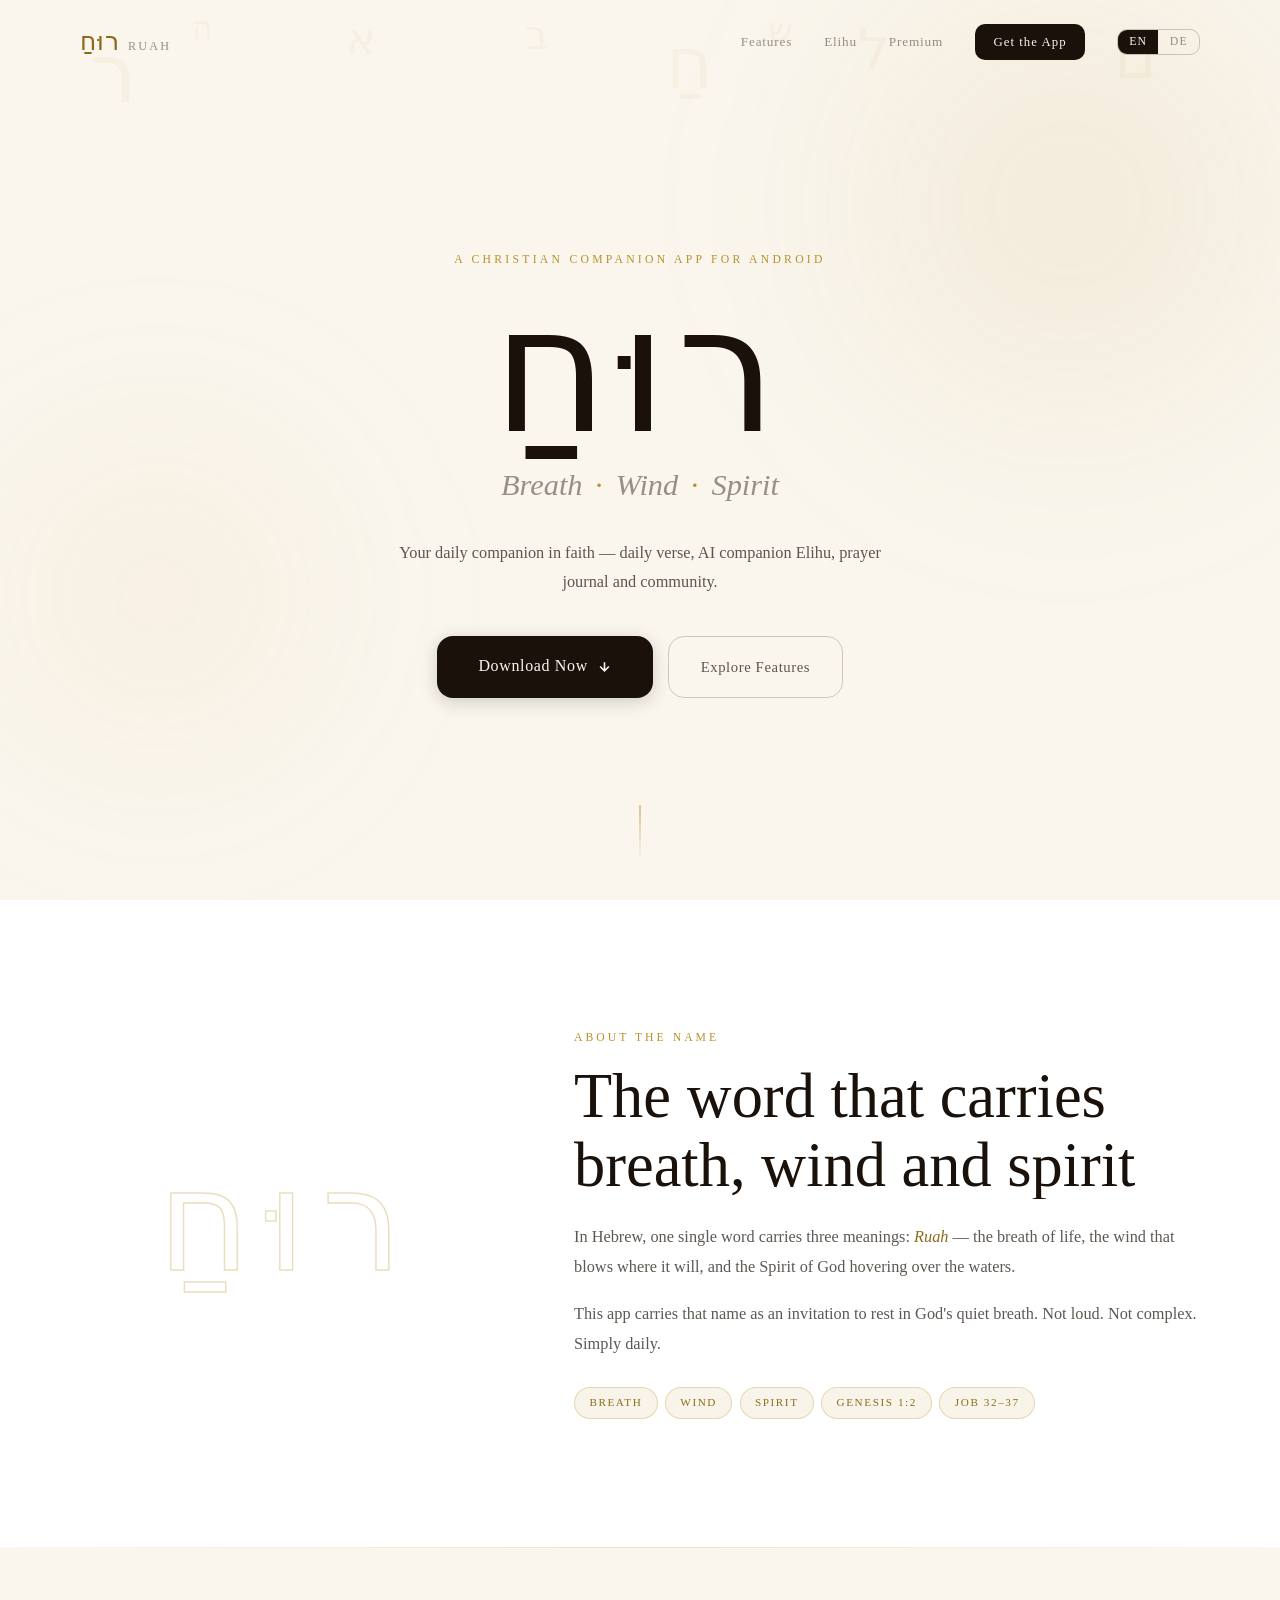
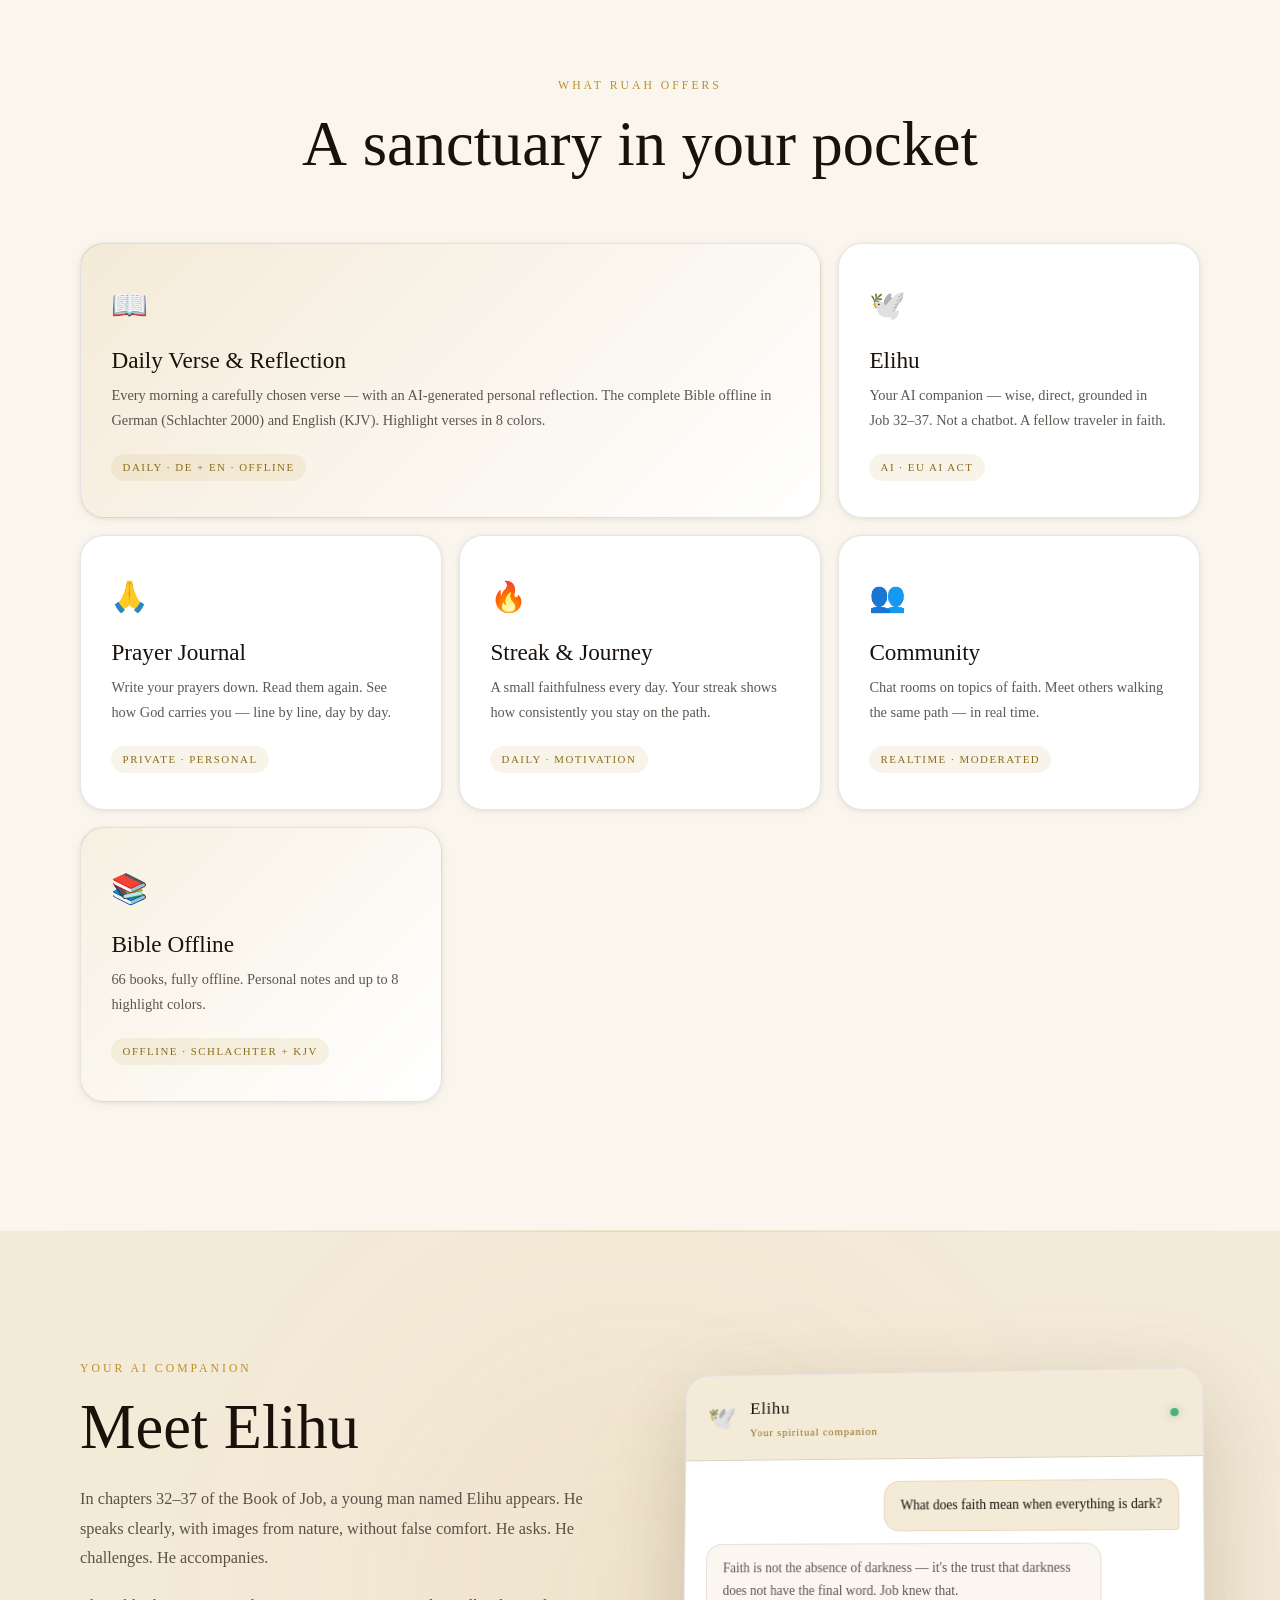
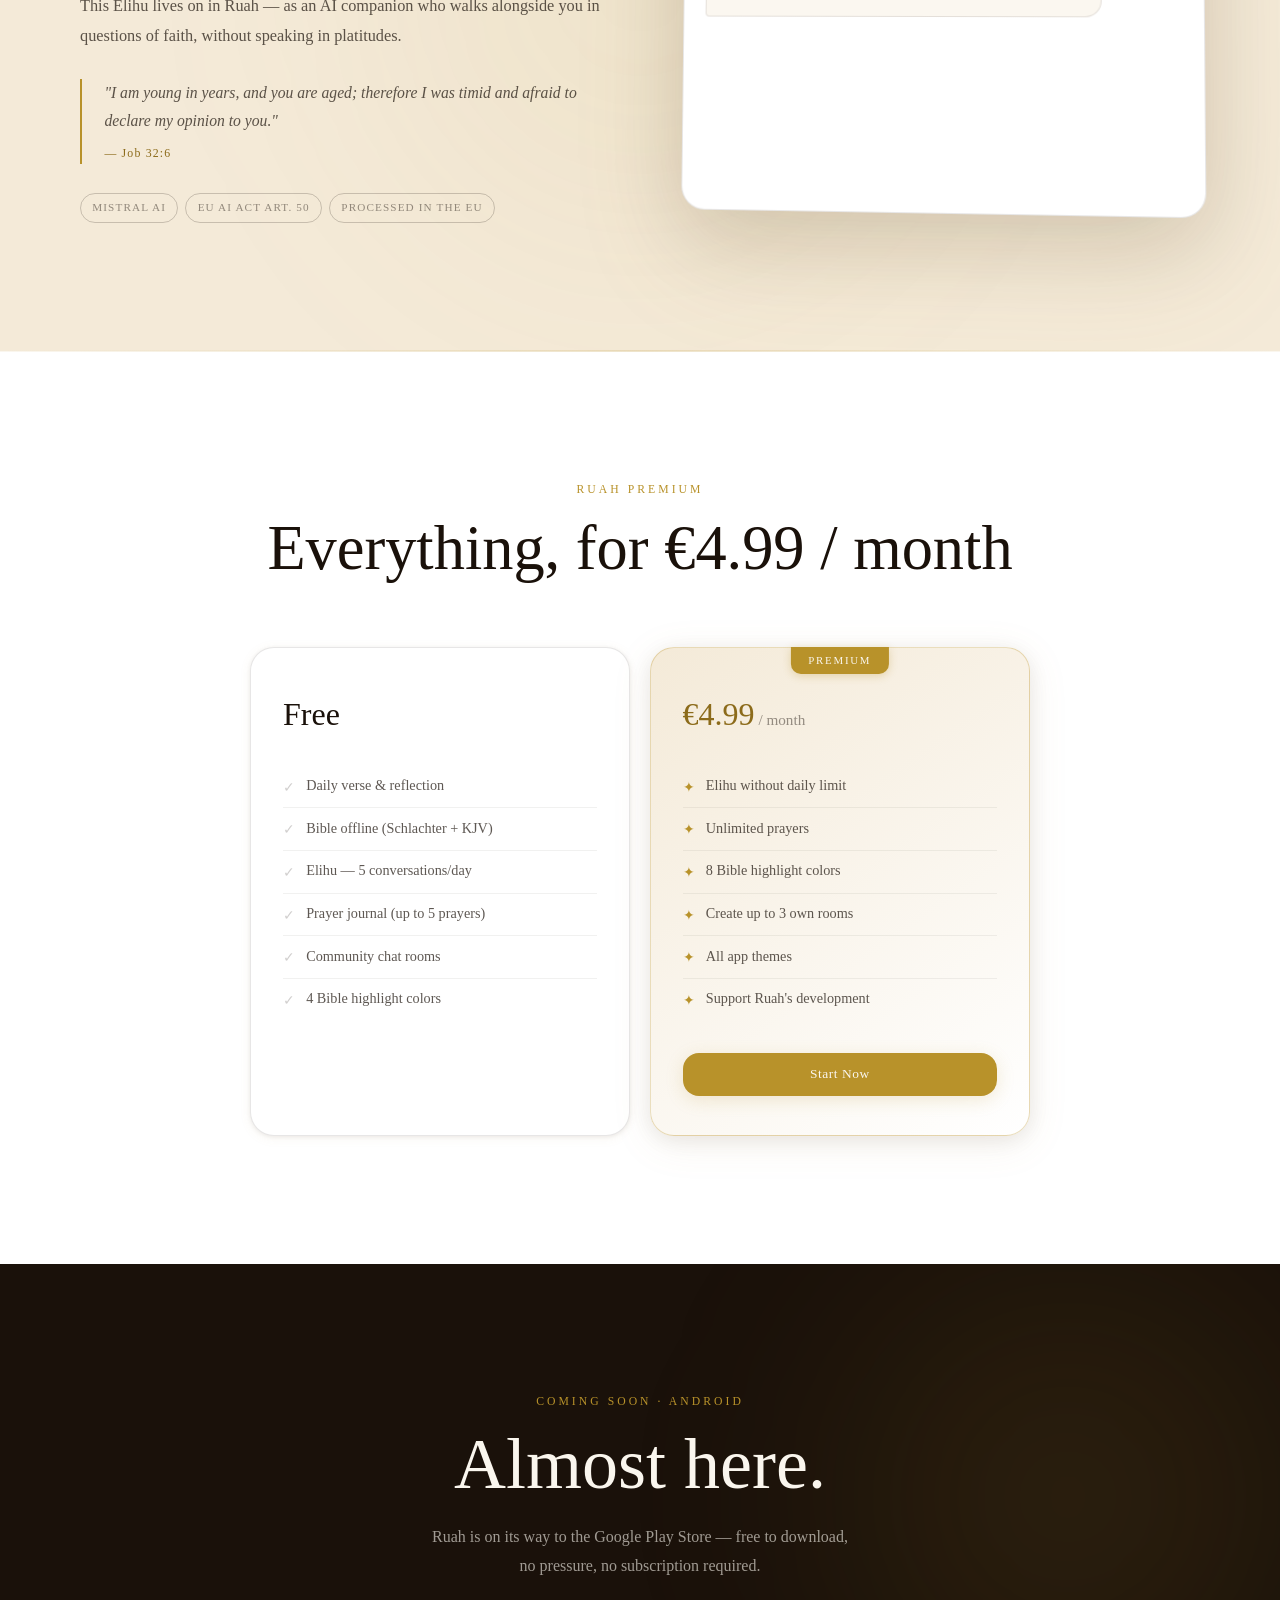
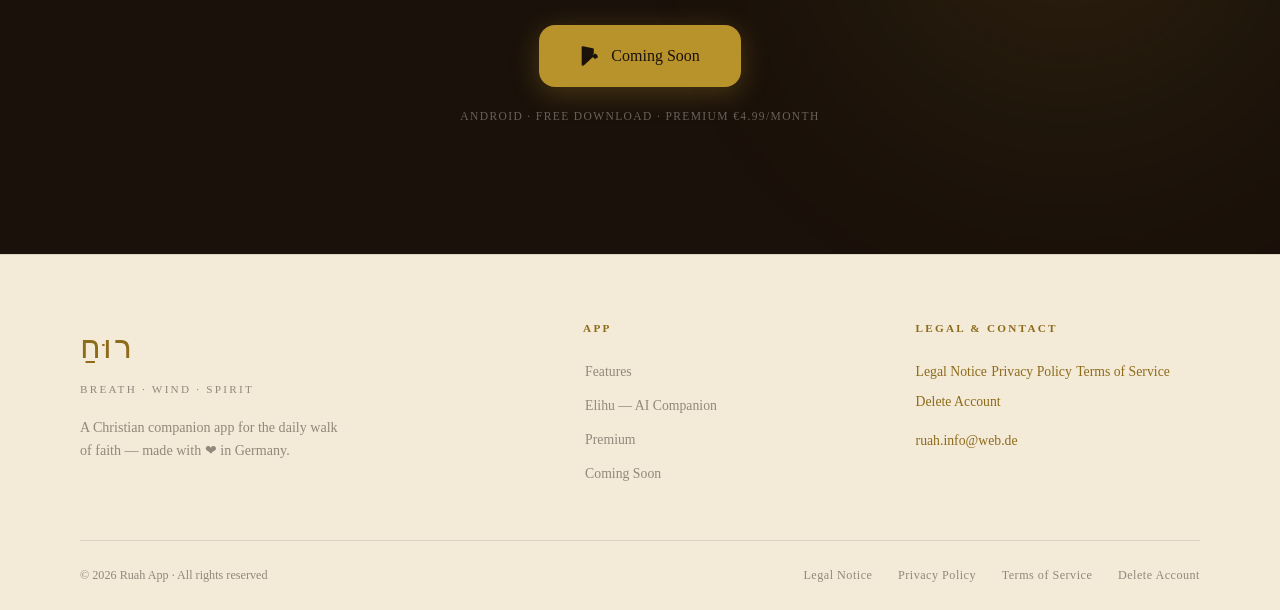
==== index.html @ 3427511c "Add files via upload" ====
<!DOCTYPE html>
<html lang="en">
<head>
  <meta charset="UTF-8">
  <meta name="viewport" content="width=device-width, initial-scale=1.0">
  <link rel="icon" type="image/png" href="favicon.png">
  <link rel="canonical" href="https://ruah.vercel.app/">
  <meta name="description" content="Ruah — A Christian spiritual companion app. Daily verse, AI companion Elihu, prayer journal, offline Bible and community. Free for Android.">
  <meta name="theme-color" content="#FAF6EE">
  <meta property="og:title" content="Ruah — Breath · Wind · Spirit">
  <meta property="og:description" content="Your daily companion in faith. AI companion Elihu, daily verse, prayer journal and community.">
  <meta property="og:type" content="website">
  <meta property="og:url" content="https://ruah.vercel.app/">
  <meta property="og:image" content="https://ruah.vercel.app/og-image.png">
  <meta property="og:image:width" content="1200">
  <meta property="og:image:height" content="630">
  <meta name="twitter:card" content="summary_large_image">
  <meta name="twitter:title" content="Ruah — Breath · Wind · Spirit">
  <meta name="twitter:description" content="Your daily companion in faith. AI companion Elihu, daily verse, prayer journal and community.">
  <meta name="twitter:image" content="https://ruah.vercel.app/og-image.png">
  <title>Ruah — Breath · Wind · Spirit</title>
  <link rel="preload" href="fonts/cormorant-garamond-latin-500-normal.woff2" as="font" type="font/woff2" crossorigin>
  <link rel="preload" href="fonts/lora-latin-400-normal.woff2" as="font" type="font/woff2" crossorigin>
  <link rel="stylesheet" href="fonts.css">
  <link rel="stylesheet" href="style.css">
  <script type="application/ld+json">
  {
    "@context": "https://schema.org",
    "@type": "MobileApplication",
    "name": "Ruah",
    "alternateName": "רוּחַ",
    "description": "A Christian spiritual companion app with daily Bible verses, an AI companion named Elihu, a prayer journal, and community chat rooms.",
    "operatingSystem": "Android",
    "applicationCategory": "LifestyleApplication",
    "url": "https://ruah.vercel.app/",
    "image": "https://ruah.vercel.app/og-image.png",
    "inLanguage": ["en", "de"],
    "offers": {
      "@type": "Offer",
      "price": "0",
      "priceCurrency": "EUR"
    }
  }
  </script>
</head>
<body>

<div id="progress-bar" role="progressbar" aria-hidden="true"></div>

<!-- NAV -->
<nav id="nav" aria-label="Main navigation">
  <div class="nav-inner">
    <a href="index.html" class="nav-logo" aria-label="Ruah Home">
      <span class="nav-logo-heb">רוּחַ</span>
      <span class="nav-logo-lat">Ruah</span>
    </a>
    <div class="nav-links">
      <a href="#features" data-i18n="nav.features">Features</a>
      <a href="#elihu">Elihu</a>
      <a href="#premium">Premium</a>
      <a href="#download" class="nav-cta" data-i18n="nav.cta">Get the App</a>
      <!-- Language Toggle -->
      <div class="lang-toggle" role="group" aria-label="Language">
        <button class="lang-btn active" data-lang="en" aria-pressed="true">EN</button>
        <button class="lang-btn" data-lang="de" aria-pressed="false">DE</button>
      </div>
    </div>
  </div>
</nav>

<!-- HERO -->
<section id="hero" aria-label="Hero">
  <div class="hero-orb hero-orb-1" aria-hidden="true"></div>
  <div class="hero-orb hero-orb-2" aria-hidden="true"></div>
  <div class="hero-chars" aria-hidden="true">
    <span class="hc" style="--x:7%;--sz:5.2rem;--dur:18s;--del:0s">ר</span>
    <span class="hc" style="--x:79%;--sz:3rem;--dur:23s;--del:3.5s">וּ</span>
    <span class="hc" style="--x:52%;--sz:4.5rem;--dur:15s;--del:7s">חַ</span>
    <span class="hc" style="--x:27%;--sz:2.8rem;--dur:20s;--del:11s">א</span>
    <span class="hc" style="--x:67%;--sz:3.5rem;--dur:17s;--del:4.5s">ל</span>
    <span class="hc" style="--x:15%;--sz:2rem;--dur:19s;--del:14s">ה</span>
    <span class="hc" style="--x:87%;--sz:4rem;--dur:25s;--del:2s">ם</span>
    <span class="hc" style="--x:41%;--sz:2.5rem;--dur:16s;--del:9s">ב</span>
    <span class="hc" style="--x:60%;--sz:2.2rem;--dur:21s;--del:6s">ש</span>
  </div>
  <div class="hero-content">
    <p class="hero-eyebrow" data-i18n="hero.eyebrow">A Christian Companion App for Android</p>
    <h1><span class="hero-heb">רוּחַ</span></h1>
    <p class="hero-tagline">
      <span data-i18n="hero.t1">Breath</span><span class="dot">·</span>
      <span data-i18n="hero.t2">Wind</span><span class="dot">·</span>
      <span data-i18n="hero.t3">Spirit</span>
    </p>
    <p class="hero-sub" data-i18n="hero.sub">Your daily companion in faith — with daily verse, AI companion Elihu, prayer journal and community.</p>
    <div class="hero-ctas">
      <a href="#download" class="btn btn--primary btn--lg">
        <span data-i18n="hero.cta1">Download Now</span>
        <svg width="15" height="15" viewBox="0 0 24 24" fill="none" stroke="currentColor" stroke-width="2.5" aria-hidden="true"><path d="M12 5v14M5 12l7 7 7-7"/></svg>
      </a>
      <a href="#features" class="btn btn--ghost" data-i18n="hero.cta2">Explore Features</a>
    </div>
  </div>
  <div class="scroll-cue" aria-hidden="true"><div class="scroll-line"></div></div>
</section>

<!-- MEANING -->
<section id="meaning" aria-label="About the name Ruah">
  <div class="container">
    <div class="meaning-grid">
      <div class="meaning-glyph" data-a="right">
        <div class="glyph-wrap">
          <div class="glyph-text" aria-label="Ruah in Hebrew">רוּחַ</div>
        </div>
      </div>
      <div data-a="left">
        <span class="label line-reveal"><span class="line-reveal-inner" data-i18n="meaning.label">About the Name</span></span>
        <h2 class="display" data-a="up" data-i18n="meaning.title">The word that carries<br>breath, wind and spirit</h2>
        <p class="body-text" data-a="up" data-d="1" data-i18n="meaning.body1">In Hebrew, one single word carries three meanings: <em>Ruah</em> — the breath of life, the wind that blows where it will, and the Spirit of God hovering over the waters.</p>
        <p class="body-text" data-a="up" data-d="2" data-i18n="meaning.body2">This app carries that name as an invitation to rest in God's quiet breath. Not loud. Not complex. Simply daily.</p>
        <div class="pills" data-a="up" data-d="3">
          <span class="pill" data-i18n="pill.breath">Breath</span>
          <span class="pill" data-i18n="pill.wind">Wind</span>
          <span class="pill" data-i18n="pill.spirit">Spirit</span>
          <span class="pill">Genesis 1:2</span>
          <span class="pill">Job 32–37</span>
        </div>
      </div>
    </div>
  </div>
</section>

<hr class="divider">

<!-- FEATURES -->
<section id="features" aria-label="App Features">
  <div class="container">
    <div class="section-head">
      <span class="label label--center line-reveal"><span class="line-reveal-inner" data-i18n="features.label">What Ruah Offers</span></span>
      <h2 class="display display--center" data-a="up" data-i18n="features.title">A sanctuary in your pocket</h2>
    </div>
    <div class="features-grid">
      <div class="fc fc--wide" data-a="up" data-d="0">
        <span class="fc-icon">📖</span>
        <h3 class="fc-title" data-i18n="fc1.title">Daily Verse &amp; Reflection</h3>
        <p class="fc-body" data-i18n="fc1.body">Every morning a carefully chosen verse — with an AI-generated personal reflection. The complete Bible offline in German (Schlachter 2000) and English (KJV). Highlight verses in 8 colors.</p>
        <span class="fc-tag" data-i18n="fc1.tag">Daily · DE + EN · Offline</span>
      </div>
      <div class="fc" data-a="up" data-d="1">
        <span class="fc-icon">🕊️</span>
        <h3 class="fc-title">Elihu</h3>
        <p class="fc-body" data-i18n="fc2.body">Your AI companion — wise, direct, grounded in Job 32–37. Not a chatbot. A fellow traveler in faith.</p>
        <span class="fc-tag" data-i18n="fc2.tag">AI · EU AI Act</span>
      </div>
      <div class="fc" data-a="up" data-d="2">
        <span class="fc-icon">🙏</span>
        <h3 class="fc-title" data-i18n="fc3.title">Prayer Journal</h3>
        <p class="fc-body" data-i18n="fc3.body">Write your prayers down. Read them again. See how God carries you — line by line, day by day.</p>
        <span class="fc-tag" data-i18n="fc3.tag">Private · Personal</span>
      </div>
      <div class="fc" data-a="up" data-d="3">
        <span class="fc-icon">🔥</span>
        <h3 class="fc-title" data-i18n="fc4.title">Streak &amp; Journey</h3>
        <p class="fc-body" data-i18n="fc4.body">A small faithfulness every day. Your streak shows you how consistently you stay on the path.</p>
        <span class="fc-tag" data-i18n="fc4.tag">Daily · Motivation</span>
      </div>
      <div class="fc" data-a="up" data-d="4">
        <span class="fc-icon">👥</span>
        <h3 class="fc-title" data-i18n="fc5.title">Community</h3>
        <p class="fc-body" data-i18n="fc5.body">Chat rooms on topics of faith. Meet others walking the same path — in real time.</p>
        <span class="fc-tag" data-i18n="fc5.tag">Realtime · Moderated</span>
      </div>
      <div class="fc fc--warm" data-a="up" data-d="5">
        <span class="fc-icon">📚</span>
        <h3 class="fc-title" data-i18n="fc6.title">Bible Offline</h3>
        <p class="fc-body" data-i18n="fc6.body">66 books, fully offline. Personal notes and up to 8 highlight colors for your study.</p>
        <span class="fc-tag" data-i18n="fc6.tag">Offline · Schlachter + KJV</span>
      </div>
    </div>
  </div>
</section>

<hr class="divider">

<!-- ELIHU -->
<section id="elihu" aria-label="AI Companion Elihu">
  <div class="elihu-orb-light" aria-hidden="true"></div>
  <div class="container">
    <div class="elihu-grid">
      <div data-a="right">
        <span class="label line-reveal"><span class="line-reveal-inner" data-i18n="elihu.label">Your AI Companion</span></span>
        <h2 class="display" data-a="up" data-i18n="elihu.title">Meet Elihu</h2>
        <p class="body-text" data-a="up" data-d="1" data-i18n="elihu.body1">In chapters 32–37 of the Book of Job, a young man named Elihu appears. He speaks clearly, with images from nature, without false comfort. He asks. He challenges. He accompanies.</p>
        <p class="body-text" data-a="up" data-d="2" data-i18n="elihu.body2">This Elihu lives on in Ruah — as an AI companion who walks alongside you in questions of faith, without speaking in platitudes.</p>
        <blockquote class="elihu-quote" data-a="up" data-d="3">
          <p data-i18n="elihu.quote">"I am young in years, and you are aged; therefore I was timid and afraid to declare my opinion to you."</p>
          <cite>— Job 32:6</cite>
        </blockquote>
        <div class="badges" data-a="up" data-d="4">
          <span class="badge">Mistral AI</span>
          <span class="badge">EU AI Act Art. 50</span>
          <span class="badge" data-i18n="elihu.badge">Processed in the EU</span>
        </div>
      </div>
      <div data-a="left">
        <div class="chat-mockup" role="img" aria-label="Example conversation with Elihu">
          <div class="chat-head">
            <div class="chat-ava" aria-hidden="true">🕊️</div>
            <div>
              <div class="chat-name">Elihu</div>
              <div class="chat-status" data-i18n="chat.status">Your spiritual companion</div>
            </div>
            <div class="chat-dot" aria-hidden="true"></div>
          </div>
          <div class="chat-msgs" id="chatMsgs" aria-live="polite">
            <div class="cb user" data-i18n="chat.u1">What does faith mean when everything is dark?</div>
            <div class="cb bot" data-i18n="chat.b1">Faith is not the absence of darkness — it's the trust that darkness does not have the final word. Job knew that.</div>
            <div class="cb user" data-i18n="chat.u2">But how do you endure it?</div>
            <div class="cb bot" data-i18n="chat.b2">By taking one day at a time. And sometimes one breath at a time.<br><br><em>Ruah — Breath.</em></div>
          </div>
        </div>
      </div>
    </div>
  </div>
</section>

<hr class="divider">

<!-- PREMIUM -->
<section id="premium" aria-label="Premium subscription">
  <div class="container">
    <div class="section-head">
      <span class="label label--center line-reveal"><span class="line-reveal-inner">Ruah Premium</span></span>
      <h2 class="display display--center" data-a="up" data-i18n="premium.title">Everything, for €4.99 / month</h2>
    </div>
    <div class="premium-wrap" data-a="scale" data-d="1">
      <div class="pc pc--free">
        <h3 data-i18n="premium.free">Free</h3>
        <ul>
          <li><span class="ck">✓</span> <span data-i18n="pf1">Daily verse &amp; reflection</span></li>
          <li><span class="ck">✓</span> <span data-i18n="pf2">Bible offline (Schlachter + KJV)</span></li>
          <li><span class="ck">✓</span> <span data-i18n="pf3">Elihu — 5 conversations/day</span></li>
          <li><span class="ck">✓</span> <span data-i18n="pf4">Prayer journal (up to 5 prayers)</span></li>
          <li><span class="ck">✓</span> <span data-i18n="pf5">Community chat rooms</span></li>
          <li><span class="ck">✓</span> <span data-i18n="pf6">4 Bible highlight colors</span></li>
        </ul>
      </div>
      <div class="pc pc--paid">
        <div class="pc-badge">Premium</div>
        <h3>€4.99<span class="price-mo" data-i18n="premium.mo"> / month</span></h3>
        <ul>
          <li><span class="ck ck--gold">✦</span> <span data-i18n="pp1">Elihu without daily limit</span></li>
          <li><span class="ck ck--gold">✦</span> <span data-i18n="pp2">Unlimited prayers</span></li>
          <li><span class="ck ck--gold">✦</span> <span data-i18n="pp3">8 Bible highlight colors</span></li>
          <li><span class="ck ck--gold">✦</span> <span data-i18n="pp4">Create up to 3 own rooms</span></li>
          <li><span class="ck ck--gold">✦</span> <span data-i18n="pp5">All app themes</span></li>
          <li><span class="ck ck--gold">✦</span> <span data-i18n="pp6">Support Ruah's development</span></li>
        </ul>
        <a href="#download" class="btn btn--gold btn--sm" data-i18n="premium.cta">Start Now</a>
      </div>
    </div>
  </div>
</section>

<!-- DOWNLOAD -->
<section id="download" aria-label="Download the app">
  <div class="dl-orb" aria-hidden="true"></div>
  <div class="container">
    <div class="dl-content" data-a="up">
      <span class="dl-label" data-i18n="dl.label">Coming Soon · Android</span>
      <h2 class="dl-title" data-i18n="dl.title">Almost here.</h2>
      <p class="dl-sub" data-i18n="dl.sub">Ruah is on its way to the Google Play Store — free to download, no pressure, no subscription required.</p>
      <div style="display:flex;justify-content:center">
        <a href="#download"
           class="play-btn" aria-disabled="true"
           aria-label="Ruah — coming soon on Google Play">
          <svg width="20" height="20" viewBox="0 0 24 24" fill="currentColor" aria-hidden="true">
            <path d="M3.18 23.5c.28.16.6.23.93.2l12.75-11.7-3.88-3.83L3.18 23.5zM20.82 10.7l-2.83-1.62L14 12l3.97 3.6 2.85-1.63c.81-.47.81-1.8 0-2.27zM2.5.3A1 1 0 002 1.17v21.66a1 1 0 00.5.87L13.5 12 2.5.3zM16.5 3.13L3.75.3a1 1 0 00-.93.2L13.5 12l3-2.72V3.13z"/>
          </svg>
          <span data-i18n="dl.btn">Coming Soon</span>
        </a>
      </div>
      <p class="dl-note" data-i18n="dl.note">Android · Free download · Premium €4.99/month</p>
    </div>
  </div>
</section>

<!-- FOOTER -->
<footer id="footer" aria-label="Site footer">
  <div class="container">
    <div class="footer-grid">
      <div class="footer-brand">
        <span class="f-heb">רוּחַ</span>
        <p class="f-sub" data-i18n="footer.sub">Breath · Wind · Spirit</p>
        <p class="f-desc" data-i18n="footer.desc">A Christian companion app for the daily walk of faith — made with ❤ in Germany.</p>
      </div>
      <div class="footer-col">
        <h4 data-i18n="footer.app">App</h4>
        <a href="#features" data-i18n="nav.features">Features</a>
        <a href="#elihu" data-i18n="footer.elihu">Elihu — AI Companion</a>
        <a href="#premium">Premium</a>
        <a href="#download">Coming Soon</a>
      </div>
      <div class="footer-col footer-contact">
        <h4 data-i18n="footer.legal">Legal &amp; Contact</h4>
        <a href="imprint.html" data-i18n="footer.imprint">Legal Notice</a>
        <a href="privacy.html" data-i18n="footer.privacy">Privacy Policy</a>
        <a href="terms.html" data-i18n="footer.terms">Terms of Service</a>
        <a href="account-deletion.html" data-i18n="footer.deleteAccount">Delete Account</a>
        <p style="margin-top:.8rem"><a href="mailto:ruah.info@web.de">ruah.info@web.de</a></p>
      </div>
    </div>
    <div class="footer-bottom">
      <p class="footer-copy">© 2026 Ruah App · <span data-i18n="footer.rights">All rights reserved</span></p>
      <nav class="footer-legal-links" aria-label="Legal links">
        <a href="imprint.html" data-i18n="footer.imprint">Legal Notice</a>
        <a href="privacy.html" data-i18n="footer.privacy">Privacy Policy</a>
        <a href="terms.html" data-i18n="footer.terms">Terms of Service</a>
        <a href="account-deletion.html" data-i18n="footer.deleteAccount">Delete Account</a>
      </nav>
    </div>
  </div>
</footer>

<script src="script.js"></script>
</body>
</html>
---- fonts.css ----
/* Self-hosted fonts (Cormorant Garamond + Lora), replacing the Google Fonts CDN.
   Both are SIL Open Font License — free for any use, including self-hosting. */

@font-face {
  font-family: 'Cormorant Garamond';
  font-style: normal;
  font-weight: 300;
  font-display: swap;
  src: url('fonts/cormorant-garamond-latin-ext-300-normal.woff2') format('woff2');
  unicode-range: U+0100-02BA,U+02BD-02C5,U+02C7-02CC,U+02CE-02D7,U+02DD-02FF,U+0304,U+0308,U+0329,U+1D00-1DBF,U+1E00-1E9F,U+1EF2-1EFF,U+2020,U+20A0-20AB,U+20AD-20C0,U+2113,U+2C60-2C7F,U+A720-A7FF;
}

@font-face {
  font-family: 'Cormorant Garamond';
  font-style: normal;
  font-weight: 300;
  font-display: swap;
  src: url('fonts/cormorant-garamond-latin-300-normal.woff2') format('woff2');
  unicode-range: U+0000-00FF,U+0131,U+0152-0153,U+02BB-02BC,U+02C6,U+02DA,U+02DC,U+0304,U+0308,U+0329,U+2000-206F,U+20AC,U+2122,U+2191,U+2193,U+2212,U+2215,U+FEFF,U+FFFD;
}

@font-face {
  font-family: 'Cormorant Garamond';
  font-style: italic;
  font-weight: 300;
  font-display: swap;
  src: url('fonts/cormorant-garamond-latin-ext-300-italic.woff2') format('woff2');
  unicode-range: U+0100-02BA,U+02BD-02C5,U+02C7-02CC,U+02CE-02D7,U+02DD-02FF,U+0304,U+0308,U+0329,U+1D00-1DBF,U+1E00-1E9F,U+1EF2-1EFF,U+2020,U+20A0-20AB,U+20AD-20C0,U+2113,U+2C60-2C7F,U+A720-A7FF;
}

@font-face {
  font-family: 'Cormorant Garamond';
  font-style: italic;
  font-weight: 300;
  font-display: swap;
  src: url('fonts/cormorant-garamond-latin-300-italic.woff2') format('woff2');
  unicode-range: U+0000-00FF,U+0131,U+0152-0153,U+02BB-02BC,U+02C6,U+02DA,U+02DC,U+0304,U+0308,U+0329,U+2000-206F,U+20AC,U+2122,U+2191,U+2193,U+2212,U+2215,U+FEFF,U+FFFD;
}

@font-face {
  font-family: 'Cormorant Garamond';
  font-style: normal;
  font-weight: 400;
  font-display: swap;
  src: url('fonts/cormorant-garamond-latin-ext-400-normal.woff2') format('woff2');
  unicode-range: U+0100-02BA,U+02BD-02C5,U+02C7-02CC,U+02CE-02D7,U+02DD-02FF,U+0304,U+0308,U+0329,U+1D00-1DBF,U+1E00-1E9F,U+1EF2-1EFF,U+2020,U+20A0-20AB,U+20AD-20C0,U+2113,U+2C60-2C7F,U+A720-A7FF;
}

@font-face {
  font-family: 'Cormorant Garamond';
  font-style: normal;
  font-weight: 400;
  font-display: swap;
  src: url('fonts/cormorant-garamond-latin-400-normal.woff2') format('woff2');
  unicode-range: U+0000-00FF,U+0131,U+0152-0153,U+02BB-02BC,U+02C6,U+02DA,U+02DC,U+0304,U+0308,U+0329,U+2000-206F,U+20AC,U+2122,U+2191,U+2193,U+2212,U+2215,U+FEFF,U+FFFD;
}

@font-face {
  font-family: 'Cormorant Garamond';
  font-style: italic;
  font-weight: 400;
  font-display: swap;
  src: url('fonts/cormorant-garamond-latin-ext-400-italic.woff2') format('woff2');
  unicode-range: U+0100-02BA,U+02BD-02C5,U+02C7-02CC,U+02CE-02D7,U+02DD-02FF,U+0304,U+0308,U+0329,U+1D00-1DBF,U+1E00-1E9F,U+1EF2-1EFF,U+2020,U+20A0-20AB,U+20AD-20C0,U+2113,U+2C60-2C7F,U+A720-A7FF;
}

@font-face {
  font-family: 'Cormorant Garamond';
  font-style: italic;
  font-weight: 400;
  font-display: swap;
  src: url('fonts/cormorant-garamond-latin-400-italic.woff2') format('woff2');
  unicode-range: U+0000-00FF,U+0131,U+0152-0153,U+02BB-02BC,U+02C6,U+02DA,U+02DC,U+0304,U+0308,U+0329,U+2000-206F,U+20AC,U+2122,U+2191,U+2193,U+2212,U+2215,U+FEFF,U+FFFD;
}

@font-face {
  font-family: 'Cormorant Garamond';
  font-style: normal;
  font-weight: 500;
  font-display: swap;
  src: url('fonts/cormorant-garamond-latin-ext-500-normal.woff2') format('woff2');
  unicode-range: U+0100-02BA,U+02BD-02C5,U+02C7-02CC,U+02CE-02D7,U+02DD-02FF,U+0304,U+0308,U+0329,U+1D00-1DBF,U+1E00-1E9F,U+1EF2-1EFF,U+2020,U+20A0-20AB,U+20AD-20C0,U+2113,U+2C60-2C7F,U+A720-A7FF;
}

@font-face {
  font-family: 'Cormorant Garamond';
  font-style: normal;
  font-weight: 500;
  font-display: swap;
  src: url('fonts/cormorant-garamond-latin-500-normal.woff2') format('woff2');
  unicode-range: U+0000-00FF,U+0131,U+0152-0153,U+02BB-02BC,U+02C6,U+02DA,U+02DC,U+0304,U+0308,U+0329,U+2000-206F,U+20AC,U+2122,U+2191,U+2193,U+2212,U+2215,U+FEFF,U+FFFD;
}

@font-face {
  font-family: 'Cormorant Garamond';
  font-style: italic;
  font-weight: 500;
  font-display: swap;
  src: url('fonts/cormorant-garamond-latin-ext-500-italic.woff2') format('woff2');
  unicode-range: U+0100-02BA,U+02BD-02C5,U+02C7-02CC,U+02CE-02D7,U+02DD-02FF,U+0304,U+0308,U+0329,U+1D00-1DBF,U+1E00-1E9F,U+1EF2-1EFF,U+2020,U+20A0-20AB,U+20AD-20C0,U+2113,U+2C60-2C7F,U+A720-A7FF;
}

@font-face {
  font-family: 'Cormorant Garamond';
  font-style: italic;
  font-weight: 500;
  font-display: swap;
  src: url('fonts/cormorant-garamond-latin-500-italic.woff2') format('woff2');
  unicode-range: U+0000-00FF,U+0131,U+0152-0153,U+02BB-02BC,U+02C6,U+02DA,U+02DC,U+0304,U+0308,U+0329,U+2000-206F,U+20AC,U+2122,U+2191,U+2193,U+2212,U+2215,U+FEFF,U+FFFD;
}

@font-face {
  font-family: 'Cormorant Garamond';
  font-style: normal;
  font-weight: 600;
  font-display: swap;
  src: url('fonts/cormorant-garamond-latin-ext-600-normal.woff2') format('woff2');
  unicode-range: U+0100-02BA,U+02BD-02C5,U+02C7-02CC,U+02CE-02D7,U+02DD-02FF,U+0304,U+0308,U+0329,U+1D00-1DBF,U+1E00-1E9F,U+1EF2-1EFF,U+2020,U+20A0-20AB,U+20AD-20C0,U+2113,U+2C60-2C7F,U+A720-A7FF;
}

@font-face {
  font-family: 'Cormorant Garamond';
  font-style: normal;
  font-weight: 600;
  font-display: swap;
  src: url('fonts/cormorant-garamond-latin-600-normal.woff2') format('woff2');
  unicode-range: U+0000-00FF,U+0131,U+0152-0153,U+02BB-02BC,U+02C6,U+02DA,U+02DC,U+0304,U+0308,U+0329,U+2000-206F,U+20AC,U+2122,U+2191,U+2193,U+2212,U+2215,U+FEFF,U+FFFD;
}

@font-face {
  font-family: 'Cormorant Garamond';
  font-style: italic;
  font-weight: 600;
  font-display: swap;
  src: url('fonts/cormorant-garamond-latin-ext-600-italic.woff2') format('woff2');
  unicode-range: U+0100-02BA,U+02BD-02C5,U+02C7-02CC,U+02CE-02D7,U+02DD-02FF,U+0304,U+0308,U+0329,U+1D00-1DBF,U+1E00-1E9F,U+1EF2-1EFF,U+2020,U+20A0-20AB,U+20AD-20C0,U+2113,U+2C60-2C7F,U+A720-A7FF;
}

@font-face {
  font-family: 'Cormorant Garamond';
  font-style: italic;
  font-weight: 600;
  font-display: swap;
  src: url('fonts/cormorant-garamond-latin-600-italic.woff2') format('woff2');
  unicode-range: U+0000-00FF,U+0131,U+0152-0153,U+02BB-02BC,U+02C6,U+02DA,U+02DC,U+0304,U+0308,U+0329,U+2000-206F,U+20AC,U+2122,U+2191,U+2193,U+2212,U+2215,U+FEFF,U+FFFD;
}

@font-face {
  font-family: 'Lora';
  font-style: normal;
  font-weight: 400;
  font-display: swap;
  src: url('fonts/lora-latin-ext-400-normal.woff2') format('woff2');
  unicode-range: U+0100-02BA,U+02BD-02C5,U+02C7-02CC,U+02CE-02D7,U+02DD-02FF,U+0304,U+0308,U+0329,U+1D00-1DBF,U+1E00-1E9F,U+1EF2-1EFF,U+2020,U+20A0-20AB,U+20AD-20C0,U+2113,U+2C60-2C7F,U+A720-A7FF;
}

@font-face {
  font-family: 'Lora';
  font-style: normal;
  font-weight: 400;
  font-display: swap;
  src: url('fonts/lora-latin-400-normal.woff2') format('woff2');
  unicode-range: U+0000-00FF,U+0131,U+0152-0153,U+02BB-02BC,U+02C6,U+02DA,U+02DC,U+0304,U+0308,U+0329,U+2000-206F,U+20AC,U+2122,U+2191,U+2193,U+2212,U+2215,U+FEFF,U+FFFD;
}

@font-face {
  font-family: 'Lora';
  font-style: italic;
  font-weight: 400;
  font-display: swap;
  src: url('fonts/lora-latin-ext-400-italic.woff2') format('woff2');
  unicode-range: U+0100-02BA,U+02BD-02C5,U+02C7-02CC,U+02CE-02D7,U+02DD-02FF,U+0304,U+0308,U+0329,U+1D00-1DBF,U+1E00-1E9F,U+1EF2-1EFF,U+2020,U+20A0-20AB,U+20AD-20C0,U+2113,U+2C60-2C7F,U+A720-A7FF;
}

@font-face {
  font-family: 'Lora';
  font-style: italic;
  font-weight: 400;
  font-display: swap;
  src: url('fonts/lora-latin-400-italic.woff2') format('woff2');
  unicode-range: U+0000-00FF,U+0131,U+0152-0153,U+02BB-02BC,U+02C6,U+02DA,U+02DC,U+0304,U+0308,U+0329,U+2000-206F,U+20AC,U+2122,U+2191,U+2193,U+2212,U+2215,U+FEFF,U+FFFD;
}

@font-face {
  font-family: 'Lora';
  font-style: normal;
  font-weight: 500;
  font-display: swap;
  src: url('fonts/lora-latin-ext-500-normal.woff2') format('woff2');
  unicode-range: U+0100-02BA,U+02BD-02C5,U+02C7-02CC,U+02CE-02D7,U+02DD-02FF,U+0304,U+0308,U+0329,U+1D00-1DBF,U+1E00-1E9F,U+1EF2-1EFF,U+2020,U+20A0-20AB,U+20AD-20C0,U+2113,U+2C60-2C7F,U+A720-A7FF;
}

@font-face {
  font-family: 'Lora';
  font-style: normal;
  font-weight: 500;
  font-display: swap;
  src: url('fonts/lora-latin-500-normal.woff2') format('woff2');
  unicode-range: U+0000-00FF,U+0131,U+0152-0153,U+02BB-02BC,U+02C6,U+02DA,U+02DC,U+0304,U+0308,U+0329,U+2000-206F,U+20AC,U+2122,U+2191,U+2193,U+2212,U+2215,U+FEFF,U+FFFD;
}

@font-face {
  font-family: 'Lora';
  font-style: italic;
  font-weight: 500;
  font-display: swap;
  src: url('fonts/lora-latin-ext-500-italic.woff2') format('woff2');
  unicode-range: U+0100-02BA,U+02BD-02C5,U+02C7-02CC,U+02CE-02D7,U+02DD-02FF,U+0304,U+0308,U+0329,U+1D00-1DBF,U+1E00-1E9F,U+1EF2-1EFF,U+2020,U+20A0-20AB,U+20AD-20C0,U+2113,U+2C60-2C7F,U+A720-A7FF;
}

@font-face {
  font-family: 'Lora';
  font-style: italic;
  font-weight: 500;
  font-display: swap;
  src: url('fonts/lora-latin-500-italic.woff2') format('woff2');
  unicode-range: U+0000-00FF,U+0131,U+0152-0153,U+02BB-02BC,U+02C6,U+02DA,U+02DC,U+0304,U+0308,U+0329,U+2000-206F,U+20AC,U+2122,U+2191,U+2193,U+2212,U+2215,U+FEFF,U+FFFD;
}
---- style.css ----
/* ═══════════════════════════════════════════════════════════
   RUAH — Premium Light Design System  v3.0
   Warm Cream · Ink · Gold
   Cormorant Garamond (Display) · Lora (Body)
   ═══════════════════════════════════════════════════════════ */

/* ── TOKENS ─────────────────────────────── */
:root {
  /* Surfaces */
  --bg:         #FAF6EE;
  --bg-warm:    #F4EAD8;
  --bg-section: #FFFFFF;
  --surface:    #FFFFFF;
  --surface-2:  #FBF7F0;

  /* Ink */
  --ink:        #1A110A;
  --ink-70:     rgba(26,17,10,.70);
  --ink-45:     rgba(26,17,10,.45);
  --ink-20:     rgba(26,17,10,.20);
  --ink-10:     rgba(26,17,10,.10);
  --ink-06:     rgba(26,17,10,.06);

  /* Gold */
  --gold:       #B8922A;
  --gold-lt:    #D4A84B;
  --gold-dk:    #8C6B1A;
  --gold-10:    rgba(184,146,42,.10);
  --gold-18:    rgba(184,146,42,.18);
  --gold-30:    rgba(184,146,42,.30);

  /* Shadows */
  --shadow-sm:  0 1px 4px rgba(26,17,10,.07), 0 2px 12px rgba(180,140,80,.08);
  --shadow-md:  0 4px 20px rgba(26,17,10,.08), 0 8px 40px rgba(180,140,80,.10);
  --shadow-lg:  0 12px 50px rgba(26,17,10,.10), 0 24px 80px rgba(180,140,80,.12);
  --shadow-xl:  0 24px 80px rgba(26,17,10,.12), 0 40px 120px rgba(180,140,80,.14);

  --br:    16px;
  --br-sm: 10px;
  --br-lg: 24px;
  --br-xl: 36px;

  --ease: cubic-bezier(0.16, 1, 0.3, 1);
  --ease-in: cubic-bezier(0.45, 0, 0.55, 1);
}

/* ── RESET ──────────────────────────────── */
*, *::before, *::after { box-sizing: border-box; margin: 0; padding: 0; }
html { scroll-behavior: smooth; -webkit-text-size-adjust: 100%; }
body {
  background: var(--bg);
  color: var(--ink);
  font-family: 'Lora', Georgia, serif;
  font-size: clamp(1rem, 1.5vw, 1.075rem);
  line-height: 1.78;
  overflow-x: hidden;
}
img, svg { display: block; max-width: 100%; }
a { color: inherit; text-decoration: none; }
ul { list-style: none; }

/* Selection */
::selection { background: var(--gold-10); color: var(--ink); }

/* Focus */
:focus-visible {
  outline: 2px solid var(--gold);
  outline-offset: 3px;
  border-radius: 4px;
}

/* ── SCROLL PROGRESS ────────────────────── */
#progress-bar {
  position: fixed;
  top: 0; left: 0;
  height: 2px;
  width: 0%;
  background: linear-gradient(90deg, var(--gold-dk), var(--gold), var(--gold-lt));
  z-index: 9999;
  transition: width .08s linear;
}

/* ── UTILITY ────────────────────────────── */
.container {
  width: min(1120px, 100% - 2 * clamp(1.25rem, 5vw, 3.5rem));
  margin: 0 auto;
}
.container--narrow {
  width: min(780px, 100% - 2 * clamp(1.25rem, 5vw, 3.5rem));
  margin: 0 auto;
}

/* ── TYPOGRAPHY ─────────────────────────── */
.label {
  font-family: 'Lora', serif;
  font-size: .73rem;
  font-weight: 400;
  letter-spacing: .26em;
  text-transform: uppercase;
  color: var(--gold);
  display: block;
  margin-bottom: .85rem;
}
.label--center { text-align: center; }
.label--ink    { color: var(--ink-45); }

.display {
  font-family: 'Cormorant Garamond', serif;
  font-size: clamp(2.4rem, 5vw, 3.9rem);
  font-weight: 300;
  line-height: 1.1;
  color: var(--ink);
  margin-bottom: 1.4rem;
}
.display--center { text-align: center; }
.display--sm { font-size: clamp(1.9rem, 3.5vw, 2.8rem); }

.body-text {
  color: var(--ink-70);
  line-height: 1.82;
  font-size: clamp(.93rem, 1.35vw, 1.02rem);
  margin-bottom: 1.1rem;
}
.body-text em   { color: var(--gold-dk); font-style: italic; }
.body-text strong { color: var(--ink); font-weight: 500; }

/* ── DIVIDER ────────────────────────────── */
.divider {
  height: 1px;
  background: linear-gradient(90deg, transparent, var(--gold-18), transparent);
  border: none;
  margin: 0;
}

/* ── BUTTONS ────────────────────────────── */
.btn {
  display: inline-flex;
  align-items: center;
  gap: .55rem;
  font-family: 'Lora', serif;
  font-size: .92rem;
  font-weight: 500;
  letter-spacing: .04em;
  padding: .88rem 2rem;
  border-radius: var(--br);
  cursor: pointer;
  transition: transform .28s var(--ease), box-shadow .28s, background .2s, border-color .2s;
}
.btn:active { transform: translateY(0) !important; }

.btn--primary {
  background: var(--ink);
  color: var(--bg);
  box-shadow: 0 4px 18px rgba(26,17,10,.18);
}
.btn--primary:hover {
  background: #2e1e13;
  transform: translateY(-2px);
  box-shadow: 0 10px 36px rgba(26,17,10,.22);
}
.btn--gold {
  background: var(--gold);
  color: var(--bg);
  box-shadow: 0 4px 18px var(--gold-18);
}
.btn--gold:hover {
  background: var(--gold-lt);
  transform: translateY(-2px);
  box-shadow: 0 10px 36px var(--gold-30);
}
.btn--ghost {
  background: transparent;
  color: var(--ink-70);
  border: 1.5px solid var(--ink-20);
}
.btn--ghost:hover {
  color: var(--ink);
  border-color: var(--ink-45);
  transform: translateY(-2px);
}
.btn--lg { padding: 1.05rem 2.6rem; font-size: 1rem; }
.btn--sm { padding: .62rem 1.45rem; font-size: .84rem; }

/* ══════════════════════════════════════════
   NAV
══════════════════════════════════════════ */
#nav {
  position: fixed;
  top: 0; left: 0; right: 0;
  z-index: 500;
  transition: background .35s, box-shadow .35s, backdrop-filter .35s;
}
#nav.scrolled {
  background: rgba(250,246,238,.92);
  backdrop-filter: blur(20px);
  -webkit-backdrop-filter: blur(20px);
  box-shadow: 0 1px 0 var(--ink-10), 0 4px 24px rgba(26,17,10,.06);
}
.nav-inner {
  display: flex;
  align-items: center;
  justify-content: space-between;
  width: min(1120px, 100% - 2.5rem);
  margin: 0 auto;
  padding: 1.25rem 0;
}
.nav-logo {
  display: flex;
  align-items: baseline;
  gap: .5rem;
}
.nav-logo-heb {
  font-family: 'Cormorant Garamond', serif;
  font-size: 1.55rem;
  font-weight: 500;
  color: var(--gold-dk);
  letter-spacing: .04em;
}
.nav-logo-lat {
  font-family: 'Lora', serif;
  font-size: .76rem;
  letter-spacing: .18em;
  color: var(--ink-45);
  text-transform: uppercase;
}
.nav-links {
  display: flex;
  align-items: center;
  gap: 2rem;
}
.nav-links a {
  font-size: .83rem;
  letter-spacing: .06em;
  color: var(--ink-45);
  transition: color .2s;
  position: relative;
}
.nav-links a::after {
  content: '';
  position: absolute;
  bottom: -3px;
  left: 0; right: 0;
  height: 1px;
  background: var(--gold);
  transform: scaleX(0);
  transform-origin: left;
  transition: transform .25s var(--ease);
}
.nav-links a:hover { color: var(--ink); }
.nav-links a:hover::after { transform: scaleX(1); }
.nav-links a.nav-cta {
  background: var(--ink);
  color: var(--bg) !important;
  padding: .42rem 1.15rem;
  border-radius: var(--br-sm);
  font-size: .8rem !important;
  letter-spacing: .08em !important;
  transition: background .2s, transform .2s var(--ease);
}
.nav-links a.nav-cta::after { display: none; }
.nav-links a.nav-cta:hover {
  background: var(--gold-dk);
  transform: translateY(-1px);
}

/* Language toggle */
.lang-toggle {
  display: flex;
  border: 1px solid var(--ink-20);
  border-radius: var(--br-sm);
  overflow: hidden;
  flex-shrink: 0;
}
.lang-btn {
  background: transparent;
  border: none;
  color: var(--ink-45);
  font-family: 'Lora', serif;
  font-size: .74rem;
  letter-spacing: .1em;
  padding: .36rem .7rem;
  cursor: pointer;
  transition: background .18s, color .18s;
  line-height: 1;
}
.lang-btn:hover { background: var(--ink-06); color: var(--ink); }
.lang-btn.active {
  background: var(--ink);
  color: var(--bg);
  font-weight: 500;
}
/* on scrolled nav — slightly adjusted */
#nav.scrolled .lang-toggle { border-color: var(--ink-20); }

/* ══════════════════════════════════════════
   HERO
══════════════════════════════════════════ */
#hero {
  position: relative;
  min-height: 100svh;
  display: flex;
  align-items: center;
  justify-content: center;
  overflow: hidden;
  padding: 8rem 1.5rem 5rem;
  background: var(--bg);
}
.hero-orb {
  position: absolute;
  border-radius: 50%;
  filter: blur(80px);
  pointer-events: none;
}
.hero-orb-1 {
  width: 55vw; height: 55vw;
  max-width: 680px; max-height: 680px;
  background: radial-gradient(circle, rgba(184,146,42,.12) 0%, transparent 68%);
  top: -15%; right: -10%;
  animation: oFloat1 16s ease-in-out infinite;
}
.hero-orb-2 {
  width: 42vw; height: 42vw;
  max-width: 520px; max-height: 520px;
  background: radial-gradient(circle, rgba(212,168,75,.09) 0%, transparent 68%);
  bottom: 5%; left: -8%;
  animation: oFloat2 20s ease-in-out infinite;
}
@keyframes oFloat1 { 0%,100%{transform:translate(0,0) scale(1)} 50%{transform:translate(-30px,24px) scale(1.06)} }
@keyframes oFloat2 { 0%,100%{transform:translate(0,0) scale(1)} 50%{transform:translate(24px,-30px) scale(1.05)} }

/* floating chars — very subtle on light */
.hero-chars {
  position: absolute; inset: 0;
  pointer-events: none; z-index: 0;
  overflow: hidden;
}
.hc {
  position: absolute;
  left: var(--x);
  font-family: 'Cormorant Garamond', serif;
  font-size: var(--sz);
  color: rgba(184,146,42,.055);
  user-select: none;
  animation: hcFloat var(--dur) var(--del) ease-in-out infinite;
}
@keyframes hcFloat {
  0%   { transform: translateY(108vh) rotate(-9deg); opacity: 0; }
  8%   { opacity: 1; }
  92%  { opacity: 1; }
  100% { transform: translateY(-14vh) rotate(9deg); opacity: 0; }
}

.hero-content {
  position: relative;
  z-index: 2;
  text-align: center;
  max-width: 760px;
}
.hero-eyebrow {
  font-family: 'Lora', serif;
  font-size: .73rem;
  letter-spacing: .28em;
  text-transform: uppercase;
  color: var(--gold);
  margin-bottom: 1.5rem;
  animation: aUp .9s .1s var(--ease) both;
}
.hero-heb {
  display: block;
  font-family: 'Cormorant Garamond', serif;
  font-size: clamp(5.5rem, 16vw, 11rem);
  font-weight: 300;
  line-height: .88;
  letter-spacing: .06em;
  color: var(--ink);
  animation: aUp 1.1s .25s var(--ease) both;
  /* subtle outline as premium touch */
  -webkit-text-stroke: 0px transparent;
}
.hero-tagline {
  display: flex;
  align-items: center;
  justify-content: center;
  gap: .8rem;
  font-family: 'Cormorant Garamond', serif;
  font-style: italic;
  font-size: clamp(1.3rem, 3vw, 1.9rem);
  font-weight: 300;
  color: var(--ink-45);
  margin: .5rem 0 1.6rem;
  animation: aUp 1s .4s var(--ease) both;
}
.hero-tagline .dot { color: var(--gold); font-style: normal; }
.hero-sub {
  color: var(--ink-70);
  max-width: 490px;
  margin: 0 auto 2.5rem;
  font-size: clamp(.93rem, 1.45vw, 1.02rem);
  animation: aUp 1s .55s var(--ease) both;
}
.hero-ctas {
  display: flex;
  flex-wrap: wrap;
  gap: .9rem;
  justify-content: center;
  animation: aUp 1s .7s var(--ease) both;
}
.scroll-cue {
  position: absolute;
  bottom: 2.5rem; left: 50%;
  transform: translateX(-50%);
  z-index: 2;
}
.scroll-line {
  width: 1px; height: 55px;
  background: linear-gradient(to bottom, var(--gold), transparent);
  margin: 0 auto;
  animation: sPulse 2.2s ease-in-out infinite;
}
@keyframes sPulse {
  0%,100% { opacity: .35; transform: scaleY(1); }
  50%      { opacity: .9;  transform: scaleY(1.08); }
}

/* ══════════════════════════════════════════
   MEANING
══════════════════════════════════════════ */
#meaning {
  padding: clamp(5rem, 10vw, 9rem) 0;
  background: var(--bg-section);
  position: relative;
}
.meaning-grid {
  display: grid;
  grid-template-columns: 1fr 1.5fr;
  gap: clamp(3rem, 6vw, 6rem);
  align-items: center;
}
.meaning-glyph {
  display: flex;
  align-items: center;
  justify-content: center;
}
.glyph-wrap {
  position: relative;
}
.glyph-text {
  font-family: 'Cormorant Garamond', serif;
  font-size: clamp(6rem, 11vw, 9.5rem);
  font-weight: 300;
  color: transparent;
  -webkit-text-stroke: 1.5px var(--gold-30);
  letter-spacing: .12em;
  line-height: 1;
  transition: -webkit-text-stroke .4s, color .4s;
  cursor: default;
  user-select: none;
}
.meaning-glyph:hover .glyph-text {
  -webkit-text-stroke: 1.5px var(--gold);
  color: var(--gold-10);
}
.pills {
  display: flex;
  flex-wrap: wrap;
  gap: .45rem;
  margin-top: 1.8rem;
}
.pill {
  font-size: .7rem;
  letter-spacing: .14em;
  text-transform: uppercase;
  padding: .3rem .9rem;
  border: 1px solid var(--gold-30);
  border-radius: 100px;
  color: var(--gold-dk);
  background: var(--gold-10);
  transition: background .2s, border-color .2s;
}
.pill:hover { background: var(--gold-18); border-color: var(--gold); }

/* ══════════════════════════════════════════
   FEATURES
══════════════════════════════════════════ */
#features {
  padding: clamp(5rem, 10vw, 9rem) 0;
  background: var(--bg);
}
.section-head { margin-bottom: clamp(2.5rem, 5vw, 4rem); }

.features-grid {
  display: grid;
  grid-template-columns: repeat(3, 1fr);
  gap: 1.1rem;
}
.fc {
  background: var(--surface);
  border: 1px solid var(--ink-10);
  border-radius: var(--br-lg);
  padding: 2.2rem 1.9rem;
  box-shadow: var(--shadow-sm);
  transition: border-color .3s, transform .4s var(--ease), box-shadow .4s;
  position: relative;
  overflow: hidden;
}
.fc::after {
  content: '';
  position: absolute;
  bottom: 0; left: 0; right: 0;
  height: 3px;
  background: linear-gradient(90deg, var(--gold-dk), var(--gold-lt));
  transform: scaleX(0);
  transform-origin: left;
  transition: transform .4s var(--ease);
  border-radius: 0 0 var(--br-lg) var(--br-lg);
}
.fc:hover {
  border-color: var(--gold-30);
  transform: translateY(-5px);
  box-shadow: var(--shadow-md);
}
.fc:hover::after { transform: scaleX(1); }
.fc--wide {
  grid-column: span 2;
  background: linear-gradient(135deg, var(--bg-warm) 0%, var(--surface) 100%);
}
.fc--warm {
  background: linear-gradient(135deg, rgba(212,168,75,.07) 0%, var(--surface) 100%);
}
.fc-icon { font-size: 1.85rem; margin-bottom: .95rem; display: block; }
.fc-title {
  font-family: 'Cormorant Garamond', serif;
  font-size: 1.45rem;
  font-weight: 500;
  color: var(--ink);
  margin-bottom: .5rem;
  line-height: 1.2;
}
.fc-body {
  font-size: .9rem;
  color: var(--ink-70);
  line-height: 1.75;
  margin-bottom: 1.1rem;
}
.fc-tag {
  font-family: 'Lora', serif;
  font-size: .68rem;
  letter-spacing: .14em;
  text-transform: uppercase;
  color: var(--gold-dk);
  background: var(--gold-10);
  padding: .22rem .7rem;
  border-radius: 100px;
  display: inline-block;
}

/* ══════════════════════════════════════════
   ELIHU
══════════════════════════════════════════ */
#elihu {
  padding: clamp(5rem, 10vw, 9rem) 0;
  background: var(--bg-warm);
  position: relative;
  overflow: hidden;
}
#elihu::before {
  content: '';
  position: absolute;
  top: 0; left: 0; right: 0;
  height: 1px;
  background: linear-gradient(90deg, transparent, var(--gold-18), transparent);
}
#elihu::after {
  content: '';
  position: absolute;
  bottom: 0; left: 0; right: 0;
  height: 1px;
  background: linear-gradient(90deg, transparent, var(--gold-18), transparent);
}
.elihu-orb-light {
  position: absolute;
  width: 65vw; height: 65vw;
  max-width: 800px; max-height: 800px;
  background: radial-gradient(circle, rgba(184,146,42,.09) 0%, transparent 68%);
  top: 50%; left: 50%;
  transform: translate(-50%,-50%);
  filter: blur(100px);
  pointer-events: none;
}
.elihu-grid {
  position: relative; z-index: 2;
  display: grid;
  grid-template-columns: 1fr 1fr;
  gap: clamp(3rem, 6vw, 5rem);
  align-items: center;
}
.elihu-quote {
  border-left: 2px solid var(--gold);
  padding-left: 1.4rem;
  margin: 1.8rem 0;
  font-style: italic;
  font-size: .98rem;
  color: var(--ink-70);
}
.elihu-quote cite {
  display: block;
  margin-top: .5rem;
  font-size: .74rem;
  letter-spacing: .1em;
  color: var(--gold-dk);
  font-style: normal;
}
.badges { display: flex; flex-wrap: wrap; gap: .45rem; margin-top: 1.4rem; }
.badge {
  font-size: .7rem;
  letter-spacing: .1em;
  text-transform: uppercase;
  color: var(--ink-45);
  border: 1px solid var(--ink-20);
  padding: .25rem .7rem;
  border-radius: 100px;
}

/* chat mockup — light */
.chat-mockup {
  background: var(--surface);
  border: 1px solid var(--ink-10);
  border-radius: var(--br-lg);
  overflow: hidden;
  box-shadow: var(--shadow-xl);
  transform: perspective(900px) rotateY(-4deg) rotateX(2deg);
  transition: transform .65s var(--ease), box-shadow .65s;
}
.chat-mockup:hover {
  transform: perspective(900px) rotateY(0) rotateX(0);
  box-shadow: 0 30px 80px rgba(26,17,10,.12), 0 60px 120px rgba(184,146,42,.08);
}
.chat-head {
  display: flex;
  align-items: center;
  gap: .85rem;
  padding: 1.1rem 1.4rem;
  border-bottom: 1px solid var(--ink-10);
  background: var(--bg-warm);
}
.chat-ava { font-size: 1.5rem; line-height: 1; }
.chat-name {
  font-family: 'Cormorant Garamond', serif;
  font-size: 1.1rem;
  font-weight: 500;
  color: var(--ink);
  letter-spacing: .04em;
}
.chat-status { font-size: .68rem; color: var(--gold-dk); letter-spacing: .08em; }
.chat-dot {
  width: 8px; height: 8px; border-radius: 50%;
  background: #4caf7d; margin-left: auto;
  box-shadow: 0 0 8px rgba(76,175,125,.5);
  animation: dPulse 2.5s ease-in-out infinite;
}
@keyframes dPulse { 0%,100%{opacity:1} 50%{opacity:.45} }
.chat-msgs { padding: 1.4rem; display: flex; flex-direction: column; gap: .8rem; }
.cb {
  max-width: 84%;
  padding: .8rem 1rem;
  border-radius: 16px;
  font-size: .85rem;
  line-height: 1.68;
  font-family: 'Lora', serif;
  visibility: hidden;
  opacity: 0;
  transition: opacity .3s ease;
}
.cb.user {
  align-self: flex-end;
  background: var(--bg-warm);
  border: 1px solid var(--gold-18);
  color: var(--ink);
  border-bottom-right-radius: 4px;
}
.cb.bot {
  align-self: flex-start;
  background: var(--surface-2);
  border: 1px solid var(--ink-10);
  color: var(--ink-70);
  border-bottom-left-radius: 4px;
}
.cb em { color: var(--gold-dk); font-style: italic; }

/* ══════════════════════════════════════════
   PREMIUM
══════════════════════════════════════════ */
#premium {
  padding: clamp(5rem, 10vw, 9rem) 0;
  background: var(--bg-section);
}
.premium-wrap {
  display: grid;
  grid-template-columns: 1fr 1fr;
  gap: 1.2rem;
  max-width: 780px;
  margin: 0 auto;
}
.pc {
  border-radius: var(--br-lg);
  padding: 2.4rem 2rem;
  border: 1px solid var(--ink-10);
  background: var(--surface);
  box-shadow: var(--shadow-sm);
}
.pc h3 {
  font-family: 'Cormorant Garamond', serif;
  font-size: 2rem;
  font-weight: 300;
  color: var(--ink);
  margin-bottom: 1.4rem;
}
.price-mo { font-size: .95rem; color: var(--ink-45); }
.pc ul { margin-bottom: .5rem; }
.pc li {
  display: flex;
  align-items: flex-start;
  gap: .7rem;
  padding: .46rem 0;
  border-bottom: 1px solid var(--ink-06);
  font-size: .89rem;
  color: var(--ink-70);
}
.pc li:last-child { border-bottom: none; }
.ck { color: var(--ink-20); flex-shrink: 0; margin-top: .1rem; }
.ck--gold { color: var(--gold); flex-shrink: 0; margin-top: .1rem; }
.pc--paid {
  background: linear-gradient(145deg, var(--bg-warm) 0%, var(--surface) 100%);
  border-color: var(--gold-30);
  position: relative;
  box-shadow: var(--shadow-md);
}
.pc-badge {
  position: absolute;
  top: -1px; left: 50%;
  transform: translateX(-50%);
  background: var(--gold);
  color: var(--bg);
  font-size: .68rem;
  letter-spacing: .16em;
  text-transform: uppercase;
  font-family: 'Lora', serif;
  font-weight: 500;
  padding: .24rem 1.1rem;
  border-radius: 0 0 var(--br-sm) var(--br-sm);
  box-shadow: 0 2px 8px var(--gold-30);
}
.pc--paid h3 { color: var(--gold-dk); }
.pc--paid .btn { width: 100%; justify-content: center; margin-top: 1.5rem; }

/* ══════════════════════════════════════════
   DOWNLOAD / CTA
══════════════════════════════════════════ */
#download {
  padding: clamp(5rem, 10vw, 9rem) 0;
  background: var(--ink);
  position: relative;
  overflow: hidden;
}
.dl-orb {
  position: absolute;
  width: 55vw; height: 55vw;
  max-width: 680px;
  background: radial-gradient(circle, rgba(184,146,42,.14) 0%, transparent 68%);
  top: -20%; right: -10%;
  filter: blur(90px);
  pointer-events: none;
  animation: oFloat1 18s ease-in-out infinite;
}
.dl-content { position: relative; z-index: 2; text-align: center; }
.dl-label {
  font-family: 'Lora', serif;
  font-size: .73rem;
  letter-spacing: .26em;
  text-transform: uppercase;
  color: var(--gold);
  display: block;
  margin-bottom: .85rem;
}
.dl-title {
  font-family: 'Cormorant Garamond', serif;
  font-size: clamp(2.8rem, 6vw, 4.5rem);
  font-weight: 300;
  color: #FAF6EE;
  margin-bottom: 1.2rem;
  line-height: 1.08;
}
.dl-sub {
  color: rgba(250,246,238,.6);
  max-width: 420px;
  margin: 0 auto 2.8rem;
  font-size: clamp(.9rem, 1.4vw, 1rem);
}
.play-btn {
  display: inline-flex;
  align-items: center;
  gap: .7rem;
  background: var(--gold);
  color: var(--ink);
  font-family: 'Lora', serif;
  font-size: 1rem;
  font-weight: 500;
  padding: 1.05rem 2.6rem;
  border-radius: var(--br);
  box-shadow: 0 6px 28px var(--gold-30);
  transition: background .2s, transform .3s var(--ease), box-shadow .3s;
}
.play-btn:hover {
  background: var(--gold-lt);
  transform: translateY(-3px);
  box-shadow: 0 14px 44px rgba(184,146,42,.42);
}
.dl-note {
  margin-top: 1.2rem;
  font-size: .72rem;
  letter-spacing: .12em;
  text-transform: uppercase;
  color: rgba(250,246,238,.35);
}

/* ══════════════════════════════════════════
   FOOTER  ← premium 3-column
══════════════════════════════════════════ */
#footer {
  background: var(--bg-warm);
  border-top: 1px solid var(--ink-10);
  padding: 4rem 0 0;
}
.footer-grid {
  display: grid;
  grid-template-columns: 1.6fr 1fr 1fr;
  gap: 3rem;
  padding-bottom: 3rem;
}
.footer-brand .f-heb {
  font-family: 'Cormorant Garamond', serif;
  font-size: 2rem;
  font-weight: 300;
  color: var(--gold-dk);
  display: block;
  letter-spacing: .06em;
}
.footer-brand .f-sub {
  font-size: .7rem;
  letter-spacing: .2em;
  text-transform: uppercase;
  color: var(--ink-45);
  margin-top: .2rem;
  margin-bottom: 1rem;
}
.footer-brand .f-desc {
  font-size: .88rem;
  color: var(--ink-45);
  line-height: 1.7;
  max-width: 260px;
}
.footer-col h4 {
  font-family: 'Lora', serif;
  font-size: .7rem;
  letter-spacing: .2em;
  text-transform: uppercase;
  color: var(--gold-dk);
  margin-bottom: 1rem;
}
.footer-col a {
  display: block;
  font-size: .86rem;
  color: var(--ink-45);
  padding: .3rem 0;
  transition: color .2s, padding-left .2s;
  border-left: 2px solid transparent;
  padding-left: 0;
}
.footer-col a:hover {
  color: var(--ink);
  padding-left: .5rem;
  border-left-color: var(--gold);
}
.footer-contact p {
  font-size: .86rem;
  color: var(--ink-45);
  line-height: 1.6;
  margin-bottom: .5rem;
}
.footer-contact a {
  color: var(--gold-dk) !important;
  border-left: none !important;
  padding-left: 0 !important;
  display: inline !important;
  font-size: .86rem;
  transition: color .2s;
}
.footer-contact a:hover { color: var(--gold) !important; }
.footer-bottom {
  border-top: 1px solid var(--ink-10);
  padding: 1.5rem 0;
  display: flex;
  align-items: center;
  justify-content: space-between;
  flex-wrap: wrap;
  gap: 1rem;
}
.footer-copy {
  font-size: .76rem;
  color: var(--ink-45);
}
.footer-legal-links {
  display: flex;
  gap: 1.6rem;
}
.footer-legal-links a {
  font-size: .76rem;
  color: var(--ink-45);
  letter-spacing: .04em;
  transition: color .2s;
}
.footer-legal-links a:hover { color: var(--ink); }

/* ══════════════════════════════════════════
   LEGAL PAGES
══════════════════════════════════════════ */
.legal-hero {
  padding: 8.5rem 0 4.5rem;
  background: var(--bg-section);
  position: relative;
  overflow: hidden;
  border-bottom: 1px solid var(--ink-10);
}
.legal-hero-orb {
  position: absolute;
  width: 50vw; height: 50vw;
  max-width: 580px;
  background: radial-gradient(circle, rgba(184,146,42,.1) 0%, transparent 68%);
  top: -20%; right: -8%;
  filter: blur(80px);
  pointer-events: none;
}
.legal-icon {
  font-size: 2.4rem;
  display: block;
  margin-bottom: 1.1rem;
  animation: aUp .8s .1s var(--ease) both;
}
.legal-title {
  font-family: 'Cormorant Garamond', serif;
  font-size: clamp(2.6rem, 5.5vw, 4rem);
  font-weight: 300;
  line-height: 1.08;
  color: var(--ink);
  margin-bottom: .7rem;
  animation: aUp 1s .2s var(--ease) both;
}
.legal-sub {
  font-size: .76rem;
  letter-spacing: .18em;
  text-transform: uppercase;
  color: var(--ink-45);
  margin-bottom: 1.8rem;
  animation: aUp .9s .3s var(--ease) both;
}
.lang-switch {
  display: inline-flex;
  border: 1px solid var(--ink-20);
  border-radius: var(--br-sm);
  overflow: hidden;
  animation: aUp .9s .4s var(--ease) both;
}
.lang-switch a {
  padding: .44rem 1.1rem;
  font-size: .78rem;
  letter-spacing: .08em;
  color: var(--ink-45);
  transition: background .2s, color .2s;
}
.lang-switch a:hover { background: var(--ink-06); color: var(--ink); }
.lang-switch a.active {
  background: var(--ink);
  color: var(--bg);
  font-weight: 500;
}

/* legal layout */
.legal-body { padding: 4rem 0 6rem; background: var(--bg); }
.legal-layout {
  display: grid;
  grid-template-columns: 210px 1fr;
  gap: 4rem;
  align-items: start;
}
.legal-toc {
  position: sticky;
  top: 6rem;
  border-left: 2px solid var(--ink-10);
  padding-left: 1.4rem;
}
.legal-toc .toc-label {
  font-size: .68rem;
  letter-spacing: .2em;
  text-transform: uppercase;
  color: var(--gold-dk);
  margin-bottom: .85rem;
  display: block;
}
.legal-toc a {
  display: block;
  font-size: .8rem;
  color: var(--ink-45);
  padding: .28rem 0;
  transition: color .2s, padding-left .2s, border-left-color .2s;
  border-left: 2px solid transparent;
  margin-left: -1.4rem;
  padding-left: 1.3rem;
}
.legal-toc a:hover { color: var(--ink); padding-left: 1.55rem; border-left-color: var(--gold); }
.legal-toc a.toc-active { color: var(--ink); border-left-color: var(--gold); padding-left: 1.55rem; }
.toc-section {
  margin-top: 1.5rem;
  padding-top: 1.2rem;
  border-top: 1px solid var(--ink-10);
}

/* legal content */
.legal-content h2 {
  font-family: 'Cormorant Garamond', serif;
  font-size: clamp(1.5rem, 2.5vw, 2rem);
  font-weight: 400;
  color: var(--ink);
  margin: 3.5rem 0 1rem;
  padding-top: 1rem;
  border-top: 1px solid var(--ink-10);
  scroll-margin-top: 7rem;
}
.legal-content h2:first-of-type { margin-top: 0; border-top: none; padding-top: 0; }
.legal-content h3 {
  font-family: 'Cormorant Garamond', serif;
  font-size: 1.2rem;
  font-weight: 500;
  color: var(--gold-dk);
  margin: 1.8rem 0 .6rem;
}
.legal-content p {
  color: var(--ink-70);
  line-height: 1.82;
  font-size: clamp(.91rem, 1.3vw, .98rem);
  margin-bottom: .95rem;
}
.legal-content a { color: var(--gold-dk); transition: color .2s; }
.legal-content a:hover { color: var(--gold); }
.legal-content ul {
  padding-left: 1.1rem;
  margin-bottom: 1rem;
  border-left: 2px solid var(--gold-18);
}
.legal-content ul li {
  color: var(--ink-70);
  font-size: clamp(.91rem, 1.3vw, .98rem);
  line-height: 1.8;
  padding: .18rem 0;
  display: flex;
  align-items: flex-start;
  gap: .55rem;
}
.legal-content ul li::before {
  content: '—';
  color: var(--gold);
  flex-shrink: 0;
  margin-top: .02em;
}
.legal-content strong { color: var(--ink); font-weight: 500; }

/* info / warn boxes */
.info-box {
  background: var(--gold-10);
  border: 1px solid var(--gold-30);
  border-radius: var(--br);
  padding: 1.2rem 1.5rem;
  margin: 1.4rem 0;
}
.info-box p { color: var(--ink-70); margin: 0; font-size: .91rem; }
.info-box strong { color: var(--gold-dk); }

.warn-box {
  background: rgba(180,60,40,.06);
  border: 1px solid rgba(180,60,40,.22);
  border-radius: var(--br);
  padding: 1.2rem 1.5rem;
  margin: 1.4rem 0;
}
.warn-box p { color: var(--ink-70); margin: 0; font-size: .91rem; }

/* third-party cards */
.tp-grid {
  display: grid;
  grid-template-columns: repeat(auto-fill, minmax(210px, 1fr));
  gap: .85rem;
  margin: 1.2rem 0;
}
.tp-card {
  background: var(--surface);
  border: 1px solid var(--ink-10);
  border-radius: var(--br);
  padding: 1rem 1.2rem;
  box-shadow: var(--shadow-sm);
  transition: border-color .2s, transform .3s var(--ease), box-shadow .3s;
}
.tp-card:hover {
  border-color: var(--gold-30);
  transform: translateY(-3px);
  box-shadow: var(--shadow-md);
}
.tp-card h4 {
  font-family: 'Cormorant Garamond', serif;
  font-size: 1.05rem;
  font-weight: 500;
  color: var(--ink);
  margin-bottom: .3rem;
}
.tp-card p { font-size: .78rem; color: var(--ink-45); margin: 0 0 .55rem; line-height: 1.5; }
.tp-card a {
  font-size: .74rem;
  color: var(--gold-dk);
  letter-spacing: .05em;
  display: inline-flex;
  align-items: center;
  gap: .3rem;
  transition: color .2s;
}
.tp-card a:hover { color: var(--gold); }

/* lang divider */
.lang-section { margin-top: 4rem; }
.lang-divider {
  display: flex;
  align-items: center;
  gap: 1.2rem;
  margin: 3rem 0 2rem;
}
.lang-divider::before, .lang-divider::after {
  content: '';
  flex: 1;
  height: 1px;
  background: linear-gradient(90deg, transparent, var(--ink-20), transparent);
}
.lang-divider span {
  font-size: .72rem;
  letter-spacing: .2em;
  text-transform: uppercase;
  color: var(--gold-dk);
  white-space: nowrap;
}

/* imprint grid */
.imprint-grid {
  display: grid;
  grid-template-columns: 1fr 1fr;
  gap: 1rem;
  margin: 1.4rem 0;
}
.info-row {
  background: var(--surface);
  border: 1px solid var(--ink-10);
  border-radius: var(--br);
  padding: 1.1rem 1.4rem;
  box-shadow: var(--shadow-sm);
}
.info-row .ir-label {
  font-size: .68rem;
  letter-spacing: .18em;
  text-transform: uppercase;
  color: var(--gold-dk);
  margin-bottom: .38rem;
  display: block;
}
.info-row .ir-value {
  color: var(--ink);
  font-size: .93rem;
  line-height: 1.6;
}
.info-row .ir-value a { color: var(--gold-dk); transition: color .2s; }
.info-row .ir-value a:hover { color: var(--gold); }

/* back link */
.back-link {
  display: inline-flex;
  align-items: center;
  gap: .5rem;
  font-size: .8rem;
  letter-spacing: .06em;
  color: var(--ink-45);
  margin-top: 3rem;
  transition: color .2s, gap .2s;
}
.back-link:hover { color: var(--ink); gap: .75rem; }
.back-link svg { transition: transform .2s; }
.back-link:hover svg { transform: translateX(-3px); }

/* ══════════════════════════════════════════
   SCROLL ANIMATIONS  — Premium System
   Elemente fliegen beim Scrollen rein.
   JS setzt .visible wenn im Viewport.
══════════════════════════════════════════ */

/* Basis: alle animierbaren Elemente starten unsichtbar */
[data-a] {
  opacity: 0;
  will-change: opacity, transform;
  transition:
    opacity  .85s var(--ease),
    transform .85s var(--ease);
}

/* Richtungen — stärkere Distanz für dramatischen Effekt */
[data-a="up"]      { transform: translateY(64px); }
[data-a="down"]    { transform: translateY(-40px); }
[data-a="right"]   { transform: translateX(-72px); }
[data-a="left"]    { transform: translateX(72px); }
[data-a="scale"]   { transform: scale(.94) translateY(24px); }
[data-a="fade"]    { /* nur opacity, kein transform */ }

/* Einflug-Zielzustand */
[data-a].visible {
  opacity: 1;
  transform: translate(0) scale(1);
}

/* Stagger-Delays — feinere Stufen */
[data-d="1"]  { transition-delay: .08s; }
[data-d="2"]  { transition-delay: .16s; }
[data-d="3"]  { transition-delay: .24s; }
[data-d="4"]  { transition-delay: .34s; }
[data-d="5"]  { transition-delay: .44s; }
[data-d="6"]  { transition-delay: .55s; }

/* Word-Split Animationen für Headlines */
.word-split .word {
  display: inline-block;
  overflow: hidden;
  vertical-align: bottom;
}
.word-split .word-inner {
  display: inline-block;
  transform: translateY(110%);
  opacity: 0;
  transition: transform .75s var(--ease), opacity .75s var(--ease);
}
.word-split.visible .word-inner {
  transform: translateY(0);
  opacity: 1;
}
/* staggered per word via inline style --wi */
.word-split .word-inner { transition-delay: calc(var(--wi, 0) * 0.09s); }

/* Line-reveal für Label-Texte */
.line-reveal {
  overflow: hidden;
  display: block;
}
.line-reveal-inner {
  display: block;
  transform: translateY(100%);
  opacity: 0;
  transition: transform .6s var(--ease), opacity .6s var(--ease);
}
.line-reveal.visible .line-reveal-inner {
  transform: translateY(0);
  opacity: 1;
}

/* Chat-Bubble Fly-in */
.cb {
  transition: opacity .4s ease, transform .5s var(--ease);
}
.cb.user  { transform: translateX(28px); }
.cb.bot   { transform: translateX(-28px); }
.cb.chat-visible {
  opacity: 1 !important;
  visibility: visible !important;
  transform: translateX(0) !important;
}

/* Feature-Card Stagger via JS-assigned --ci */
.fc[style*="--ci"] {
  transition-delay: calc(var(--ci, 0) * 0.1s);
}

/* Section-Trennlinie wächst rein */
.divider-anim {
  transform: scaleX(0);
  transform-origin: left;
  transition: transform 1.2s var(--ease);
}
.divider-anim.visible {
  transform: scaleX(1);
}

/* Counter-Zahl läuft hoch */
.count-up {
  display: inline-block;
  font-variant-numeric: tabular-nums;
}

/* ══════════════════════════════════════════
   RESPONSIVE
══════════════════════════════════════════ */
@media (max-width: 960px) {
  .features-grid { grid-template-columns: 1fr 1fr; }
  .fc--wide { grid-column: span 2; }
  .meaning-grid, .elihu-grid, .premium-wrap { grid-template-columns: 1fr; }
  .meaning-glyph { order: -1; }
  .glyph-text { font-size: 7rem; }
  .chat-mockup { transform: none; max-width: 500px; margin: 0 auto; }
  .premium-wrap { max-width: 480px; }
  .footer-grid { grid-template-columns: 1fr 1fr; }
  .footer-brand { grid-column: span 2; }
}
@media (max-width: 860px) {
  .legal-layout { grid-template-columns: 1fr; }
  .legal-toc { display: none; }
  .imprint-grid { grid-template-columns: 1fr; }
}
@media (max-width: 600px) {
  .lang-toggle { display: none; }
  .features-grid { grid-template-columns: 1fr; }
  .fc--wide { grid-column: span 1; }
  .nav-links a:not(.nav-cta) { display: none; }
  .footer-grid { grid-template-columns: 1fr; }
  .footer-brand { grid-column: span 1; }
  .footer-bottom { flex-direction: column; align-items: flex-start; }
  .footer-legal-links { flex-wrap: wrap; gap: 1rem; }
  .hero-ctas { flex-direction: column; align-items: center; }
  .premium-wrap { grid-template-columns: 1fr; }
  .tp-grid { grid-template-columns: 1fr; }
}

/* ── KEYFRAMES ────────────────────────── */
@keyframes aUp {
  from { opacity: 0; transform: translateY(28px); }
  to   { opacity: 1; transform: none; }
}

/* Print for legal pages */
@media print {
  #nav, .legal-toc, .scroll-cue, .back-link, #footer { display: none; }
  .legal-body { padding: 0; }
  .legal-content h2 { page-break-after: avoid; }
  body { font-size: 11pt; color: #000; background: #fff; }
}
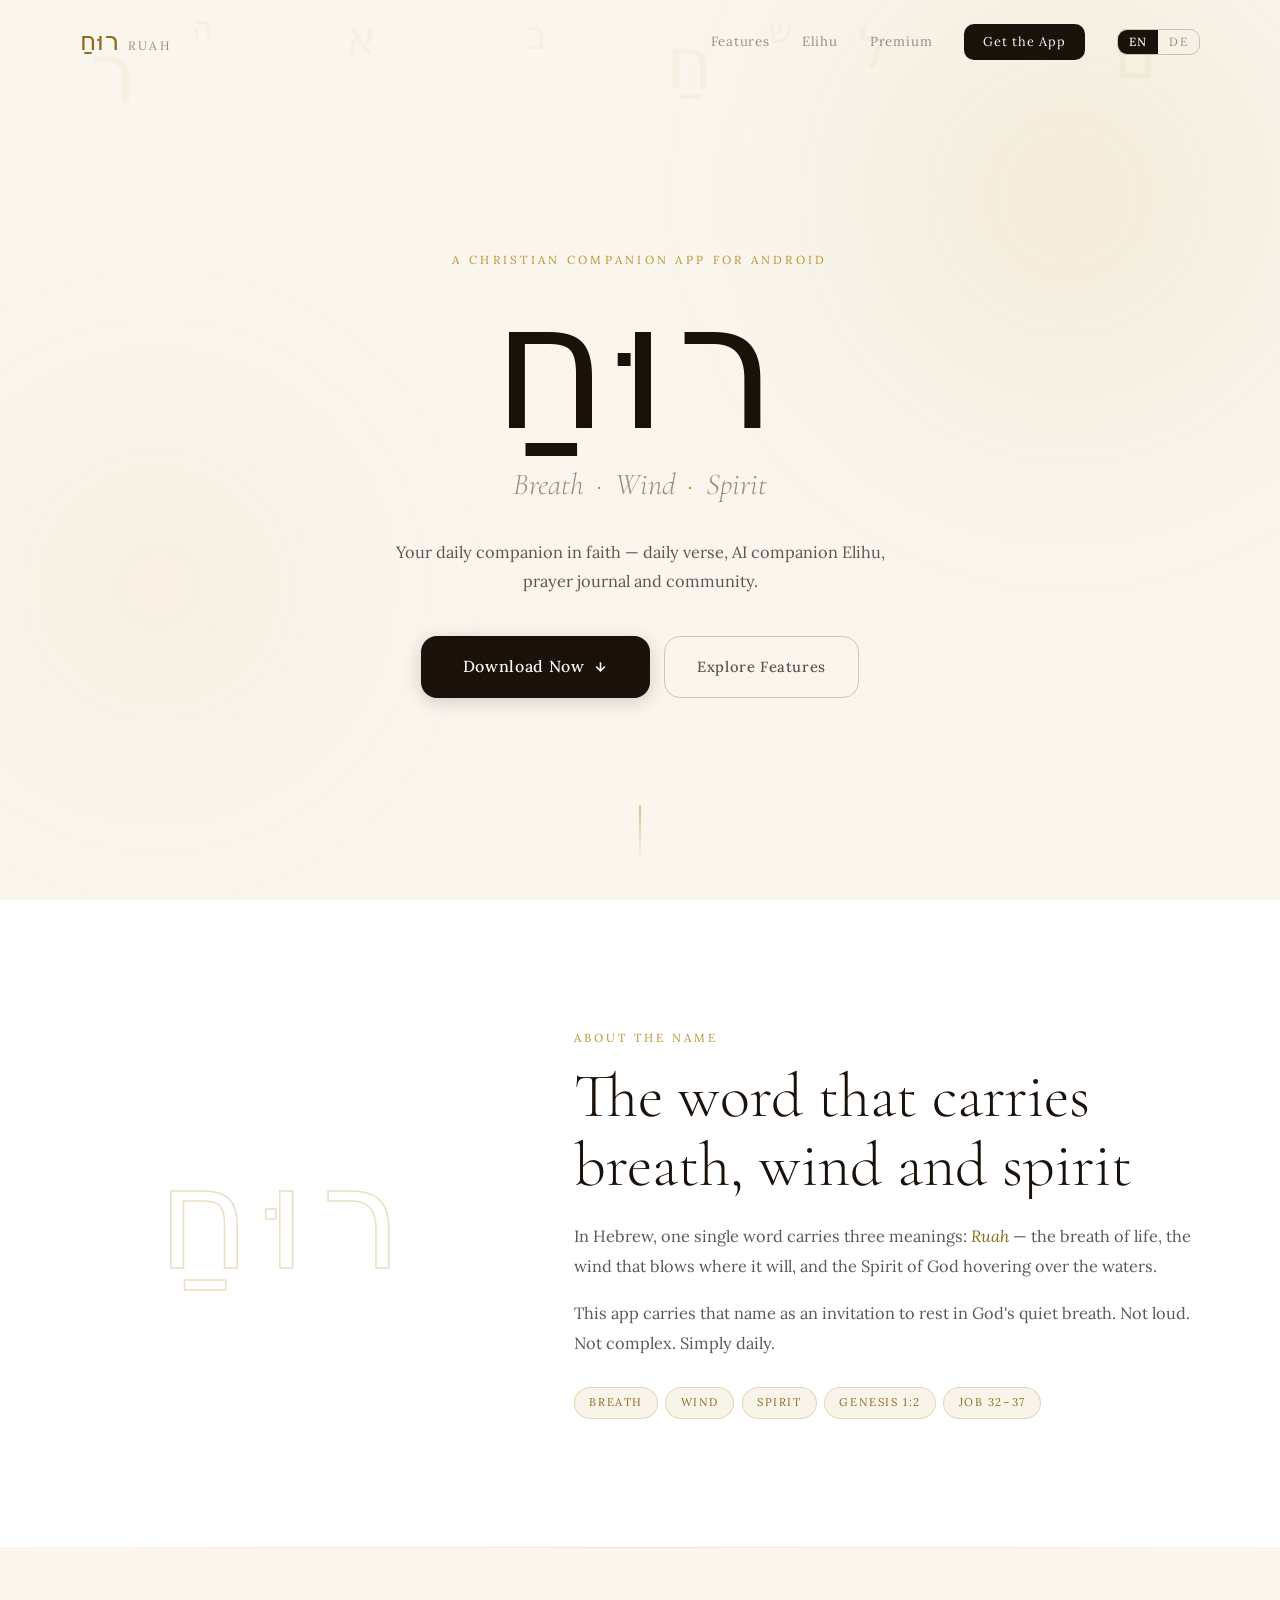
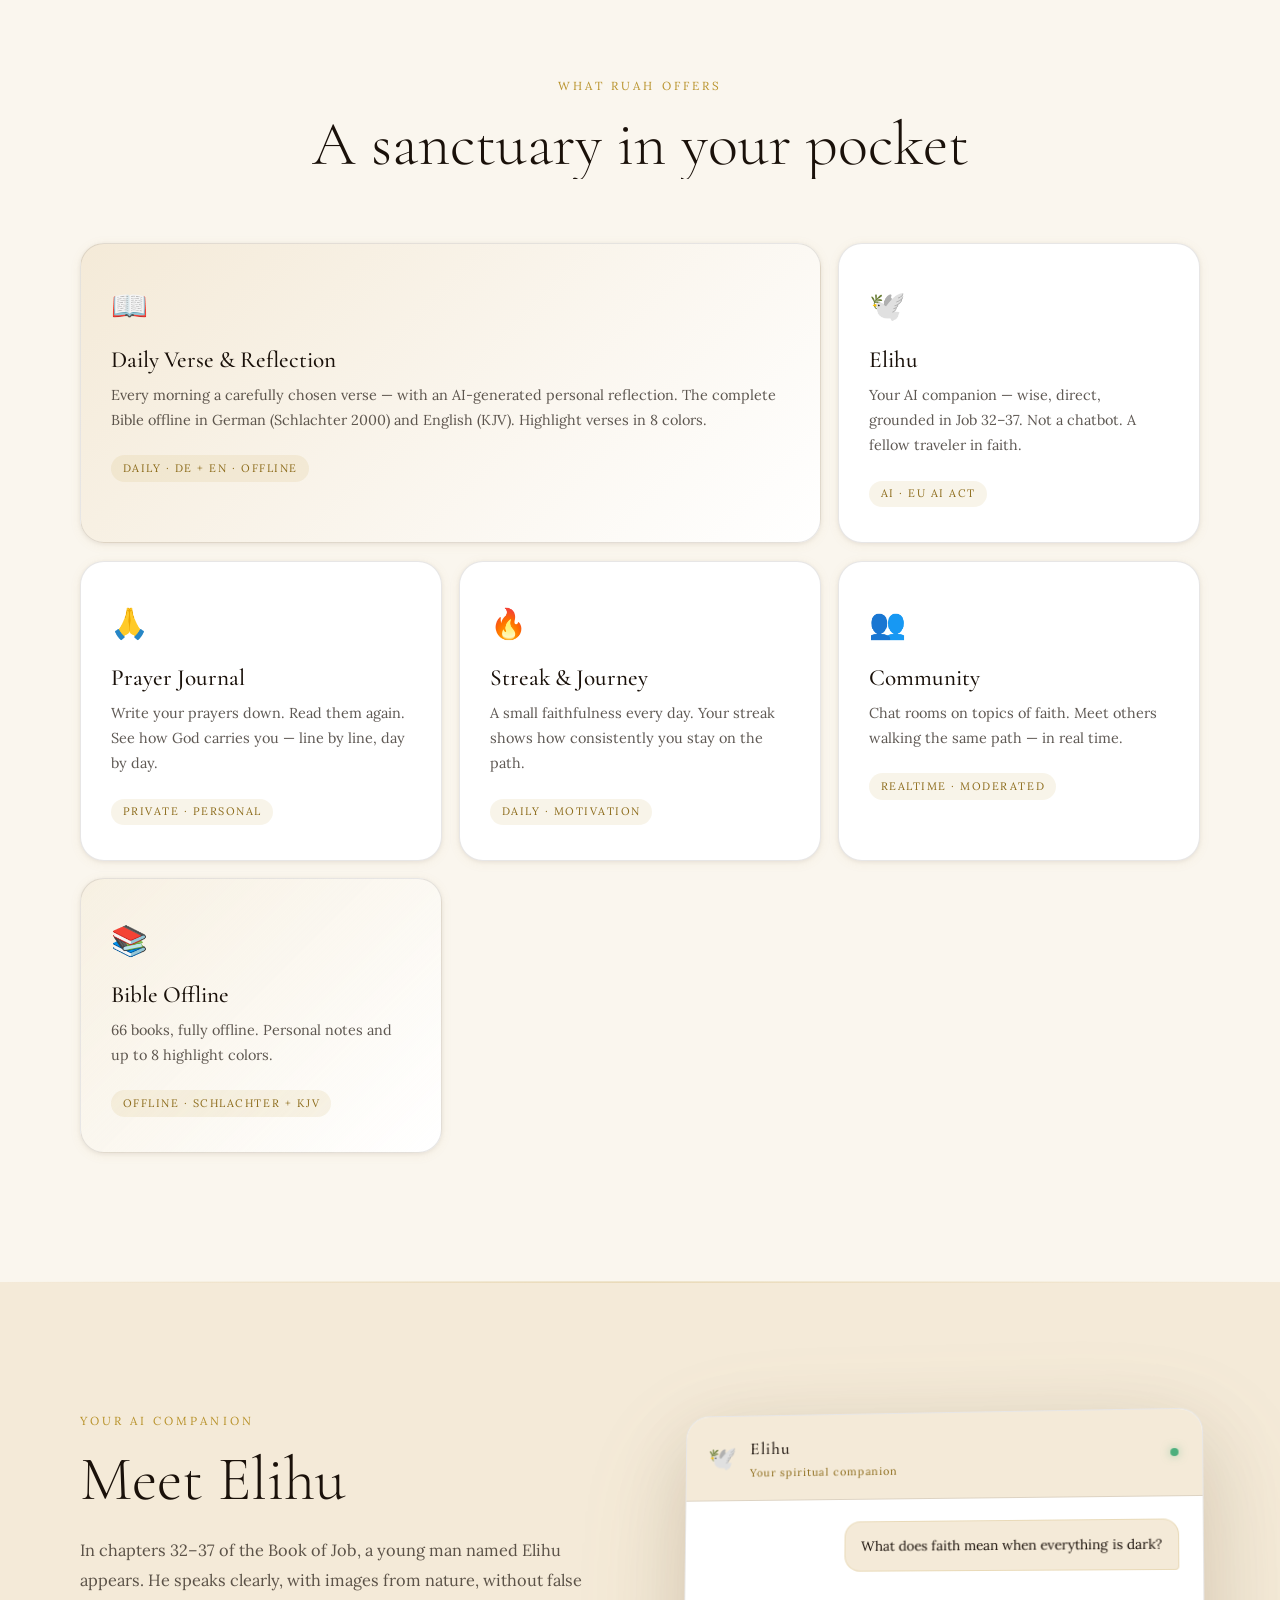
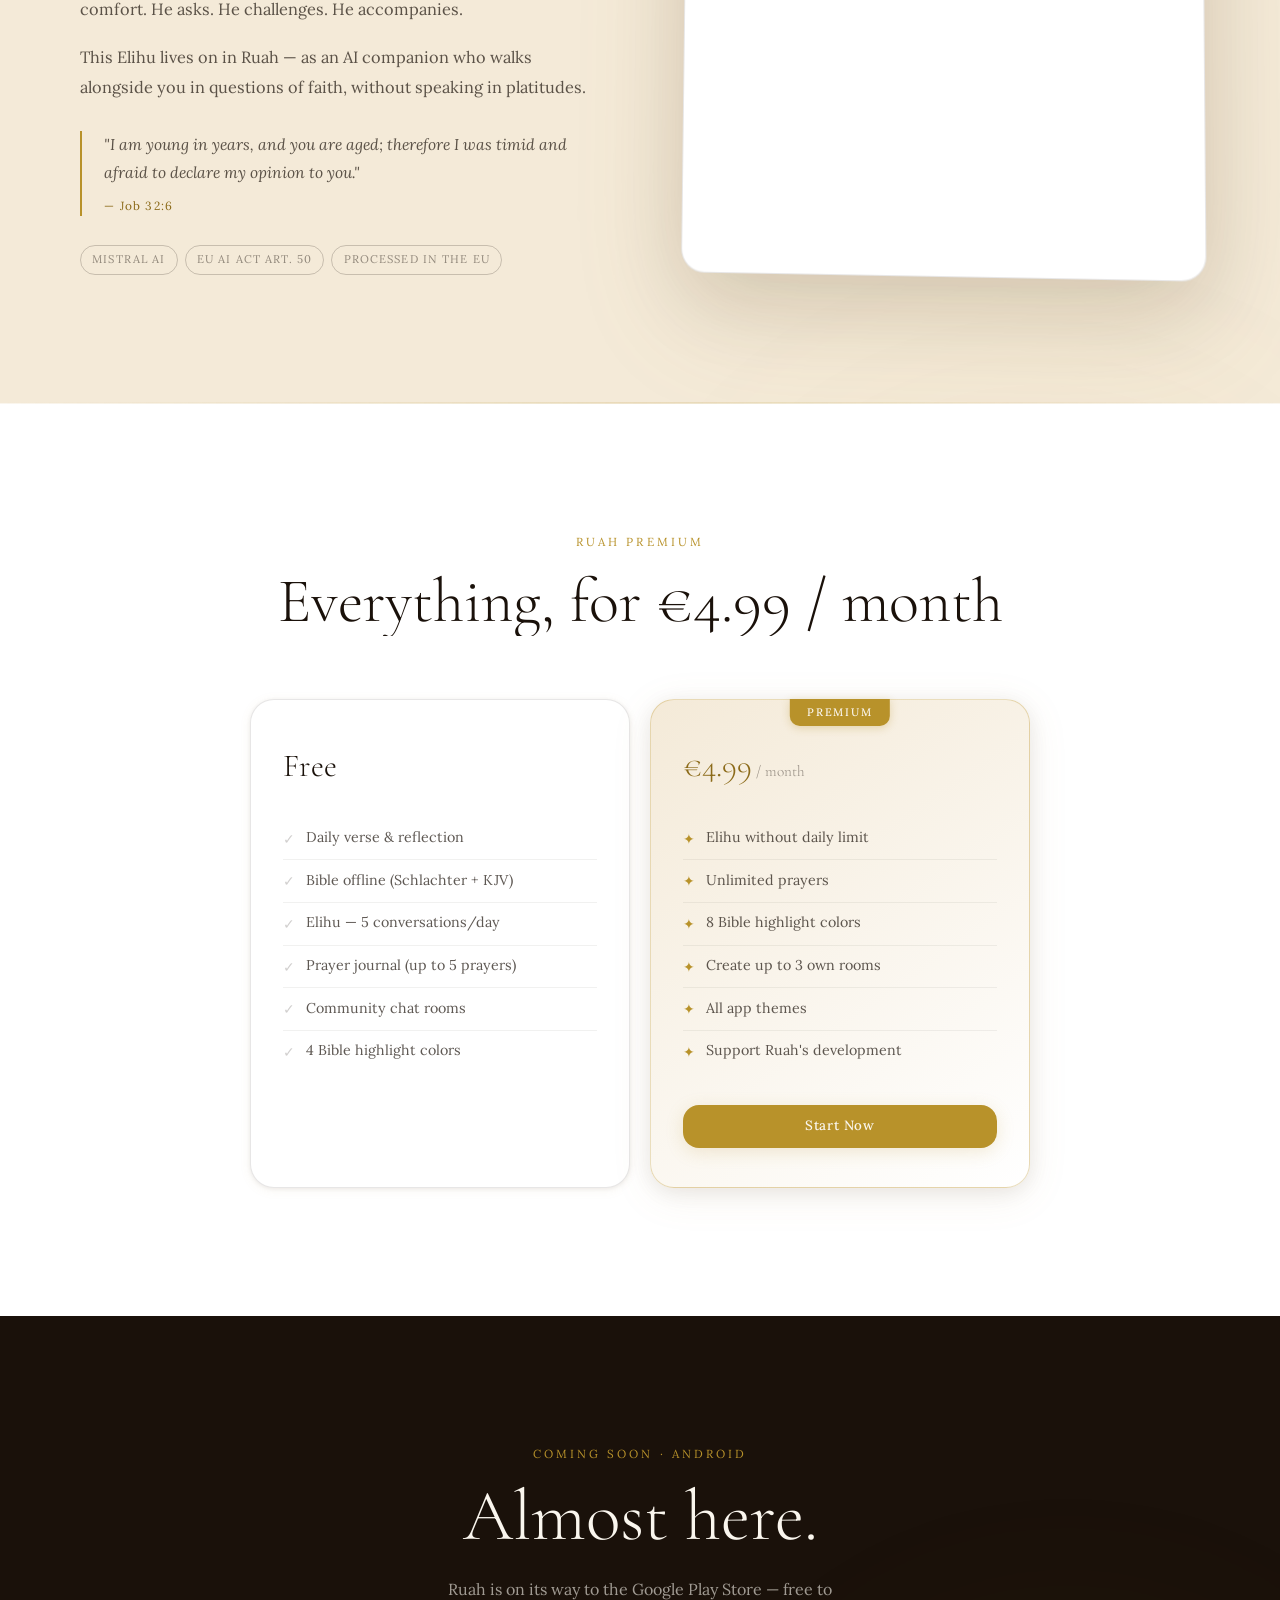
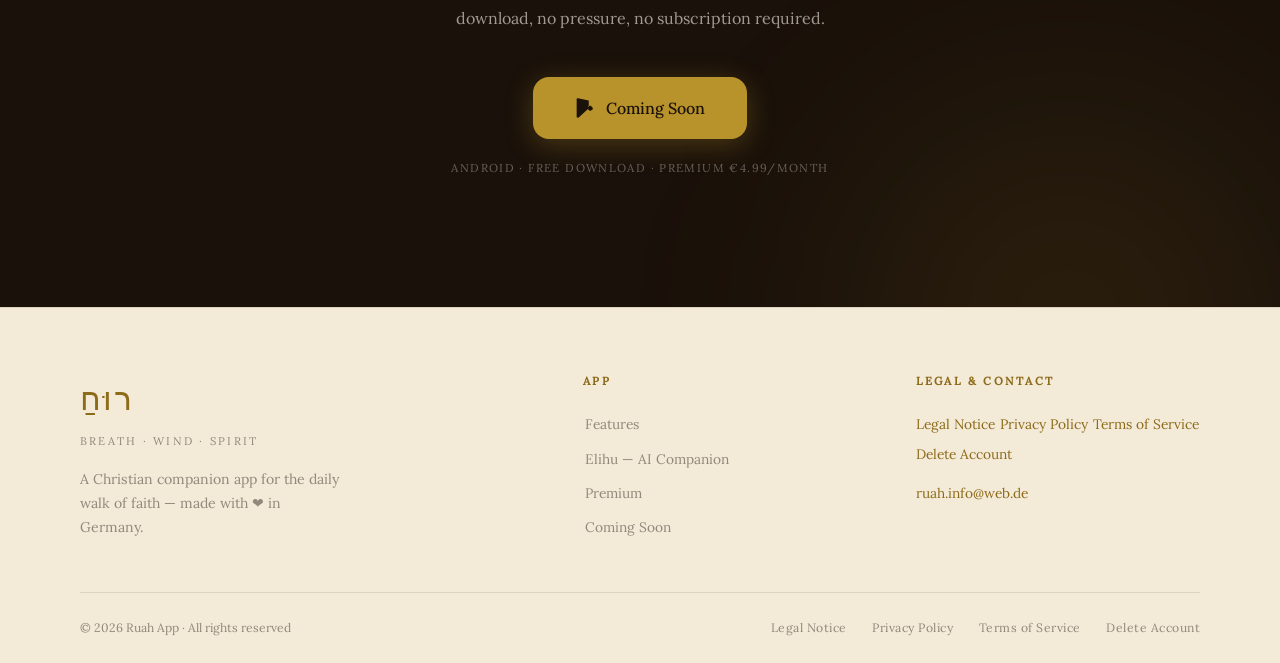
==== commit b67347b7: "Add files via upload" ====
--- a/index.html
+++ b/index.html
@@ -4,20 +4,20 @@
   <meta charset="UTF-8">
   <meta name="viewport" content="width=device-width, initial-scale=1.0">
   <link rel="icon" type="image/png" href="favicon.png">
-  <link rel="canonical" href="https://ruah.vercel.app/">
+  <link rel="canonical" href="https://getruah.vercel.app/">
   <meta name="description" content="Ruah — A Christian spiritual companion app. Daily verse, AI companion Elihu, prayer journal, offline Bible and community. Free for Android.">
   <meta name="theme-color" content="#FAF6EE">
   <meta property="og:title" content="Ruah — Breath · Wind · Spirit">
   <meta property="og:description" content="Your daily companion in faith. AI companion Elihu, daily verse, prayer journal and community.">
   <meta property="og:type" content="website">
-  <meta property="og:url" content="https://ruah.vercel.app/">
-  <meta property="og:image" content="https://ruah.vercel.app/og-image.png">
+  <meta property="og:url" content="https://getruah.vercel.app/">
+  <meta property="og:image" content="https://getruah.vercel.app/og-image.png">
   <meta property="og:image:width" content="1200">
   <meta property="og:image:height" content="630">
   <meta name="twitter:card" content="summary_large_image">
   <meta name="twitter:title" content="Ruah — Breath · Wind · Spirit">
   <meta name="twitter:description" content="Your daily companion in faith. AI companion Elihu, daily verse, prayer journal and community.">
-  <meta name="twitter:image" content="https://ruah.vercel.app/og-image.png">
+  <meta name="twitter:image" content="https://getruah.vercel.app/og-image.png">
   <title>Ruah — Breath · Wind · Spirit</title>
   <link rel="preload" href="fonts/cormorant-garamond-latin-500-normal.woff2" as="font" type="font/woff2" crossorigin>
   <link rel="preload" href="fonts/lora-latin-400-normal.woff2" as="font" type="font/woff2" crossorigin>
@@ -32,8 +32,8 @@
     "description": "A Christian spiritual companion app with daily Bible verses, an AI companion named Elihu, a prayer journal, and community chat rooms.",
     "operatingSystem": "Android",
     "applicationCategory": "LifestyleApplication",
-    "url": "https://ruah.vercel.app/",
-    "image": "https://ruah.vercel.app/og-image.png",
+    "url": "https://getruah.vercel.app/",
+    "image": "https://getruah.vercel.app/og-image.png",
     "inLanguage": ["en", "de"],
     "offers": {
       "@type": "Offer",
--- a/style.css
+++ b/style.css
@@ -1350,3 +1350,52 @@
   .legal-content h2 { page-break-after: avoid; }
   body { font-size: 11pt; color: #000; background: #fff; }
 }
+
+/* ═══════════════════════════════════════════════════════
+   ENHANCED MOTION — parallax depth, 3D card tilt, micro-interactions
+   Added 30.08.2026
+   ═══════════════════════════════════════════════════════ */
+
+/* -- 3D tilt support for feature cards -- */
+.fc { will-change: transform; }
+.fc-icon { transition: transform .35s var(--ease); }
+.fc:hover .fc-icon { transform: scale(1.15) rotate(-6deg); }
+
+/* -- Button shine-sweep + tactile press -- */
+.btn { position: relative; overflow: hidden; }
+.btn::before {
+  content: '';
+  position: absolute; top: 0; left: -60%;
+  width: 40%; height: 100%;
+  background: linear-gradient(120deg, transparent, rgba(255,255,255,.35), transparent);
+  transform: skewX(-20deg);
+  transition: left .65s ease;
+  pointer-events: none;
+}
+.btn:hover::before { left: 130%; }
+.btn--ghost::before { background: linear-gradient(120deg, transparent, rgba(184,146,42,.18), transparent); }
+.btn--primary:hover, .btn--gold:hover, .btn--ghost:hover { transform: translateY(-2px) scale(1.015); }
+.btn:active { transform: scale(.965) !important; transition-duration: .1s; }
+
+/* -- Nav logo -- */
+.nav-logo { transition: transform .3s var(--ease); display: inline-flex; }
+.nav-logo:hover { transform: scale(1.045); }
+
+/* -- Parallax-ready decorative layers -- */
+.hero-chars, .elihu-orb-light, .dl-orb, .legal-hero-orb {
+  will-change: transform;
+  transition: transform .05s linear;
+}
+
+/* Respect reduced-motion preference for all of the above */
+@media (prefers-reduced-motion: reduce) {
+  .fc:hover .fc-icon,
+  .btn::before,
+  .btn--primary:hover, .btn--gold:hover, .btn--ghost:hover,
+  .nav-logo:hover,
+  .hero-chars, .elihu-orb-light, .dl-orb, .legal-hero-orb {
+    transition: none !important;
+    animation: none !important;
+    transform: none !important;
+  }
+}
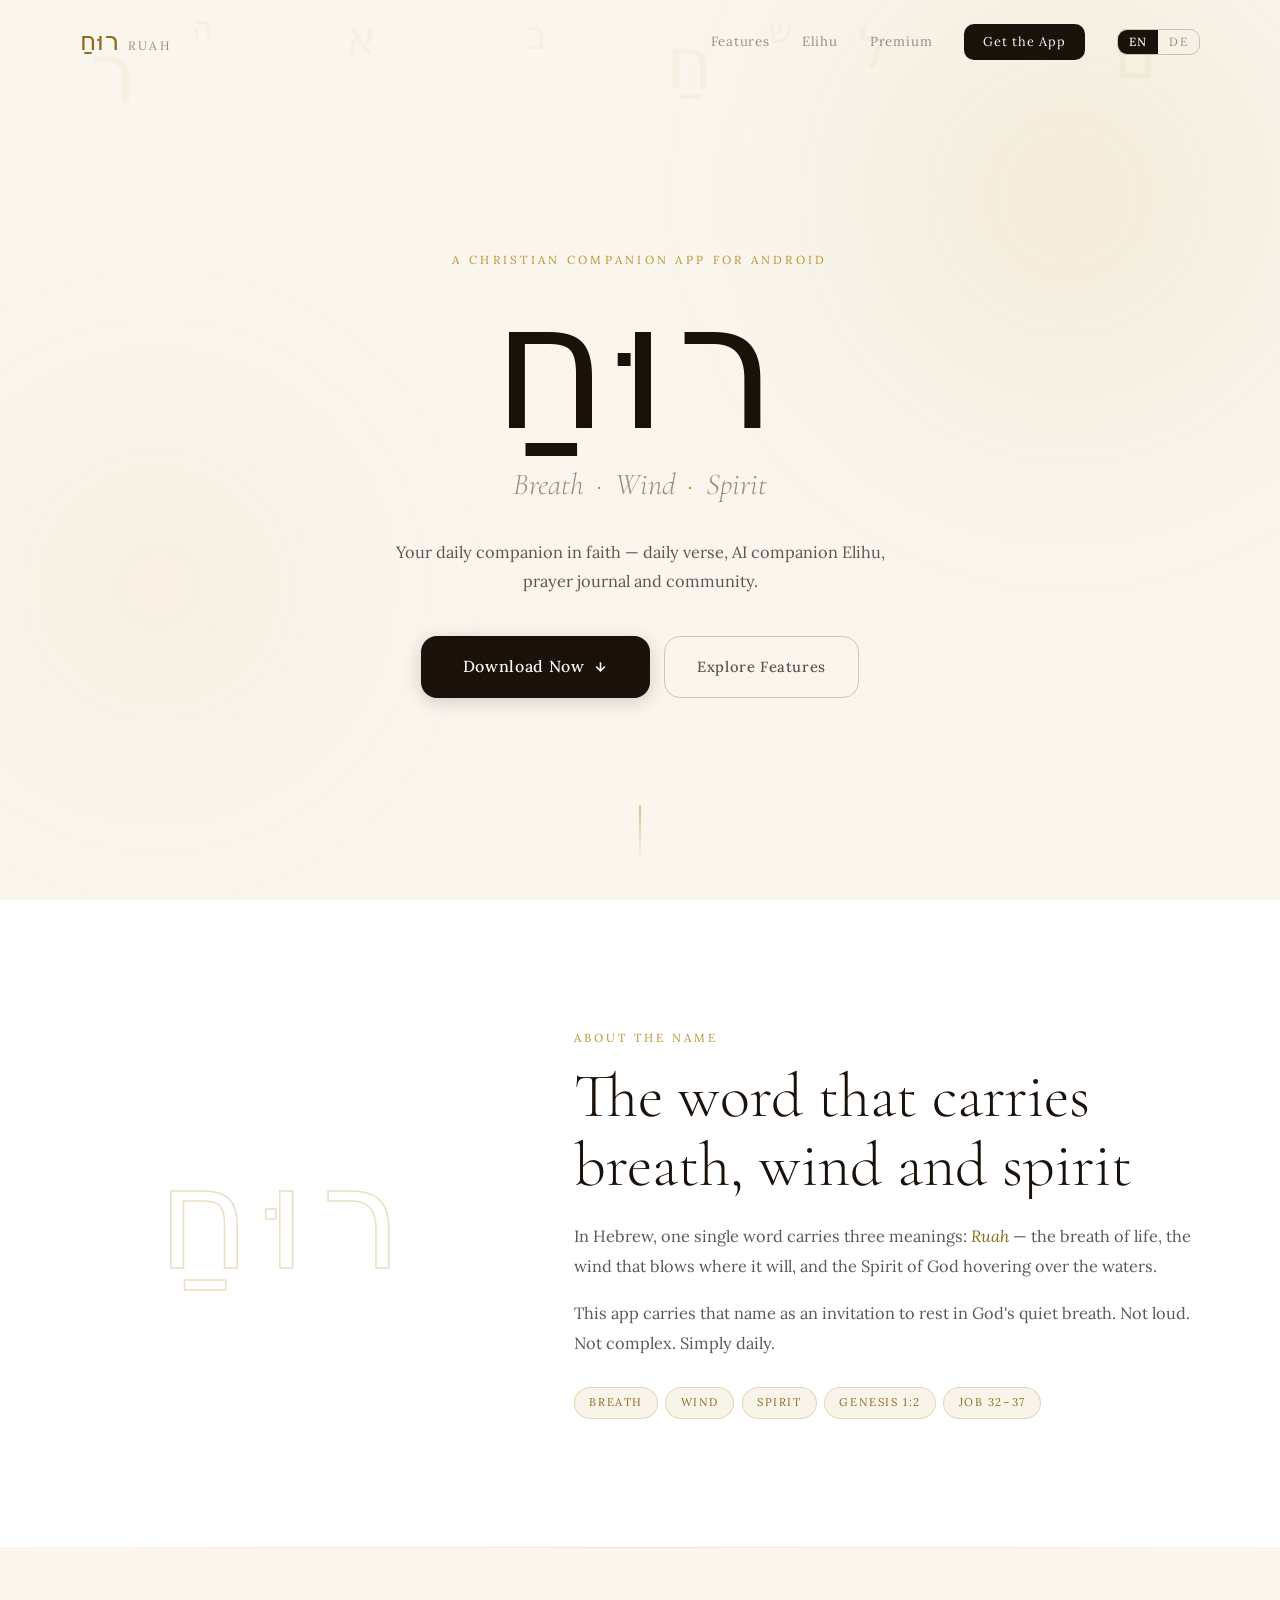
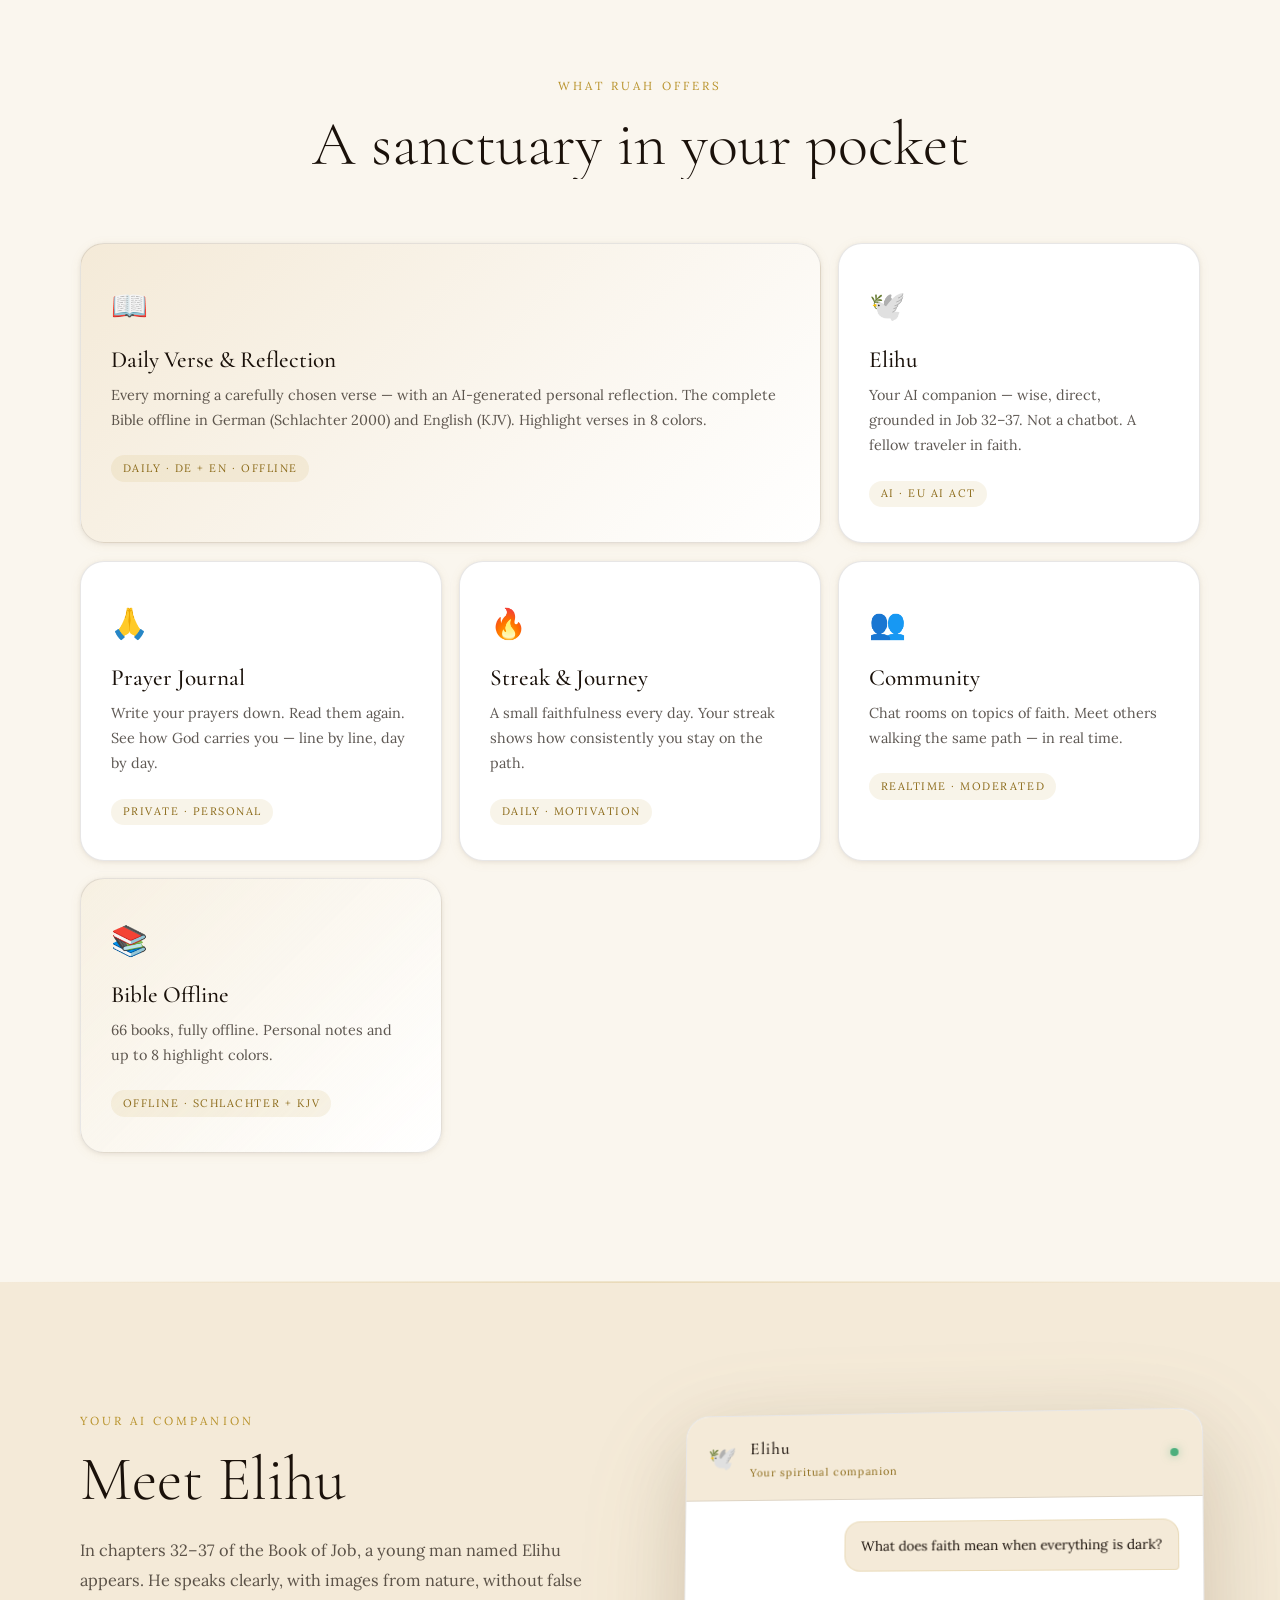
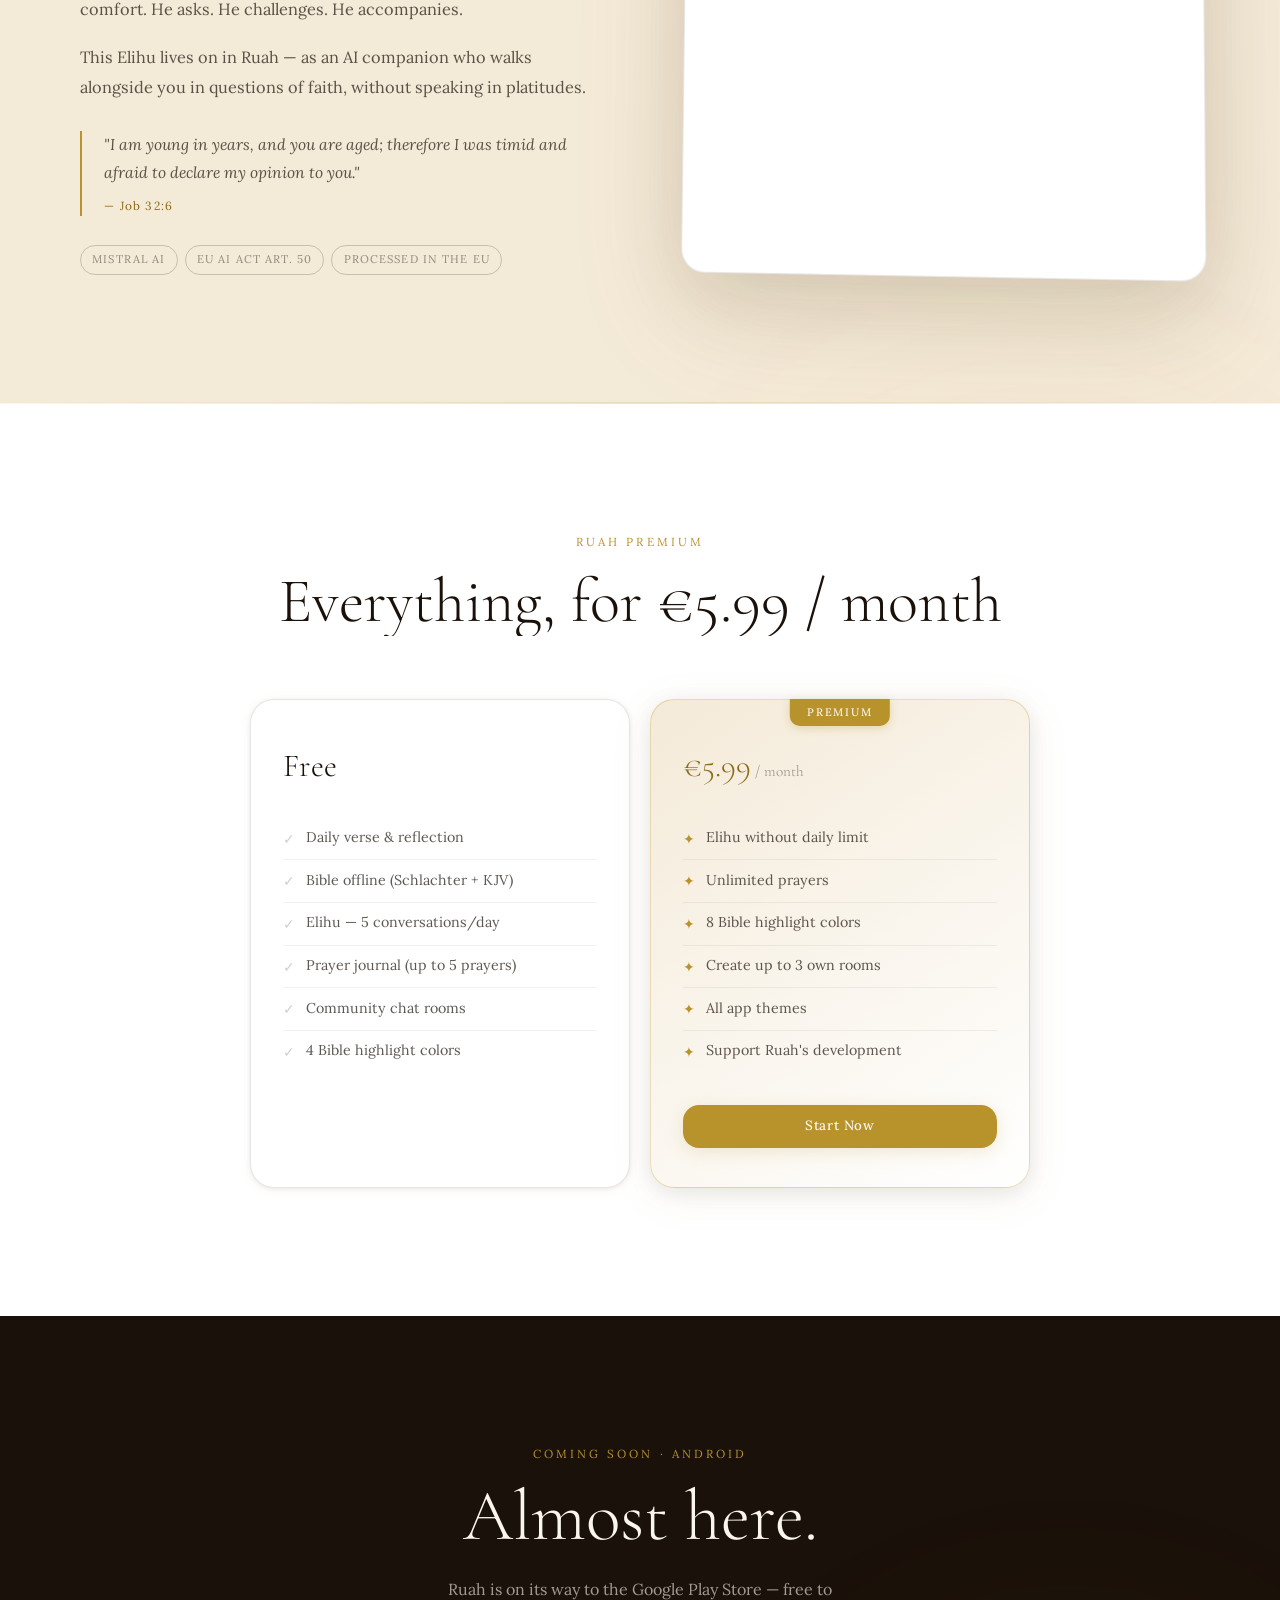
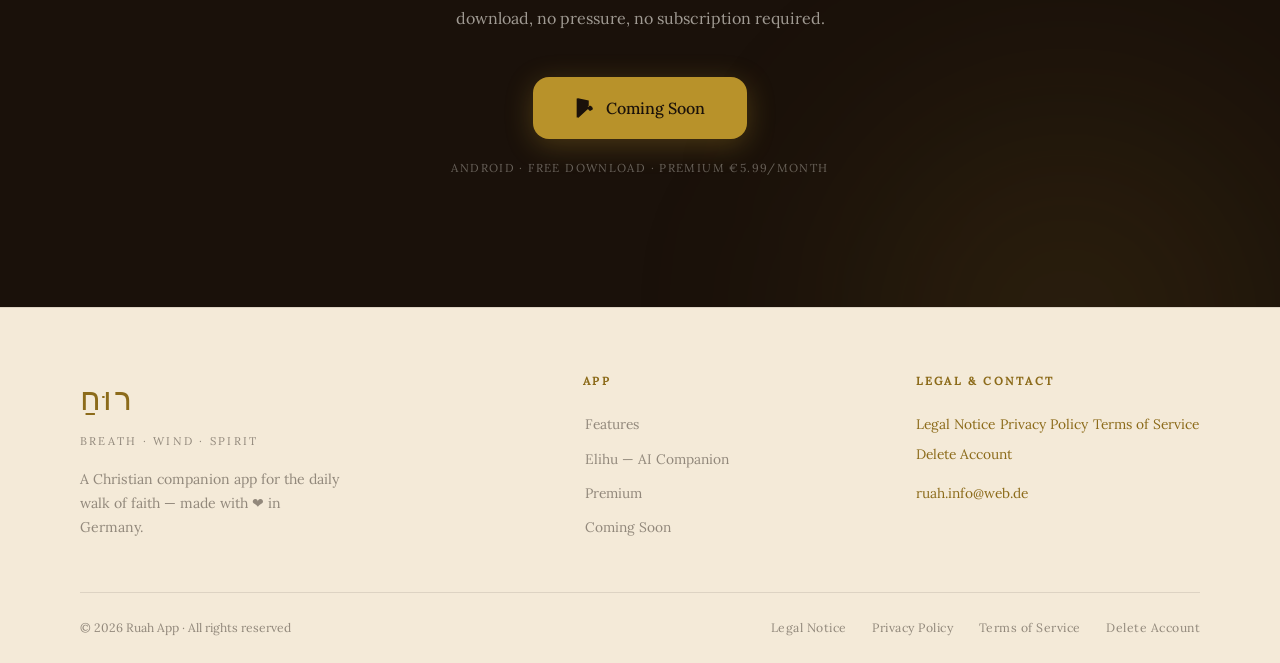
==== commit fbe206d3: "Add files via upload" ====
--- a/index.html
+++ b/index.html
@@ -230,7 +230,7 @@
   <div class="container">
     <div class="section-head">
       <span class="label label--center line-reveal"><span class="line-reveal-inner">Ruah Premium</span></span>
-      <h2 class="display display--center" data-a="up" data-i18n="premium.title">Everything, for €4.99 / month</h2>
+      <h2 class="display display--center" data-a="up" data-i18n="premium.title">Everything, for €5.99 / month</h2>
     </div>
     <div class="premium-wrap" data-a="scale" data-d="1">
       <div class="pc pc--free">
@@ -246,7 +246,7 @@
       </div>
       <div class="pc pc--paid">
         <div class="pc-badge">Premium</div>
-        <h3>€4.99<span class="price-mo" data-i18n="premium.mo"> / month</span></h3>
+        <h3>€5.99<span class="price-mo" data-i18n="premium.mo"> / month</span></h3>
         <ul>
           <li><span class="ck ck--gold">✦</span> <span data-i18n="pp1">Elihu without daily limit</span></li>
           <li><span class="ck ck--gold">✦</span> <span data-i18n="pp2">Unlimited prayers</span></li>
@@ -279,7 +279,7 @@
           <span data-i18n="dl.btn">Coming Soon</span>
         </a>
       </div>
-      <p class="dl-note" data-i18n="dl.note">Android · Free download · Premium €4.99/month</p>
+      <p class="dl-note" data-i18n="dl.note">Android · Free download · Premium €5.99/month</p>
     </div>
   </div>
 </section>
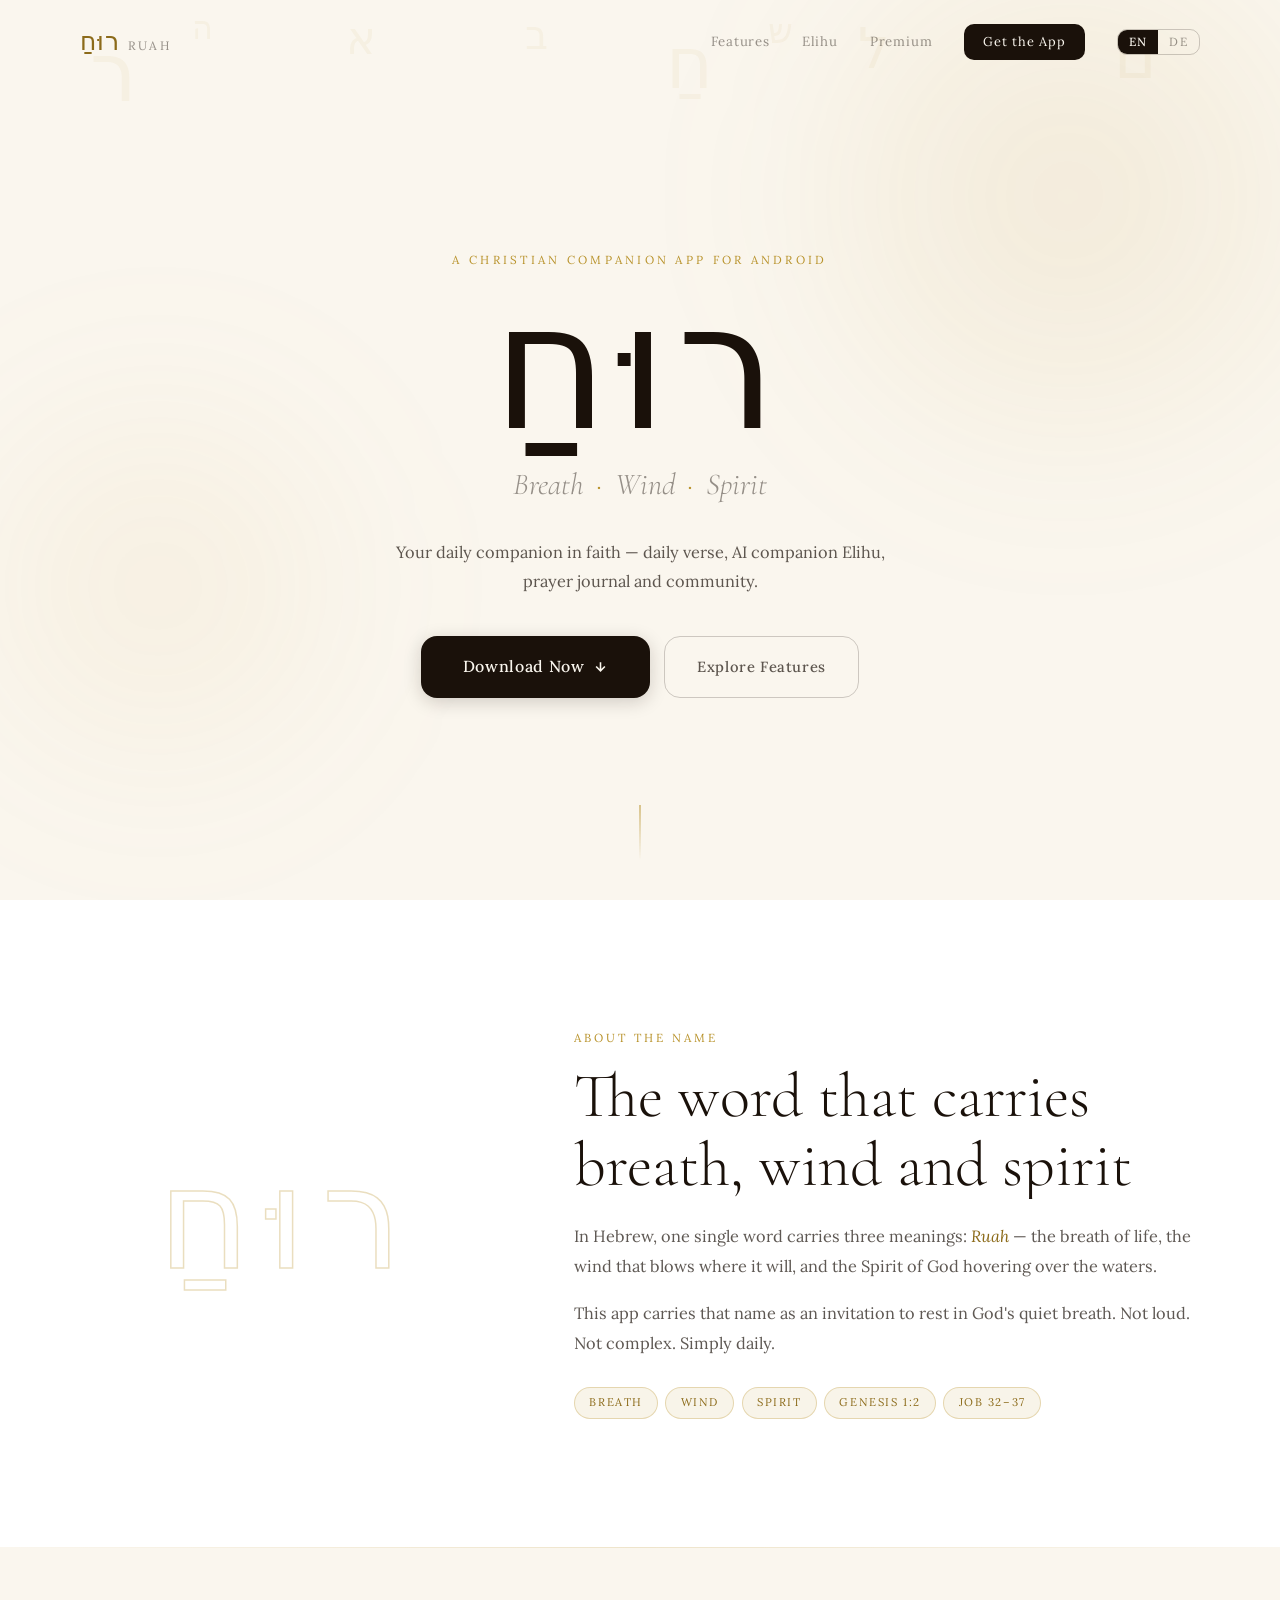
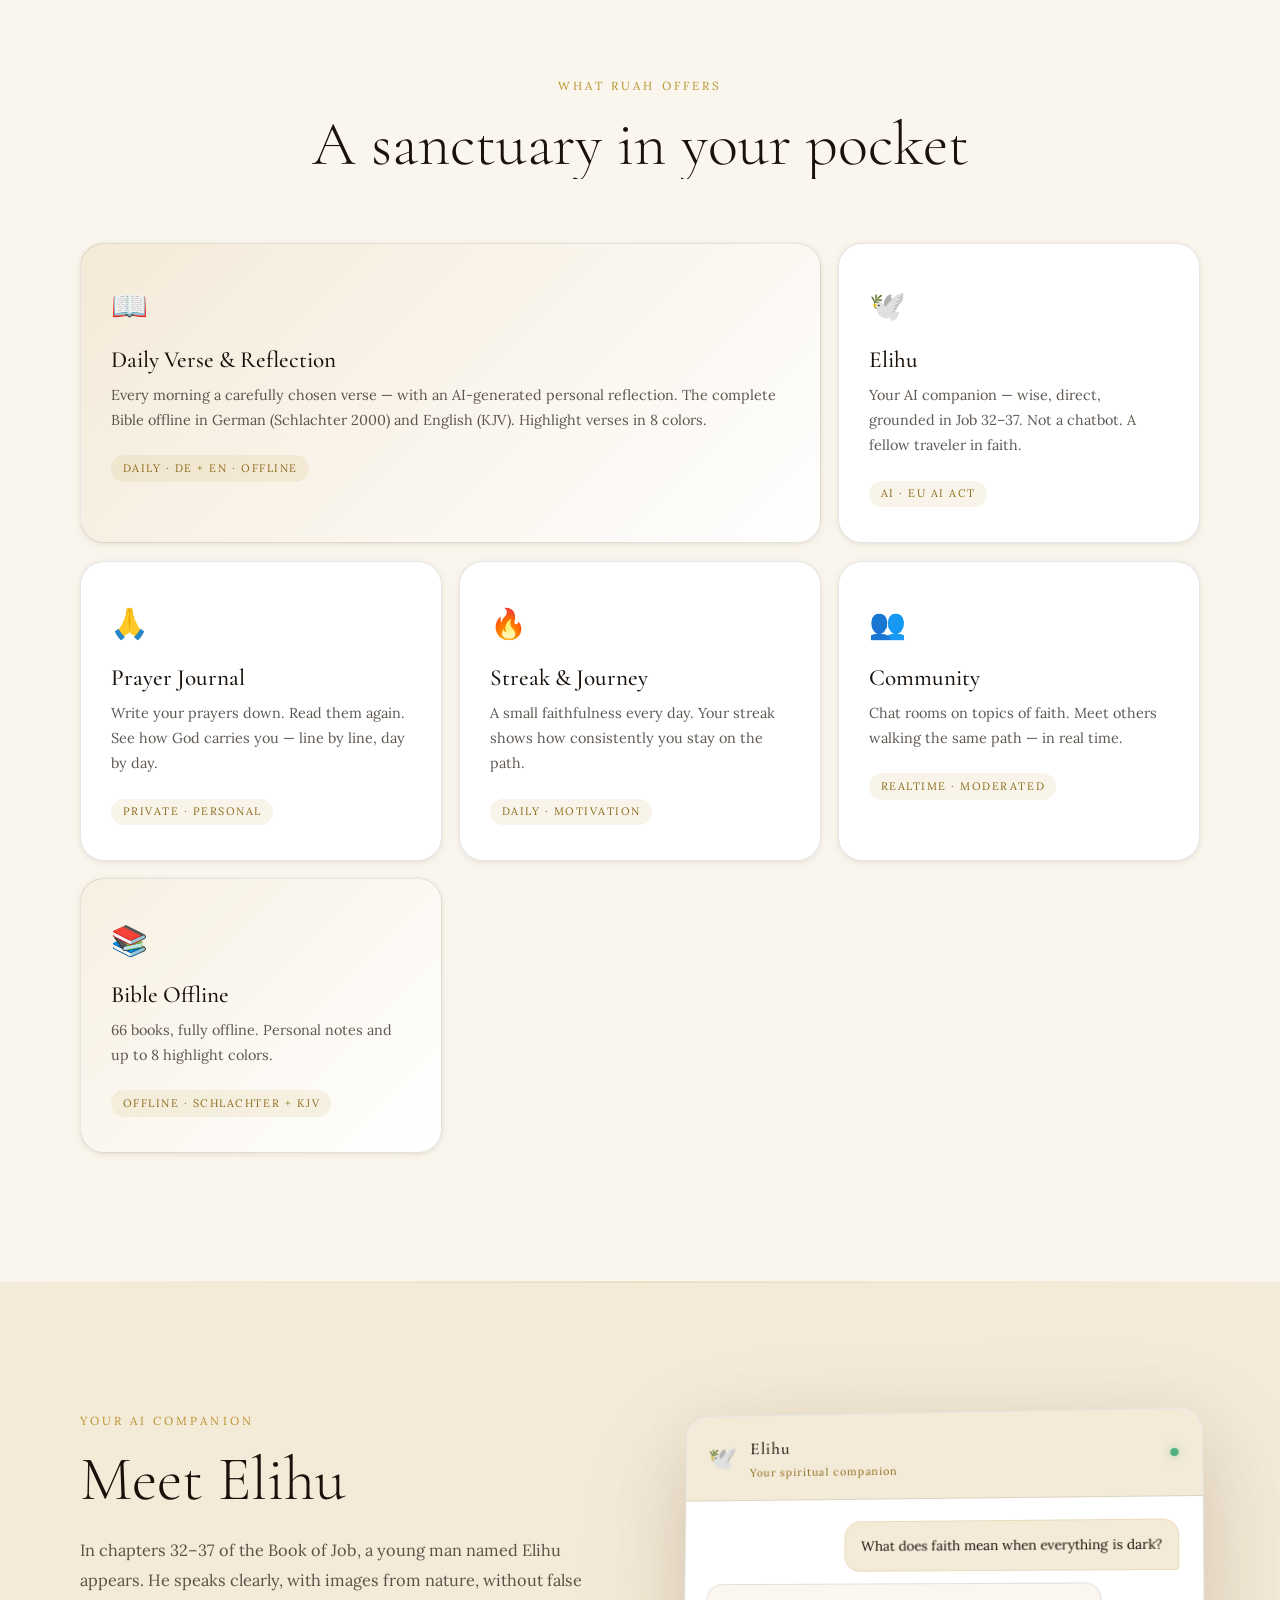
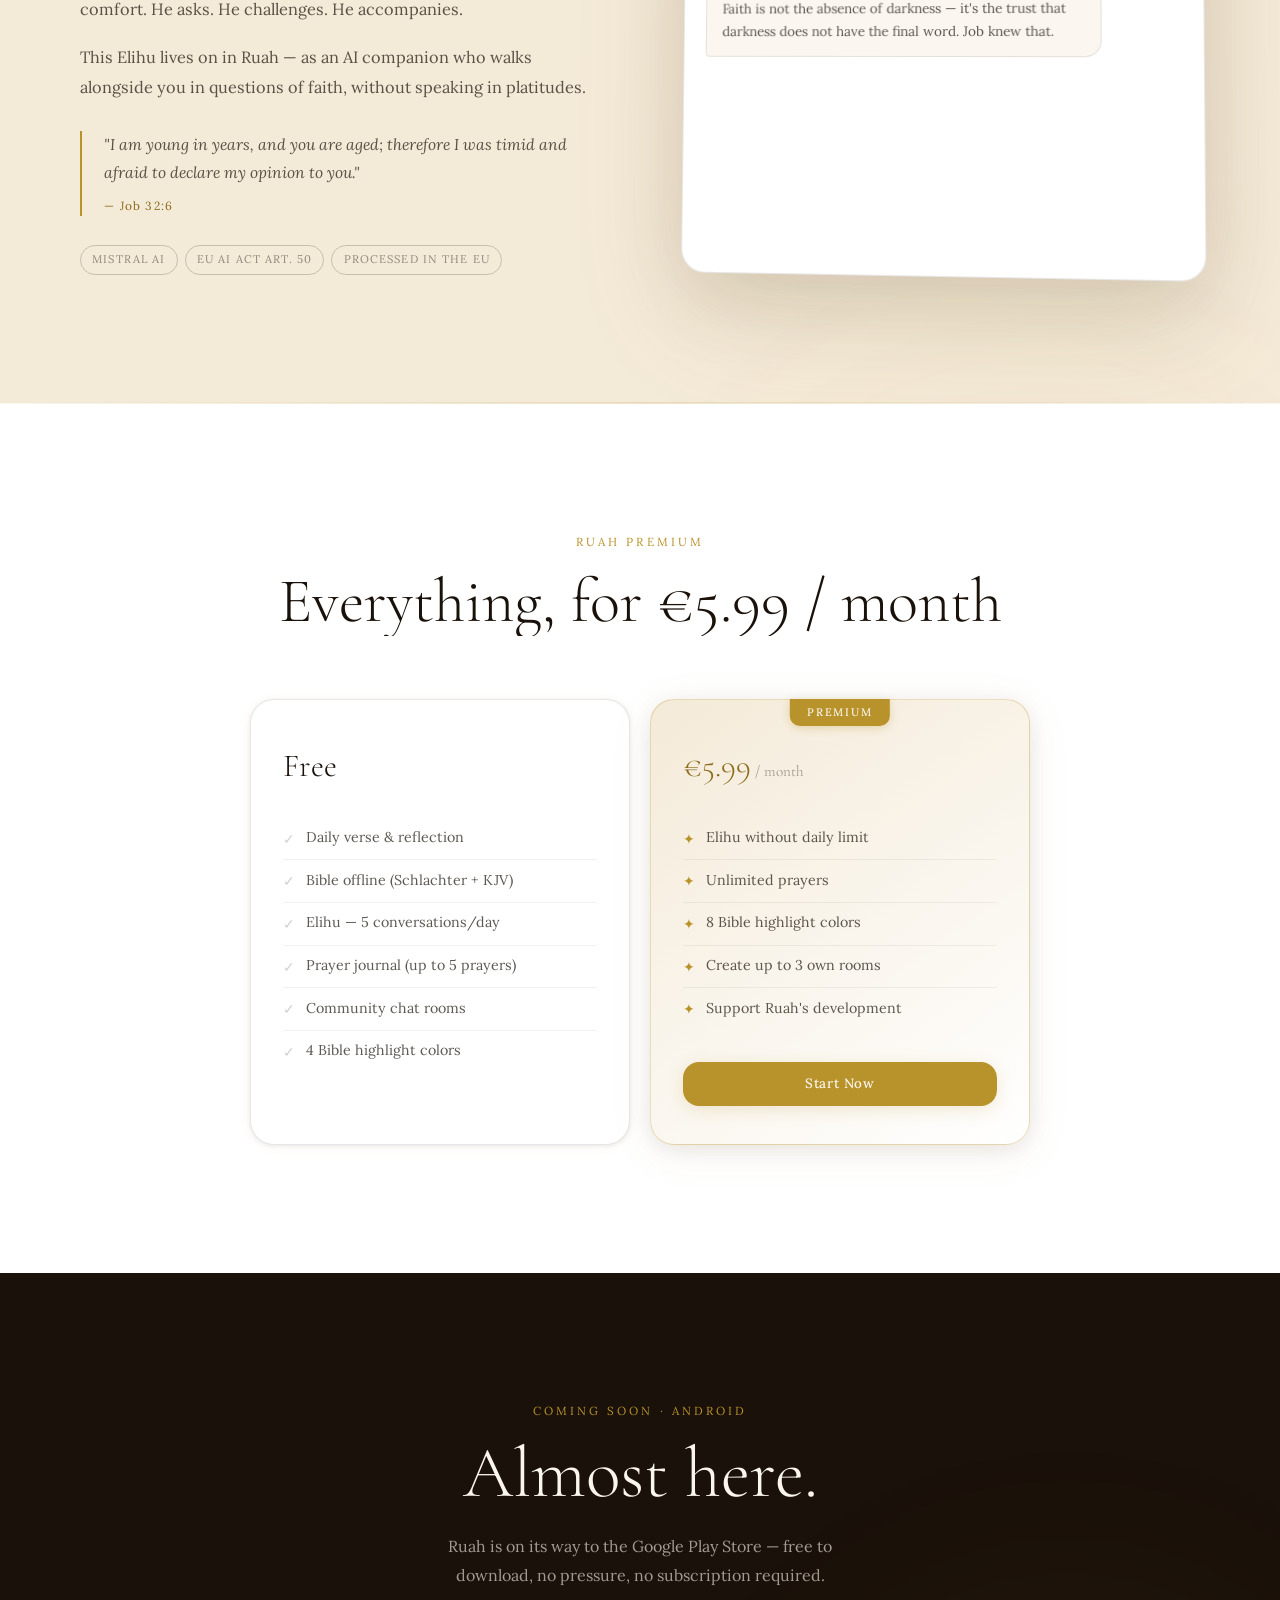
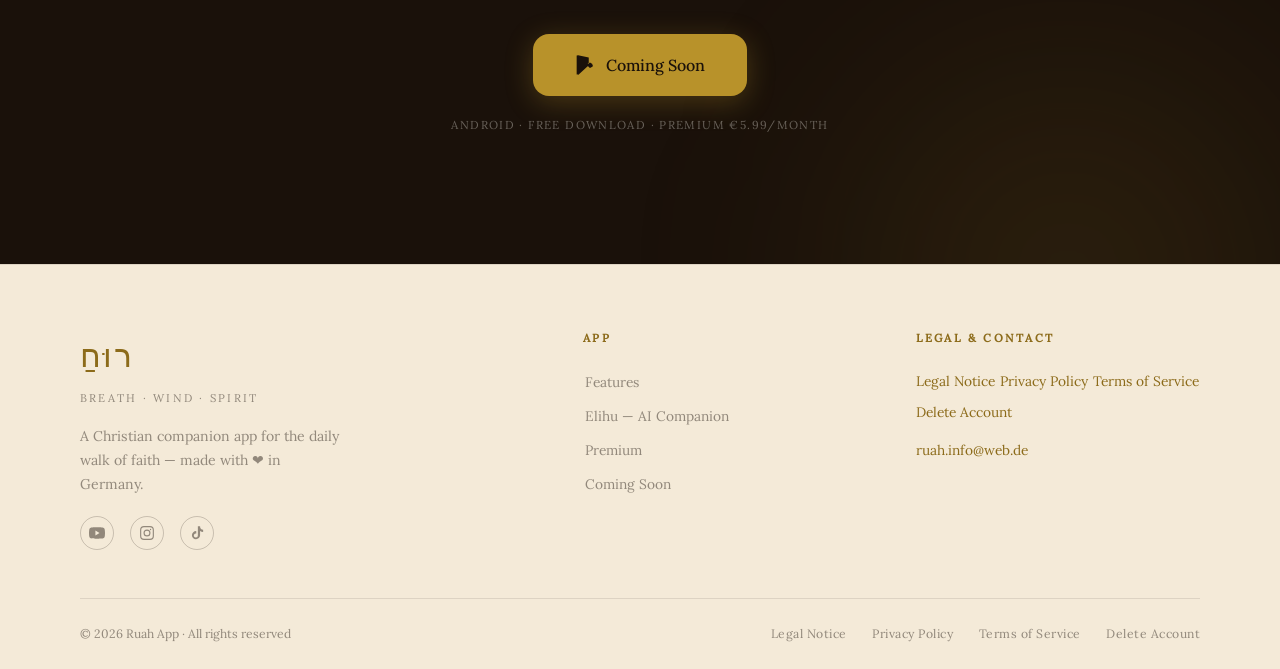
==== commit 7b9d93a0: "Add files via upload" ====
--- a/index.html
+++ b/index.html
@@ -252,7 +252,6 @@
           <li><span class="ck ck--gold">✦</span> <span data-i18n="pp2">Unlimited prayers</span></li>
           <li><span class="ck ck--gold">✦</span> <span data-i18n="pp3">8 Bible highlight colors</span></li>
           <li><span class="ck ck--gold">✦</span> <span data-i18n="pp4">Create up to 3 own rooms</span></li>
-          <li><span class="ck ck--gold">✦</span> <span data-i18n="pp5">All app themes</span></li>
           <li><span class="ck ck--gold">✦</span> <span data-i18n="pp6">Support Ruah's development</span></li>
         </ul>
         <a href="#download" class="btn btn--gold btn--sm" data-i18n="premium.cta">Start Now</a>
@@ -292,6 +291,17 @@
         <span class="f-heb">רוּחַ</span>
         <p class="f-sub" data-i18n="footer.sub">Breath · Wind · Spirit</p>
         <p class="f-desc" data-i18n="footer.desc">A Christian companion app for the daily walk of faith — made with ❤ in Germany.</p>
+        <div class="footer-social" aria-label="Social media">
+          <a href="https://www.youtube.com/@ruah_app" target="_blank" rel="noopener" aria-label="YouTube">
+            <svg viewBox="0 0 24 24" fill="currentColor" aria-hidden="true"><path d="M23.5 6.2a3 3 0 0 0-2.1-2.1C19.5 3.5 12 3.5 12 3.5s-7.5 0-9.4.6A3 3 0 0 0 .5 6.2 31 31 0 0 0 0 12a31 31 0 0 0 .5 5.8 3 3 0 0 0 2.1 2.1c1.9.6 9.4.6 9.4.6s7.5 0 9.4-.6a3 3 0 0 0 2.1-2.1A31 31 0 0 0 24 12a31 31 0 0 0-.5-5.8ZM9.6 15.6V8.4L15.8 12l-6.2 3.6Z"/></svg>
+          </a>
+          <a href="https://www.instagram.com/ruah_app" target="_blank" rel="noopener" aria-label="Instagram">
+            <svg viewBox="0 0 24 24" fill="none" stroke="currentColor" stroke-width="1.7" aria-hidden="true"><rect x="2.5" y="2.5" width="19" height="19" rx="5"/><circle cx="12" cy="12" r="4.4"/><circle cx="17.3" cy="6.7" r="1" fill="currentColor" stroke="none"/></svg>
+          </a>
+          <a href="https://www.tiktok.com/@ruah_app" target="_blank" rel="noopener" aria-label="TikTok">
+            <svg viewBox="0 0 24 24" fill="currentColor" aria-hidden="true"><path d="M16.6 2h-3.3v13.6a3 3 0 1 1-2.4-2.9V9.2a6.1 6.1 0 1 0 5.7 6.1V8.9a8 8 0 0 0 4.6 1.5V7.1a4.7 4.7 0 0 1-4.6-4.7V2Z"/></svg>
+          </a>
+        </div>
       </div>
       <div class="footer-col">
         <h4 data-i18n="footer.app">App</h4>
--- a/style.css
+++ b/style.css
@@ -859,6 +859,31 @@
   line-height: 1.7;
   max-width: 260px;
 }
+.footer-social {
+  display: flex;
+  gap: 1rem;
+  margin-top: 1.2rem;
+}
+.footer-social a {
+  display: flex;
+  align-items: center;
+  justify-content: center;
+  width: 34px;
+  height: 34px;
+  border-radius: 50%;
+  border: 1px solid var(--ink-20);
+  color: var(--ink-45);
+  transition: color .2s, border-color .2s, transform .2s var(--ease);
+}
+.footer-social a:hover {
+  color: var(--gold-dk);
+  border-color: var(--gold);
+  transform: translateY(-2px);
+}
+.footer-social svg {
+  width: 16px;
+  height: 16px;
+}
 .footer-col h4 {
   font-family: 'Lora', serif;
   font-size: .7rem;
@@ -1324,7 +1349,14 @@
   .imprint-grid { grid-template-columns: 1fr; }
 }
 @media (max-width: 600px) {
-  .lang-toggle { display: none; }
+  /* FIX (17.09.2026): .lang-toggle war komplett display:none auf Mobile —
+     auf dem Handy unsichtbar, obwohl auf Desktop vorhanden. Jetzt sichtbar,
+     aber Nav kompakter gemacht (kleinerer gap + kleinere Buttons), sonst
+     überläuft die Zeile auf schmalen Screens und der Toggle wird nach
+     rechts aus dem sichtbaren Bereich gedrückt. */
+  .nav-links { gap: .5rem; }
+  .lang-btn { padding: .3rem .5rem; font-size: .68rem; }
+  .nav-links a.nav-cta { padding: .38rem .8rem !important; font-size: .74rem !important; }
   .features-grid { grid-template-columns: 1fr; }
   .fc--wide { grid-column: span 1; }
   .nav-links a:not(.nav-cta) { display: none; }
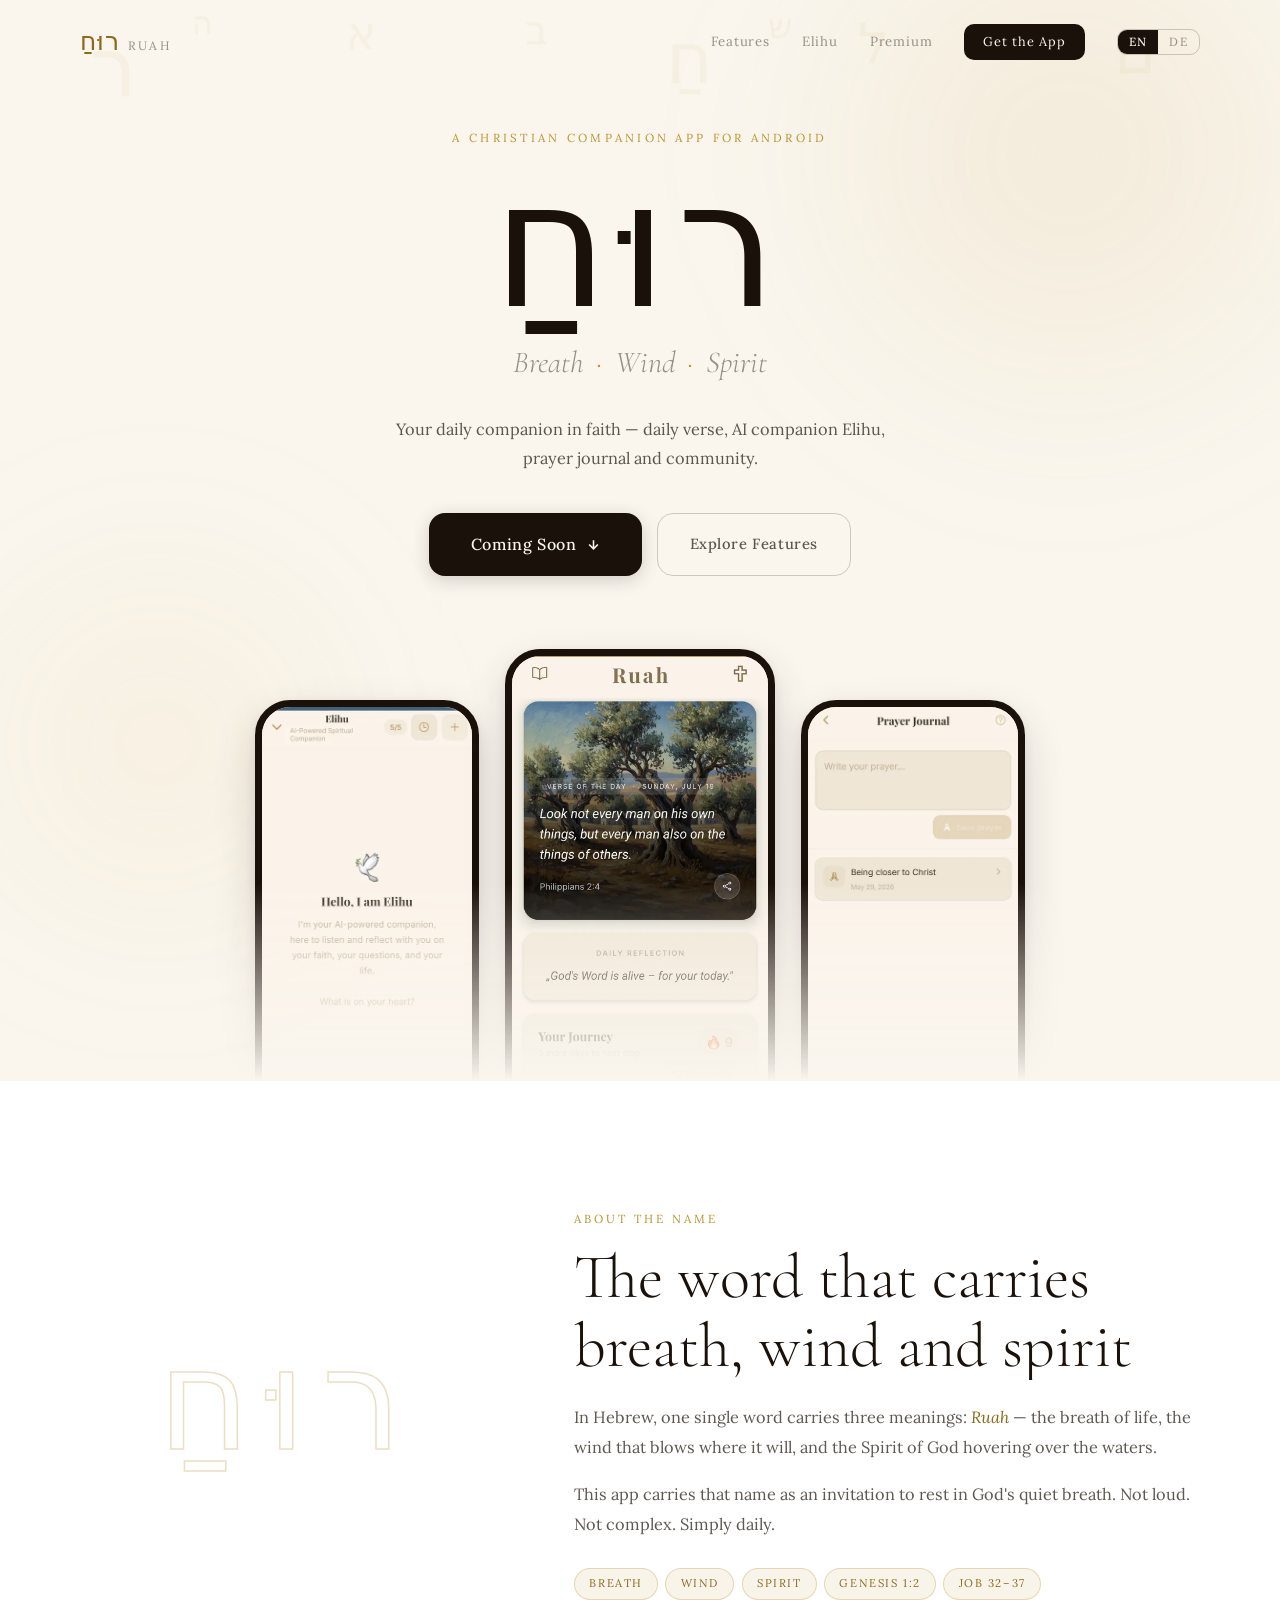
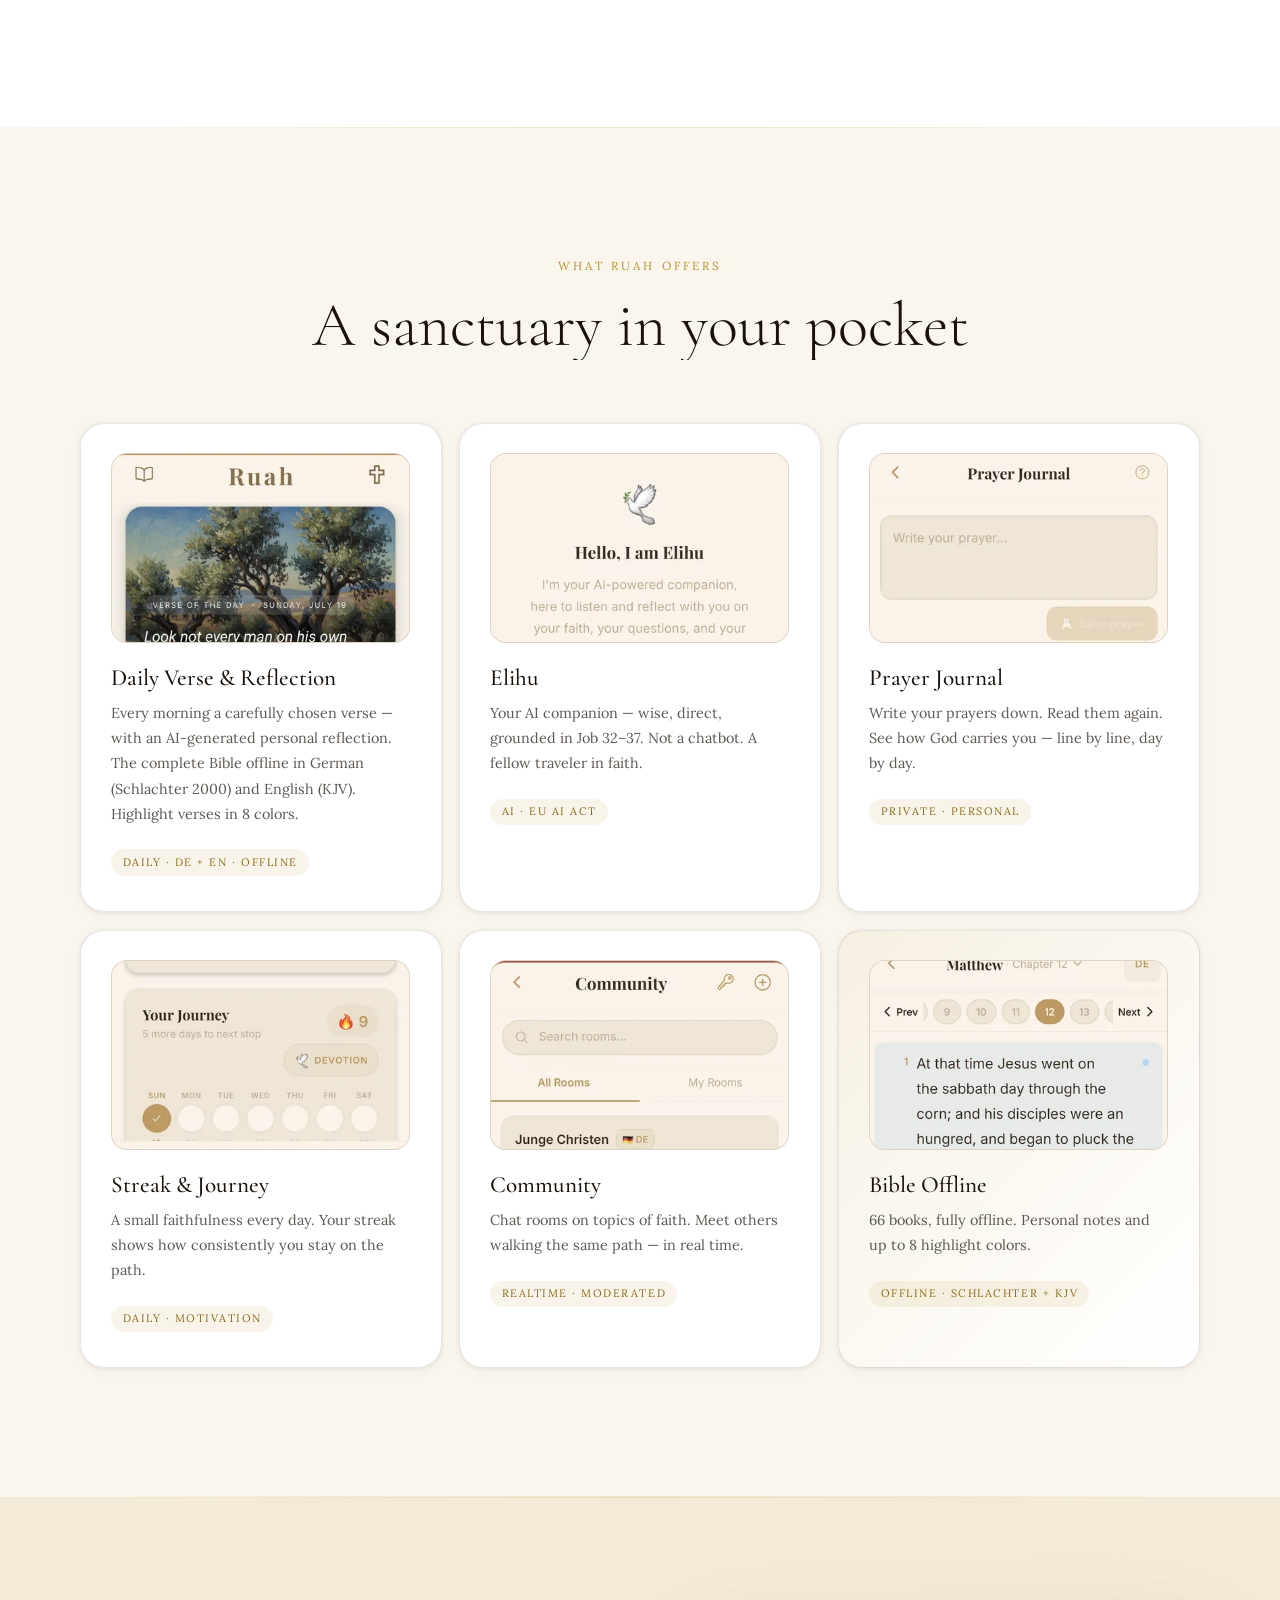
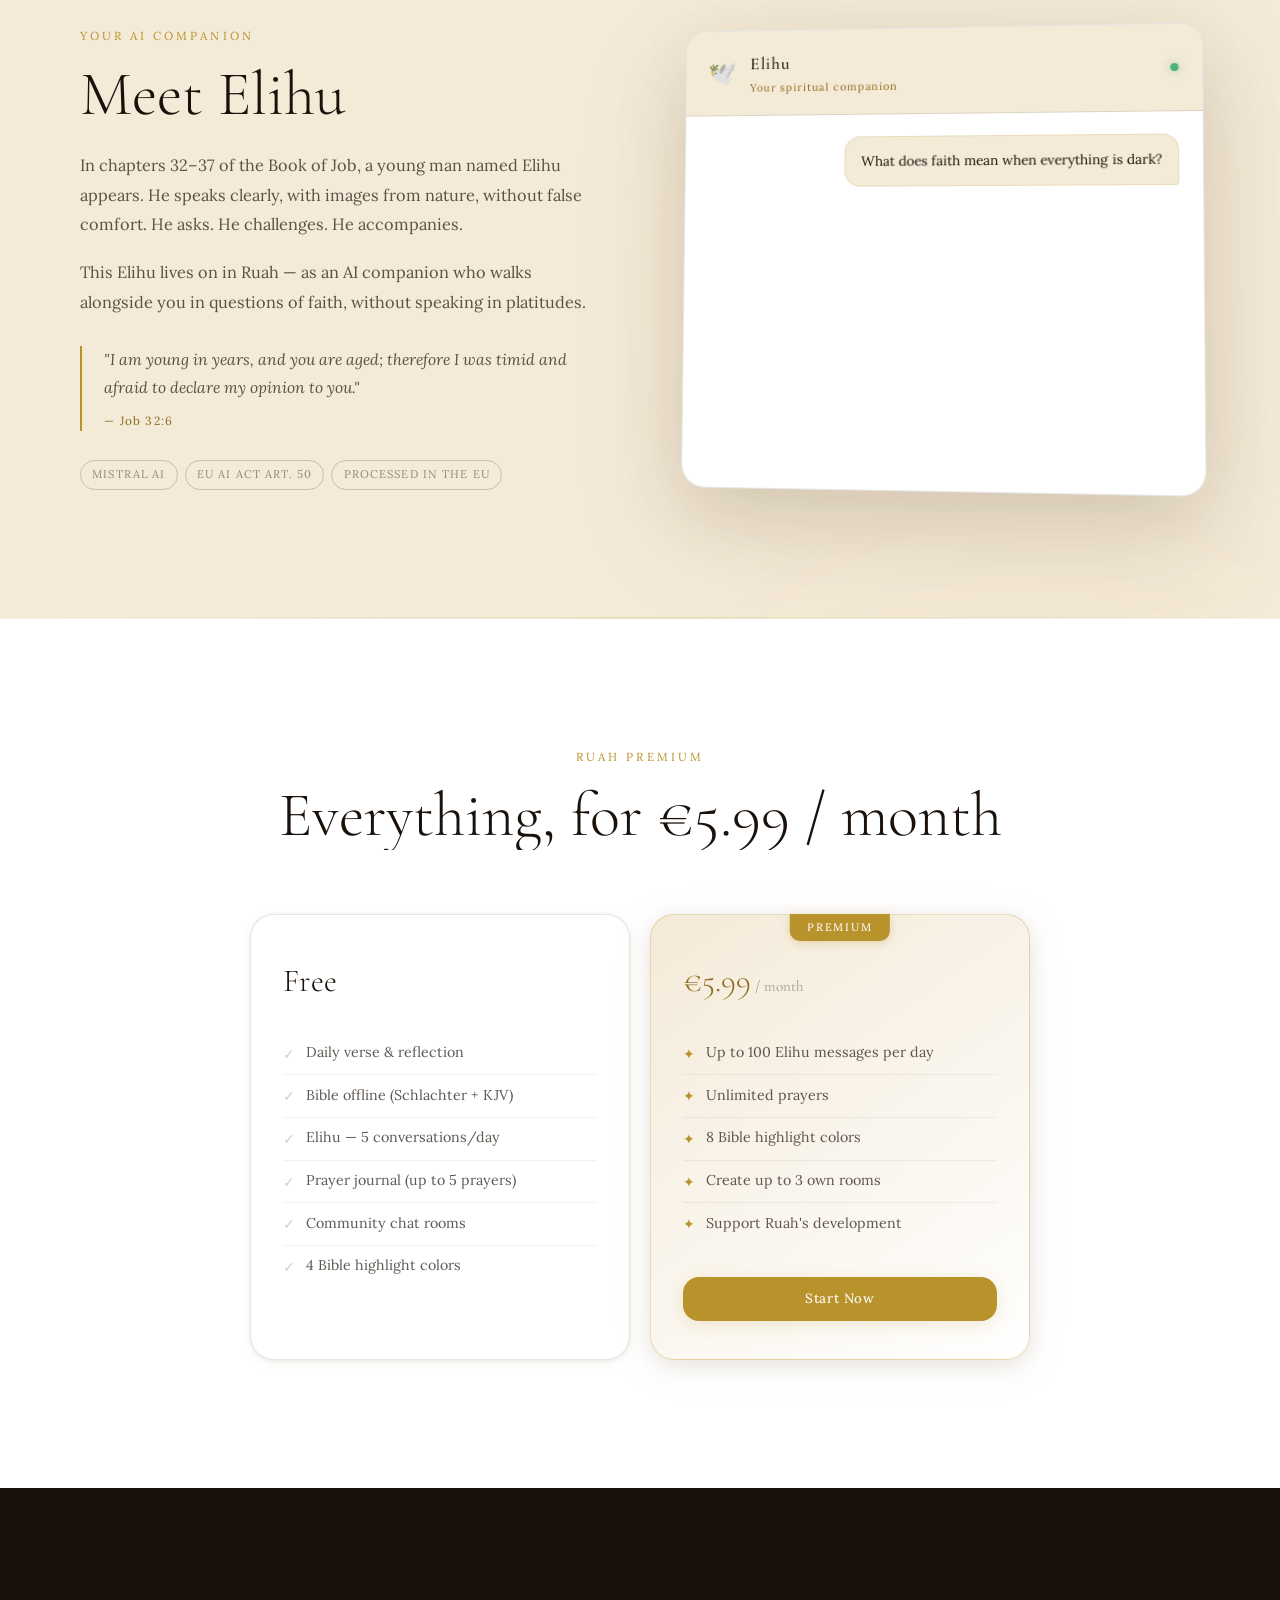
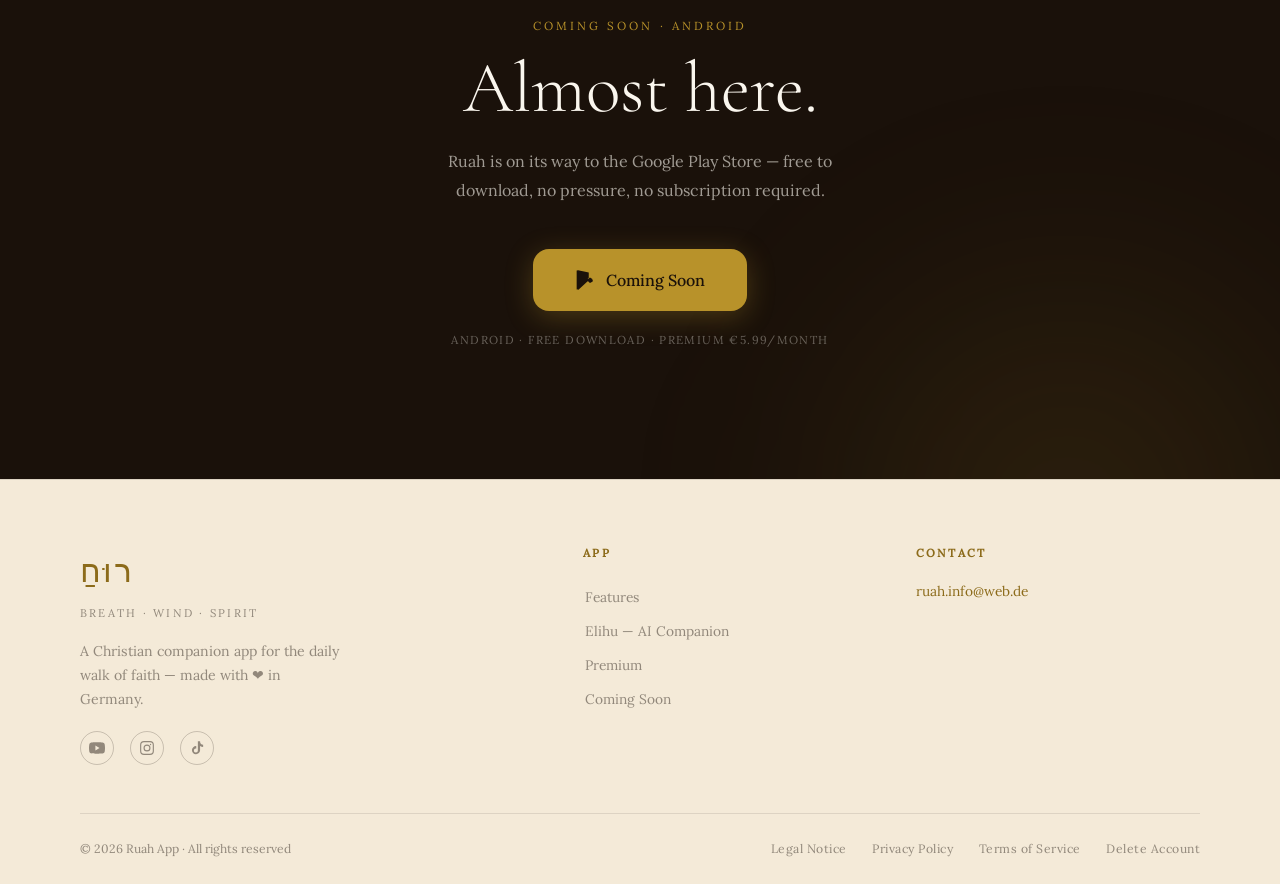
==== commit 3f84e096: "Add files via upload" ====
--- a/index.html
+++ b/index.html
@@ -100,7 +100,11 @@
       <a href="#features" class="btn btn--ghost" data-i18n="hero.cta2">Explore Features</a>
     </div>
   </div>
-  <div class="scroll-cue" aria-hidden="true"><div class="scroll-line"></div></div>
+  <div class="hero-stage">
+    <figure class="phone phone--side phone--l"><img data-shot="elihu" src="img/elihu-en.webp" width="440" height="931" alt="Elihu, the AI companion, greeting you in the chat" decoding="async"></figure>
+    <figure class="phone phone--main"><img data-shot="verse" src="img/verse-en.webp" width="440" height="931" alt="Ruah home screen with the verse of the day, a reflection and the daily journey" fetchpriority="high" decoding="async"></figure>
+    <figure class="phone phone--side phone--r"><img data-shot="journal" src="img/journal-en.webp" width="440" height="931" alt="Prayer journal with a field to write down a prayer" decoding="async"></figure>
+  </div>
 </section>
 
 <!-- MEANING -->
@@ -139,38 +143,38 @@
       <h2 class="display display--center" data-a="up" data-i18n="features.title">A sanctuary in your pocket</h2>
     </div>
     <div class="features-grid">
-      <div class="fc fc--wide" data-a="up" data-d="0">
-        <span class="fc-icon">📖</span>
+      <div class="fc" data-a="up" data-d="0">
+        <div class="fc-shot" aria-hidden="true"><img data-shot="verse" src="img/verse-en.webp" width="440" height="931" alt="" loading="lazy" decoding="async" style="object-position:50% 0%"></div>
         <h3 class="fc-title" data-i18n="fc1.title">Daily Verse &amp; Reflection</h3>
         <p class="fc-body" data-i18n="fc1.body">Every morning a carefully chosen verse — with an AI-generated personal reflection. The complete Bible offline in German (Schlachter 2000) and English (KJV). Highlight verses in 8 colors.</p>
         <span class="fc-tag" data-i18n="fc1.tag">Daily · DE + EN · Offline</span>
       </div>
       <div class="fc" data-a="up" data-d="1">
-        <span class="fc-icon">🕊️</span>
+        <div class="fc-shot" aria-hidden="true"><img data-shot="elihu" src="img/elihu-en.webp" width="440" height="931" alt="" loading="lazy" decoding="async" style="object-position:50% 40%"></div>
         <h3 class="fc-title">Elihu</h3>
         <p class="fc-body" data-i18n="fc2.body">Your AI companion — wise, direct, grounded in Job 32–37. Not a chatbot. A fellow traveler in faith.</p>
         <span class="fc-tag" data-i18n="fc2.tag">AI · EU AI Act</span>
       </div>
       <div class="fc" data-a="up" data-d="2">
-        <span class="fc-icon">🙏</span>
+        <div class="fc-shot" aria-hidden="true"><img data-shot="journal" src="img/journal-en.webp" width="440" height="931" alt="" loading="lazy" decoding="async" style="object-position:50% 0%"></div>
         <h3 class="fc-title" data-i18n="fc3.title">Prayer Journal</h3>
         <p class="fc-body" data-i18n="fc3.body">Write your prayers down. Read them again. See how God carries you — line by line, day by day.</p>
         <span class="fc-tag" data-i18n="fc3.tag">Private · Personal</span>
       </div>
       <div class="fc" data-a="up" data-d="3">
-        <span class="fc-icon">🔥</span>
+        <div class="fc-shot" aria-hidden="true"><img data-shot="verse" src="img/verse-en.webp" width="440" height="931" alt="" loading="lazy" decoding="async" style="object-position:50% 88%"></div>
         <h3 class="fc-title" data-i18n="fc4.title">Streak &amp; Journey</h3>
         <p class="fc-body" data-i18n="fc4.body">A small faithfulness every day. Your streak shows you how consistently you stay on the path.</p>
         <span class="fc-tag" data-i18n="fc4.tag">Daily · Motivation</span>
       </div>
       <div class="fc" data-a="up" data-d="4">
-        <span class="fc-icon">👥</span>
+        <div class="fc-shot" aria-hidden="true"><img data-shot="community" src="img/community-en.webp" width="440" height="931" alt="" loading="lazy" decoding="async" style="object-position:50% 0%"></div>
         <h3 class="fc-title" data-i18n="fc5.title">Community</h3>
         <p class="fc-body" data-i18n="fc5.body">Chat rooms on topics of faith. Meet others walking the same path — in real time.</p>
         <span class="fc-tag" data-i18n="fc5.tag">Realtime · Moderated</span>
       </div>
       <div class="fc fc--warm" data-a="up" data-d="5">
-        <span class="fc-icon">📚</span>
+        <div class="fc-shot" aria-hidden="true"><img data-shot="bible" src="img/bible-en.webp" width="440" height="931" alt="" loading="lazy" decoding="async" style="object-position:50% 6%"></div>
         <h3 class="fc-title" data-i18n="fc6.title">Bible Offline</h3>
         <p class="fc-body" data-i18n="fc6.body">66 books, fully offline. Personal notes and up to 8 highlight colors for your study.</p>
         <span class="fc-tag" data-i18n="fc6.tag">Offline · Schlachter + KJV</span>
@@ -248,7 +252,7 @@
         <div class="pc-badge">Premium</div>
         <h3>€5.99<span class="price-mo" data-i18n="premium.mo"> / month</span></h3>
         <ul>
-          <li><span class="ck ck--gold">✦</span> <span data-i18n="pp1">Elihu without daily limit</span></li>
+          <li><span class="ck ck--gold">✦</span> <span data-i18n="pp1">Up to 100 Elihu messages per day</span></li>
           <li><span class="ck ck--gold">✦</span> <span data-i18n="pp2">Unlimited prayers</span></li>
           <li><span class="ck ck--gold">✦</span> <span data-i18n="pp3">8 Bible highlight colors</span></li>
           <li><span class="ck ck--gold">✦</span> <span data-i18n="pp4">Create up to 3 own rooms</span></li>
@@ -311,12 +315,8 @@
         <a href="#download">Coming Soon</a>
       </div>
       <div class="footer-col footer-contact">
-        <h4 data-i18n="footer.legal">Legal &amp; Contact</h4>
-        <a href="imprint.html" data-i18n="footer.imprint">Legal Notice</a>
-        <a href="privacy.html" data-i18n="footer.privacy">Privacy Policy</a>
-        <a href="terms.html" data-i18n="footer.terms">Terms of Service</a>
-        <a href="account-deletion.html" data-i18n="footer.deleteAccount">Delete Account</a>
-        <p style="margin-top:.8rem"><a href="mailto:ruah.info@web.de">ruah.info@web.de</a></p>
+        <h4 data-i18n="footer.legal">Contact</h4>
+        <p><a href="mailto:ruah.info@web.de">ruah.info@web.de</a></p>
       </div>
     </div>
     <div class="footer-bottom">
--- a/style.css
+++ b/style.css
@@ -1431,3 +1431,92 @@
     transform: none !important;
   }
 }
+
+/* ═══════════════════════════════════════════════════════
+   v6 — Echte App-Bilder, ruhigere Karten, Touch-Feinschliff
+   Added 31.10.2026
+   ═══════════════════════════════════════════════════════ */
+
+/* -- Hero: Text oben, drei echte App-Screens wachsen von unten ins Bild -- */
+#hero {
+  flex-direction: column;
+  justify-content: flex-start;
+  align-items: center;
+  padding: 8rem 1.5rem 0;
+}
+.hero-stage {
+  position: relative;
+  z-index: 2;
+  display: flex;
+  align-items: flex-start;
+  justify-content: center;
+  gap: clamp(.7rem, 2.2vw, 1.6rem);
+  width: 100vw;
+  max-width: 100%;
+  height: clamp(330px, 39vw, 470px);
+  margin-top: clamp(1rem, 3vw, 2.2rem);
+  padding-top: 2.4rem;
+  overflow: hidden;
+  -webkit-mask-image: linear-gradient(to bottom, #000 58%, transparent 100%);
+          mask-image: linear-gradient(to bottom, #000 58%, transparent 100%);
+}
+.phone {
+  flex: none;
+  margin: 0;
+  border: clamp(4px, .6vw, 7px) solid var(--ink);
+  border-radius: clamp(1.4rem, 3vw, 2.2rem);
+  background: var(--bg-warm);
+  overflow: hidden;
+  box-shadow: 0 18px 44px rgba(26,17,10,.14), 0 4px 14px rgba(26,17,10,.08);
+}
+.phone img { width: 100%; height: auto; aspect-ratio: 440 / 931; }
+.phone--main { width: clamp(180px, 26vw, 270px); animation: aUp 1s .85s var(--ease) backwards; }
+.phone--side { width: clamp(150px, 21vw, 224px); margin-top: clamp(2rem, 4vw, 3.4rem); }
+.phone--l { animation: aUp 1s 1s var(--ease) backwards; }
+.phone--r { animation: aUp 1s 1.1s var(--ease) backwards; }
+
+/* -- Feature-Karten: gleichmäßiges 3×2-Raster, echter App-Ausschnitt statt Emoji -- */
+.fc--wide { grid-column: auto; }
+.fc-shot {
+  height: 190px;
+  margin: -.4rem 0 1.4rem;
+  border: 1px solid var(--ink-10);
+  border-radius: var(--br);
+  background: var(--bg-warm);
+  overflow: hidden;
+}
+.fc-shot img { width: 100%; height: 100%; object-fit: cover; }
+
+/* -- Berührungsgeräte: keine "hängenden" Hover-Zustände nach dem Tippen -- */
+@media (hover: none) {
+  .btn:hover,
+  .btn--primary:hover, .btn--gold:hover, .btn--ghost:hover { transform: none; }
+  .btn:hover::before { left: -60%; }
+  .fc:hover { transform: none; border-color: var(--ink-10); box-shadow: var(--shadow-sm); }
+  .fc:hover::after { transform: scaleX(0); }
+  .nav-logo:hover { transform: none; }
+}
+
+/* -- Mauszeiger: Handys heben sich leicht an -- */
+@media (hover: hover) and (pointer: fine) {
+  .phone { transition: transform .45s var(--ease); }
+  .hero-stage .phone:hover { transform: translateY(-6px); }
+}
+
+/* -- Sprachwahl fühlt sich beim Drücken an -- */
+.lang-btn { transition: background .18s, color .18s, transform .12s var(--ease); }
+.lang-btn:active { transform: scale(.94); }
+
+/* -- Kleine Bildschirme: nur das mittlere Handy, größer -- */
+@media (max-width: 600px) {
+  #hero { padding-top: 6.5rem; }
+  .phone--side { display: none; }
+  .phone--main { width: min(62vw, 250px); }
+  .hero-stage { height: clamp(300px, 80vw, 400px); }
+  .fc-shot { height: 170px; }
+}
+
+@media (prefers-reduced-motion: reduce) {
+  .phone, .phone--main, .phone--l, .phone--r { animation: none !important; transition: none !important; }
+  .hero-stage .phone:hover { transform: none; }
+}
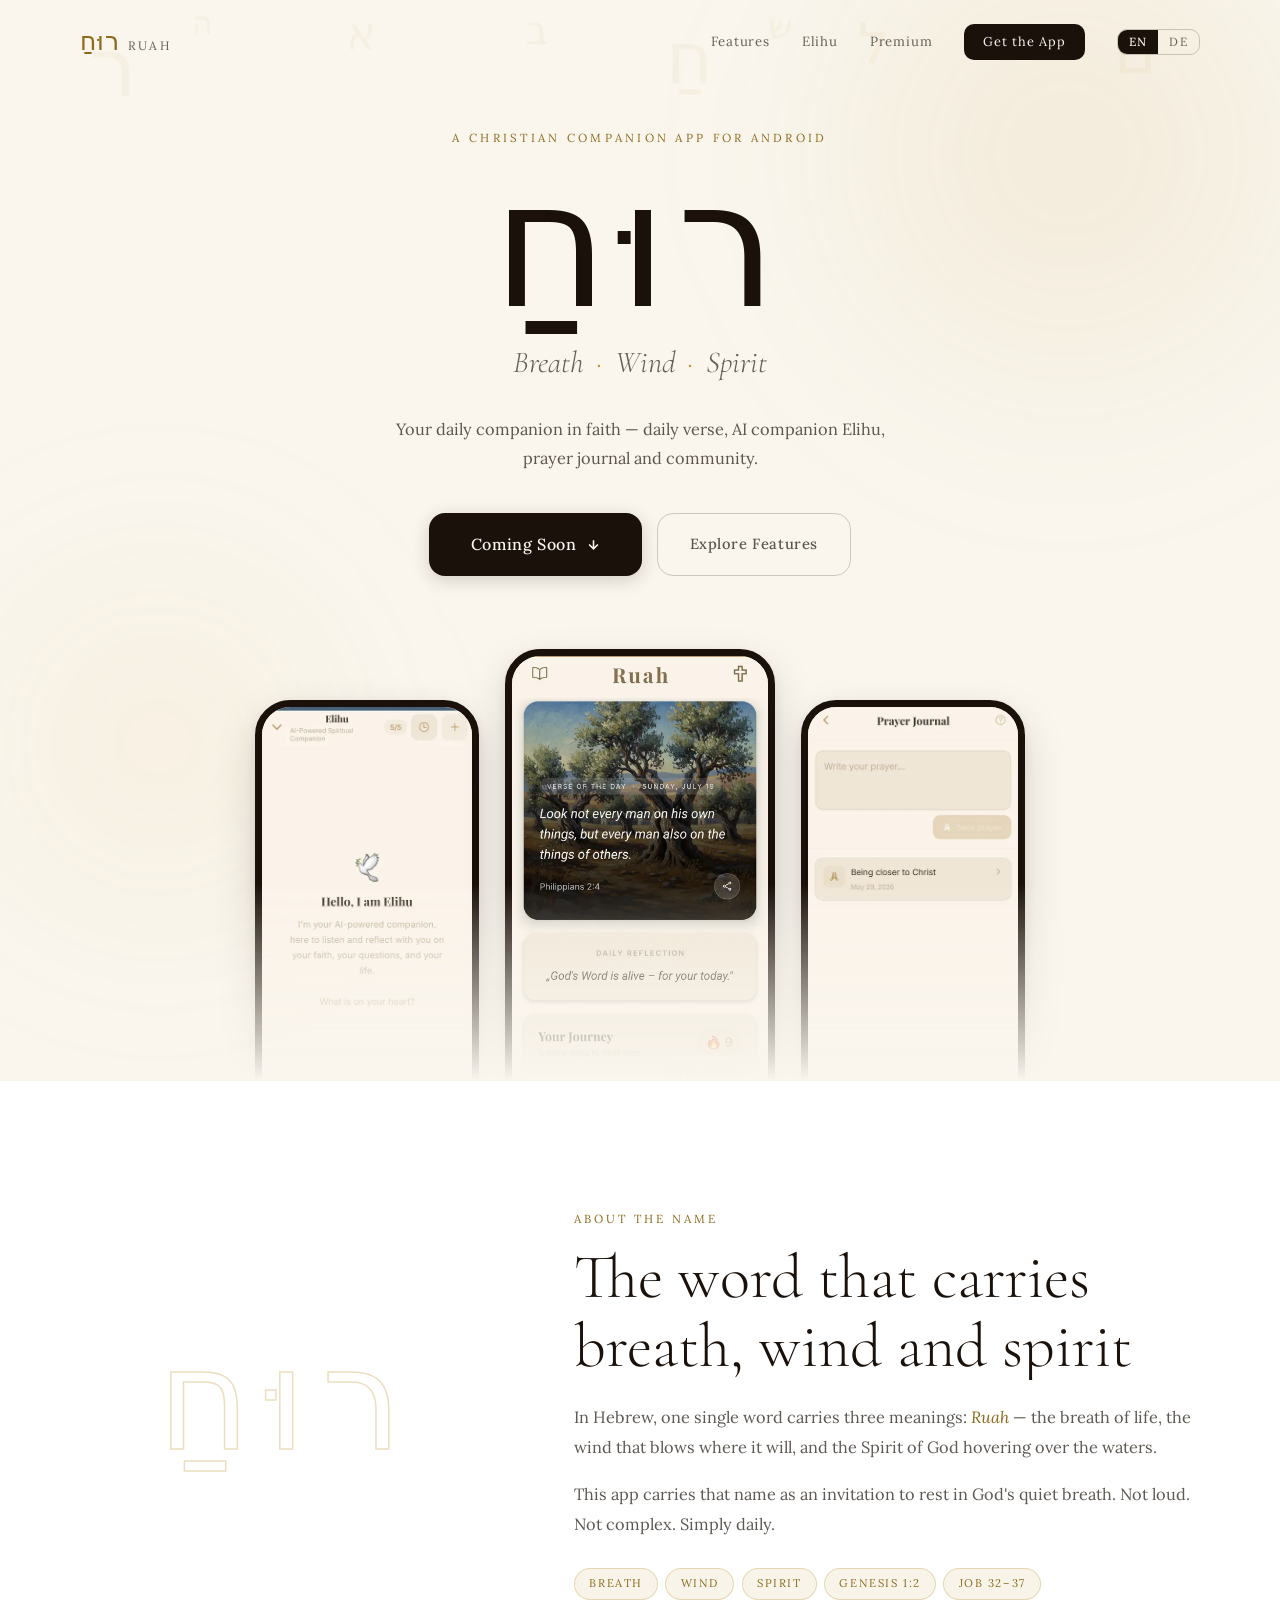
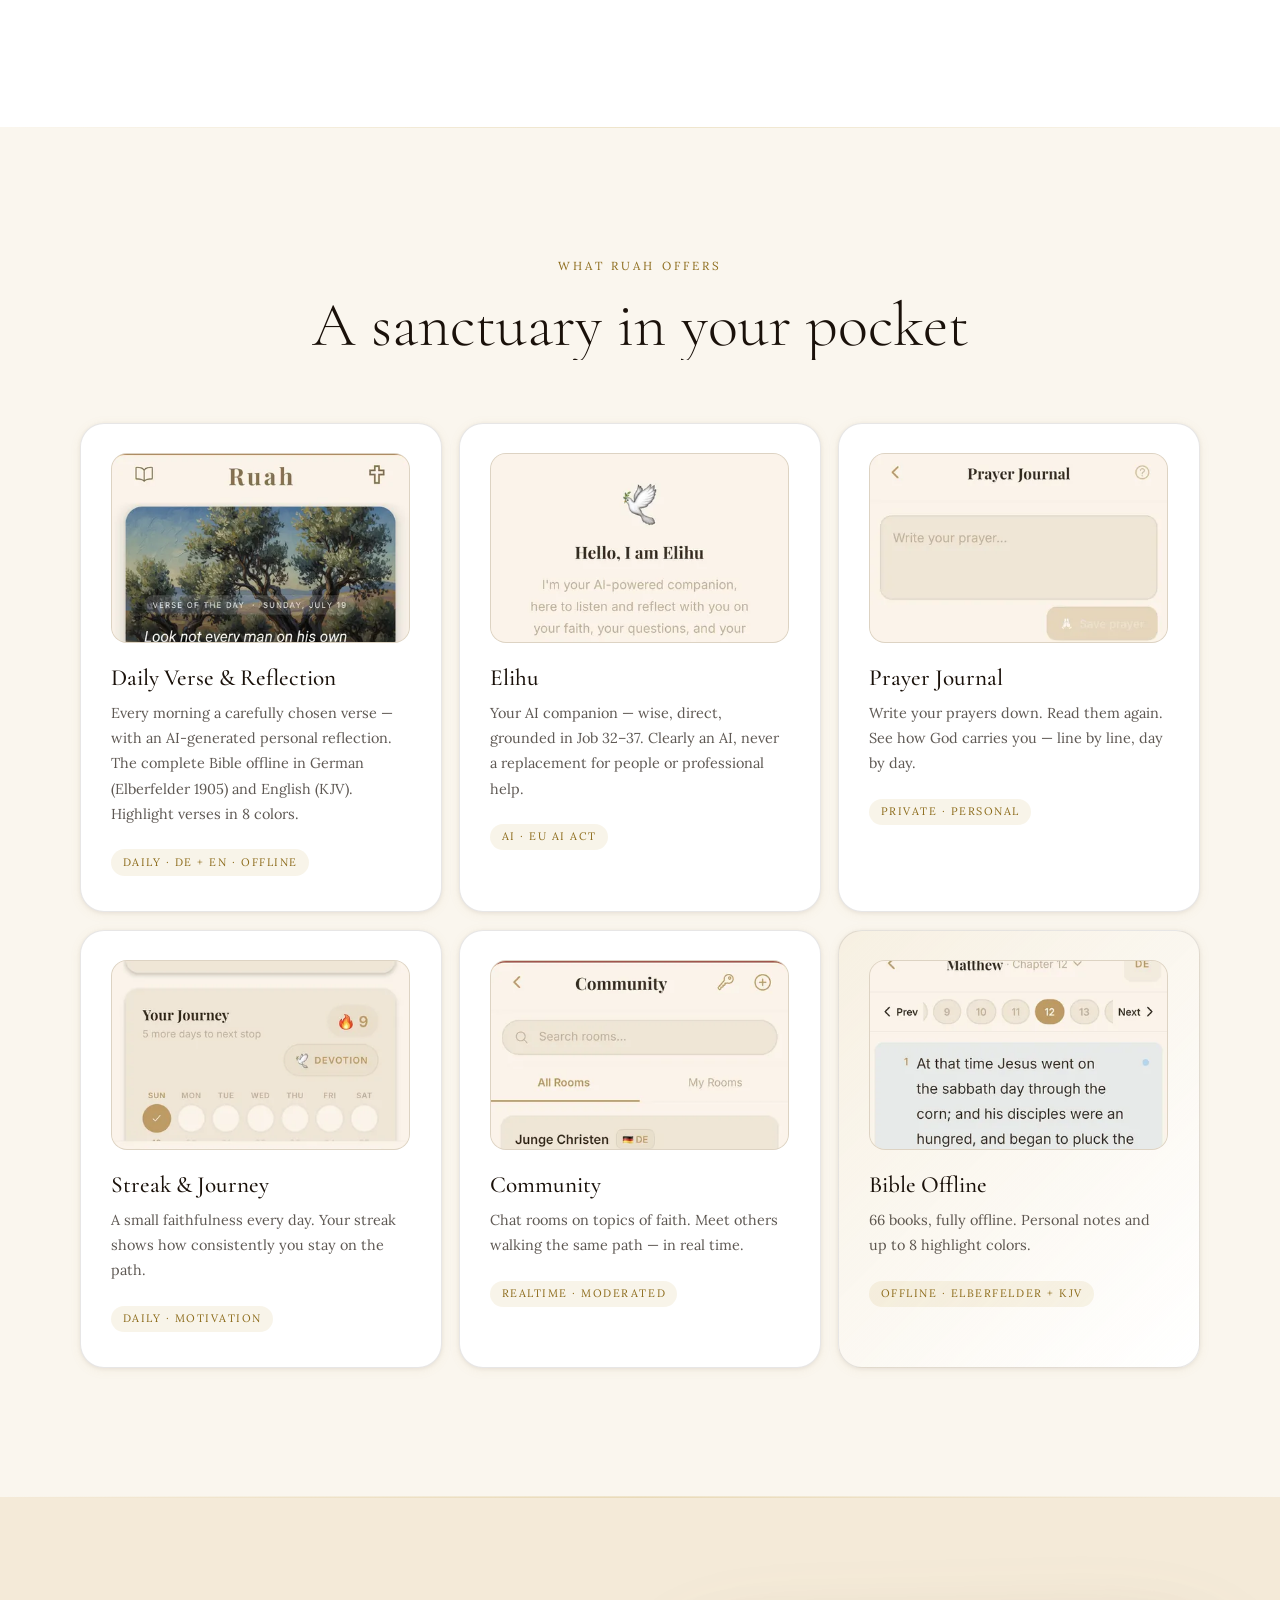
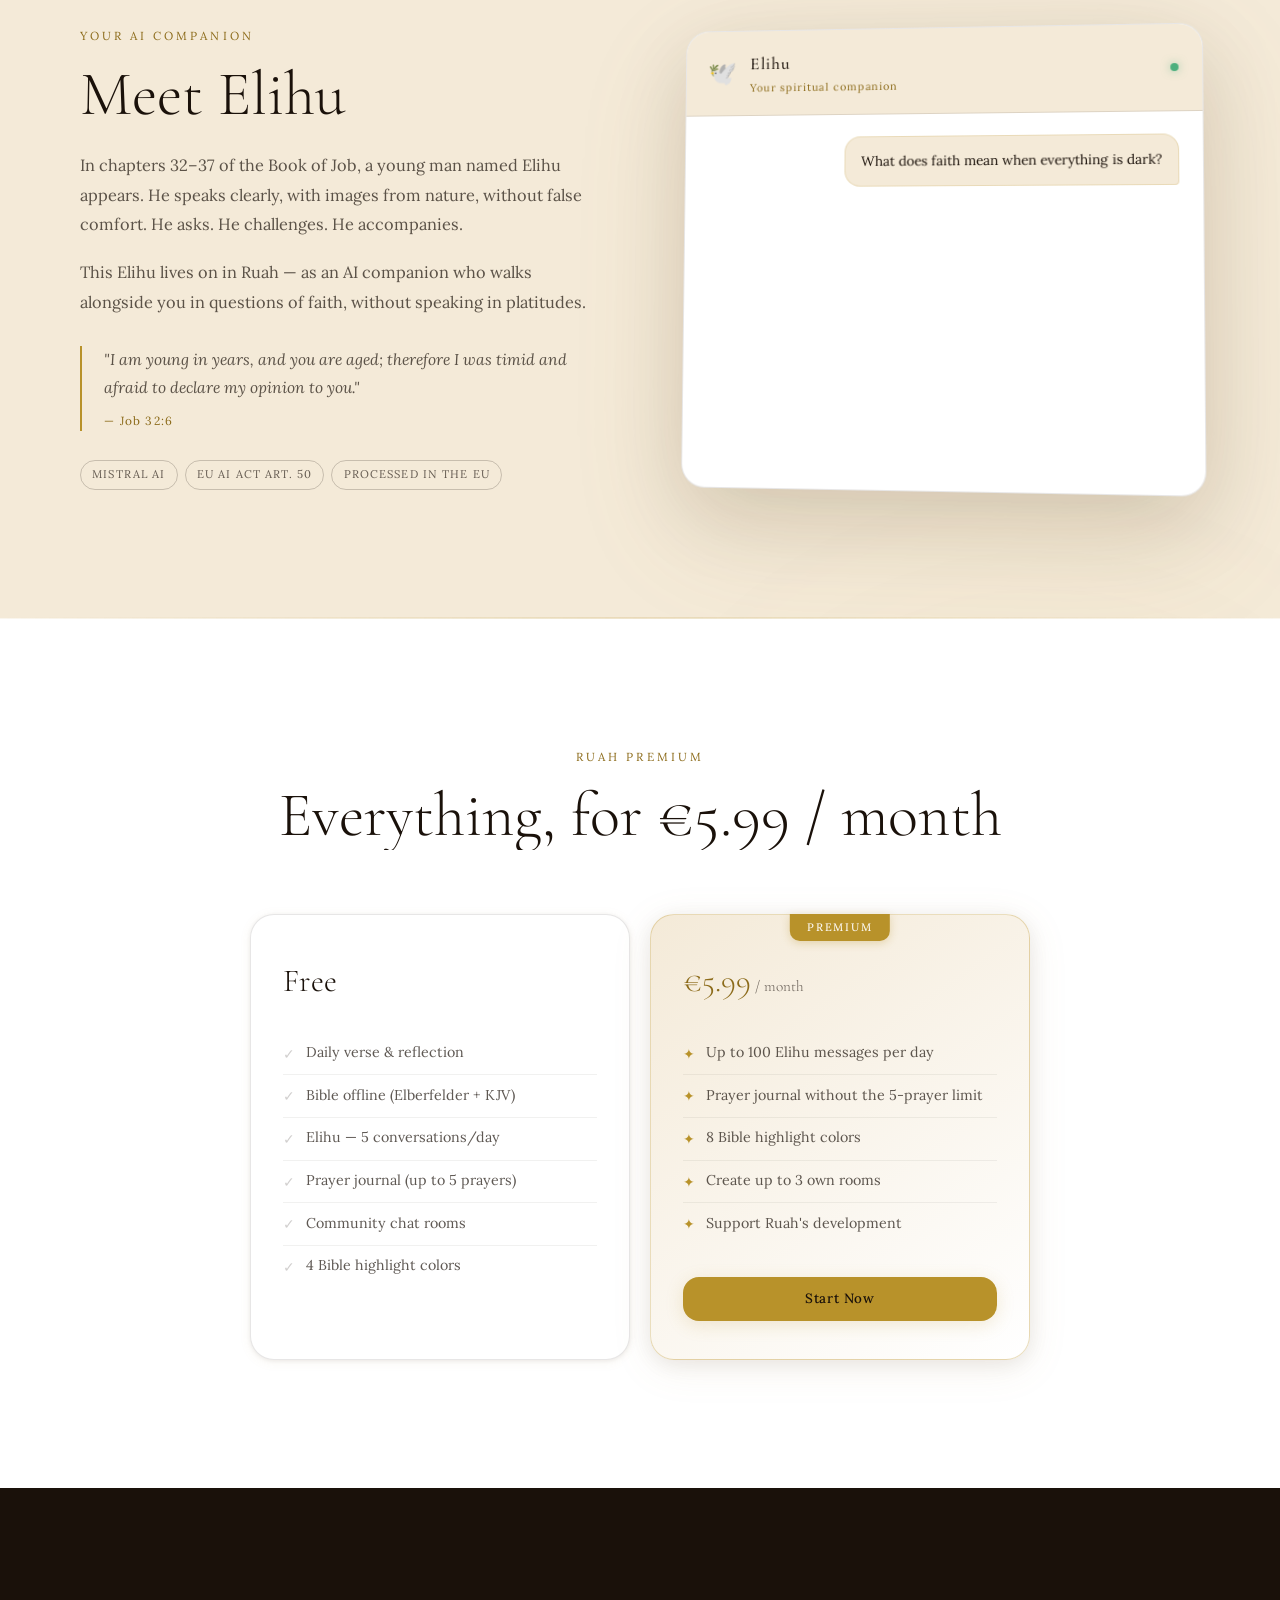
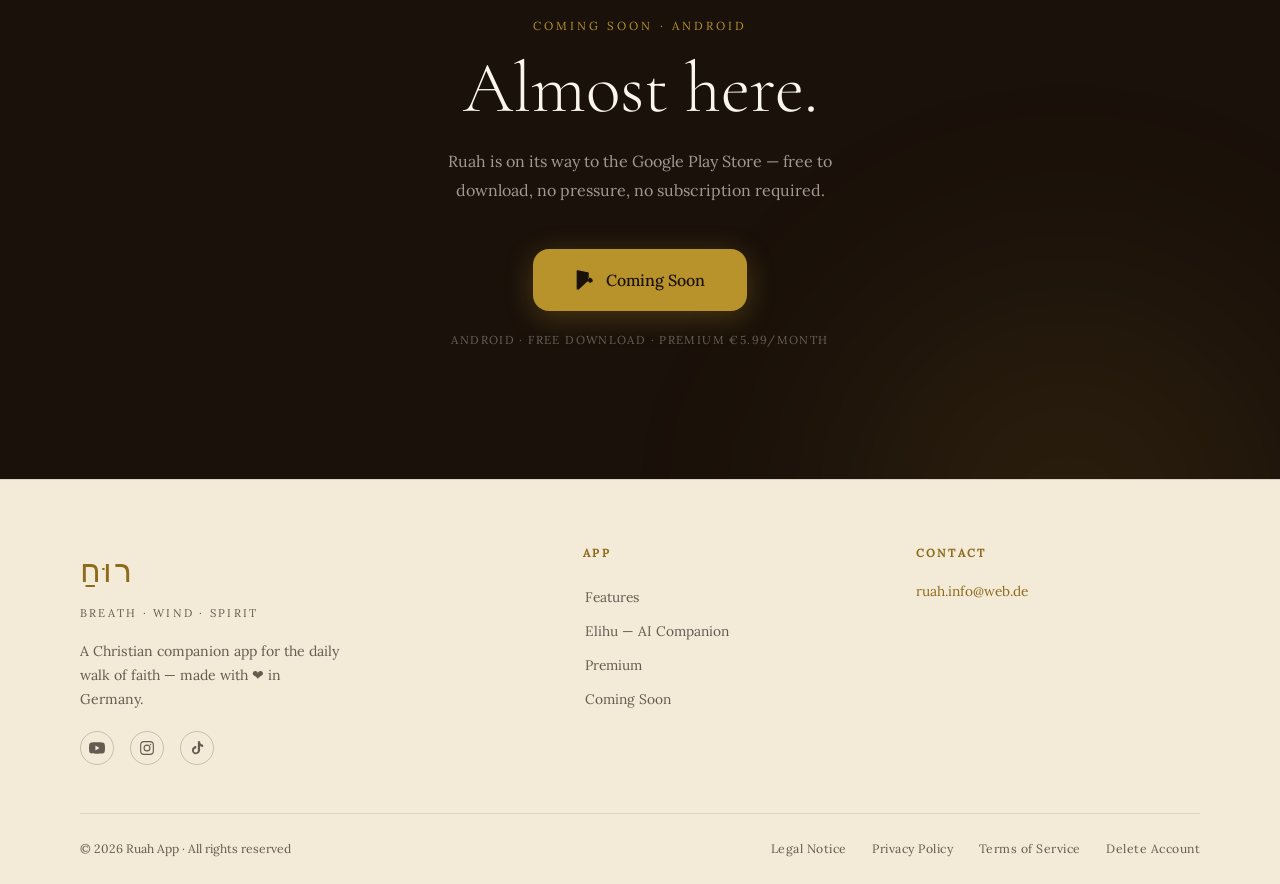
==== commit ec3a74ce: "Add files via upload" ====
--- a/index.html
+++ b/index.html
@@ -146,13 +146,13 @@
       <div class="fc" data-a="up" data-d="0">
         <div class="fc-shot" aria-hidden="true"><img data-shot="verse" src="img/verse-en.webp" width="440" height="931" alt="" loading="lazy" decoding="async" style="object-position:50% 0%"></div>
         <h3 class="fc-title" data-i18n="fc1.title">Daily Verse &amp; Reflection</h3>
-        <p class="fc-body" data-i18n="fc1.body">Every morning a carefully chosen verse — with an AI-generated personal reflection. The complete Bible offline in German (Schlachter 2000) and English (KJV). Highlight verses in 8 colors.</p>
+        <p class="fc-body" data-i18n="fc1.body">Every morning a carefully chosen verse — with an AI-generated personal reflection. The complete Bible offline in German (Elberfelder 1905) and English (KJV). Highlight verses in 8 colors.</p>
         <span class="fc-tag" data-i18n="fc1.tag">Daily · DE + EN · Offline</span>
       </div>
       <div class="fc" data-a="up" data-d="1">
         <div class="fc-shot" aria-hidden="true"><img data-shot="elihu" src="img/elihu-en.webp" width="440" height="931" alt="" loading="lazy" decoding="async" style="object-position:50% 40%"></div>
         <h3 class="fc-title">Elihu</h3>
-        <p class="fc-body" data-i18n="fc2.body">Your AI companion — wise, direct, grounded in Job 32–37. Not a chatbot. A fellow traveler in faith.</p>
+        <p class="fc-body" data-i18n="fc2.body">Your AI companion — wise, direct, grounded in Job 32–37. Clearly an AI, never a replacement for people or professional help.</p>
         <span class="fc-tag" data-i18n="fc2.tag">AI · EU AI Act</span>
       </div>
       <div class="fc" data-a="up" data-d="2">
@@ -177,7 +177,7 @@
         <div class="fc-shot" aria-hidden="true"><img data-shot="bible" src="img/bible-en.webp" width="440" height="931" alt="" loading="lazy" decoding="async" style="object-position:50% 6%"></div>
         <h3 class="fc-title" data-i18n="fc6.title">Bible Offline</h3>
         <p class="fc-body" data-i18n="fc6.body">66 books, fully offline. Personal notes and up to 8 highlight colors for your study.</p>
-        <span class="fc-tag" data-i18n="fc6.tag">Offline · Schlachter + KJV</span>
+        <span class="fc-tag" data-i18n="fc6.tag">Offline · Elberfelder + KJV</span>
       </div>
     </div>
   </div>
@@ -241,7 +241,7 @@
         <h3 data-i18n="premium.free">Free</h3>
         <ul>
           <li><span class="ck">✓</span> <span data-i18n="pf1">Daily verse &amp; reflection</span></li>
-          <li><span class="ck">✓</span> <span data-i18n="pf2">Bible offline (Schlachter + KJV)</span></li>
+          <li><span class="ck">✓</span> <span data-i18n="pf2">Bible offline (Elberfelder + KJV)</span></li>
           <li><span class="ck">✓</span> <span data-i18n="pf3">Elihu — 5 conversations/day</span></li>
           <li><span class="ck">✓</span> <span data-i18n="pf4">Prayer journal (up to 5 prayers)</span></li>
           <li><span class="ck">✓</span> <span data-i18n="pf5">Community chat rooms</span></li>
@@ -253,7 +253,7 @@
         <h3>€5.99<span class="price-mo" data-i18n="premium.mo"> / month</span></h3>
         <ul>
           <li><span class="ck ck--gold">✦</span> <span data-i18n="pp1">Up to 100 Elihu messages per day</span></li>
-          <li><span class="ck ck--gold">✦</span> <span data-i18n="pp2">Unlimited prayers</span></li>
+          <li><span class="ck ck--gold">✦</span> <span data-i18n="pp2">Prayer journal without the 5-prayer limit</span></li>
           <li><span class="ck ck--gold">✦</span> <span data-i18n="pp3">8 Bible highlight colors</span></li>
           <li><span class="ck ck--gold">✦</span> <span data-i18n="pp4">Create up to 3 own rooms</span></li>
           <li><span class="ck ck--gold">✦</span> <span data-i18n="pp6">Support Ruah's development</span></li>
--- a/style.css
+++ b/style.css
@@ -1520,3 +1520,12 @@
   .phone, .phone--main, .phone--l, .phone--r { animation: none !important; transition: none !important; }
   .hero-stage .phone:hover { transform: none; }
 }
+
+/* ═══════════════════════════════════════════════════════
+   v7 — Lesbarkeit (Kontraste nach WCAG AA, mind. 4,5:1)
+   Added 02.11.2026
+   ═══════════════════════════════════════════════════════ */
+:root { --ink-45: rgba(26, 17, 10, .66); }   /* war .45 (ca. 3:1) -> jetzt ca. 5:1 auf Creme */
+.label, .hero-eyebrow { color: var(--gold-dk); }  /* Gold #B8922A auf Creme nur 2,7:1, Gold-dk 4,6:1 */
+#download .label, #download .hero-eyebrow { color: var(--gold); }  /* auf dunklem Grund bleibt das helle Gold */
+.btn--gold { color: var(--ink); }                 /* Creme auf Gold nur 2,9:1, Dunkel auf Gold ca. 6,5:1 */
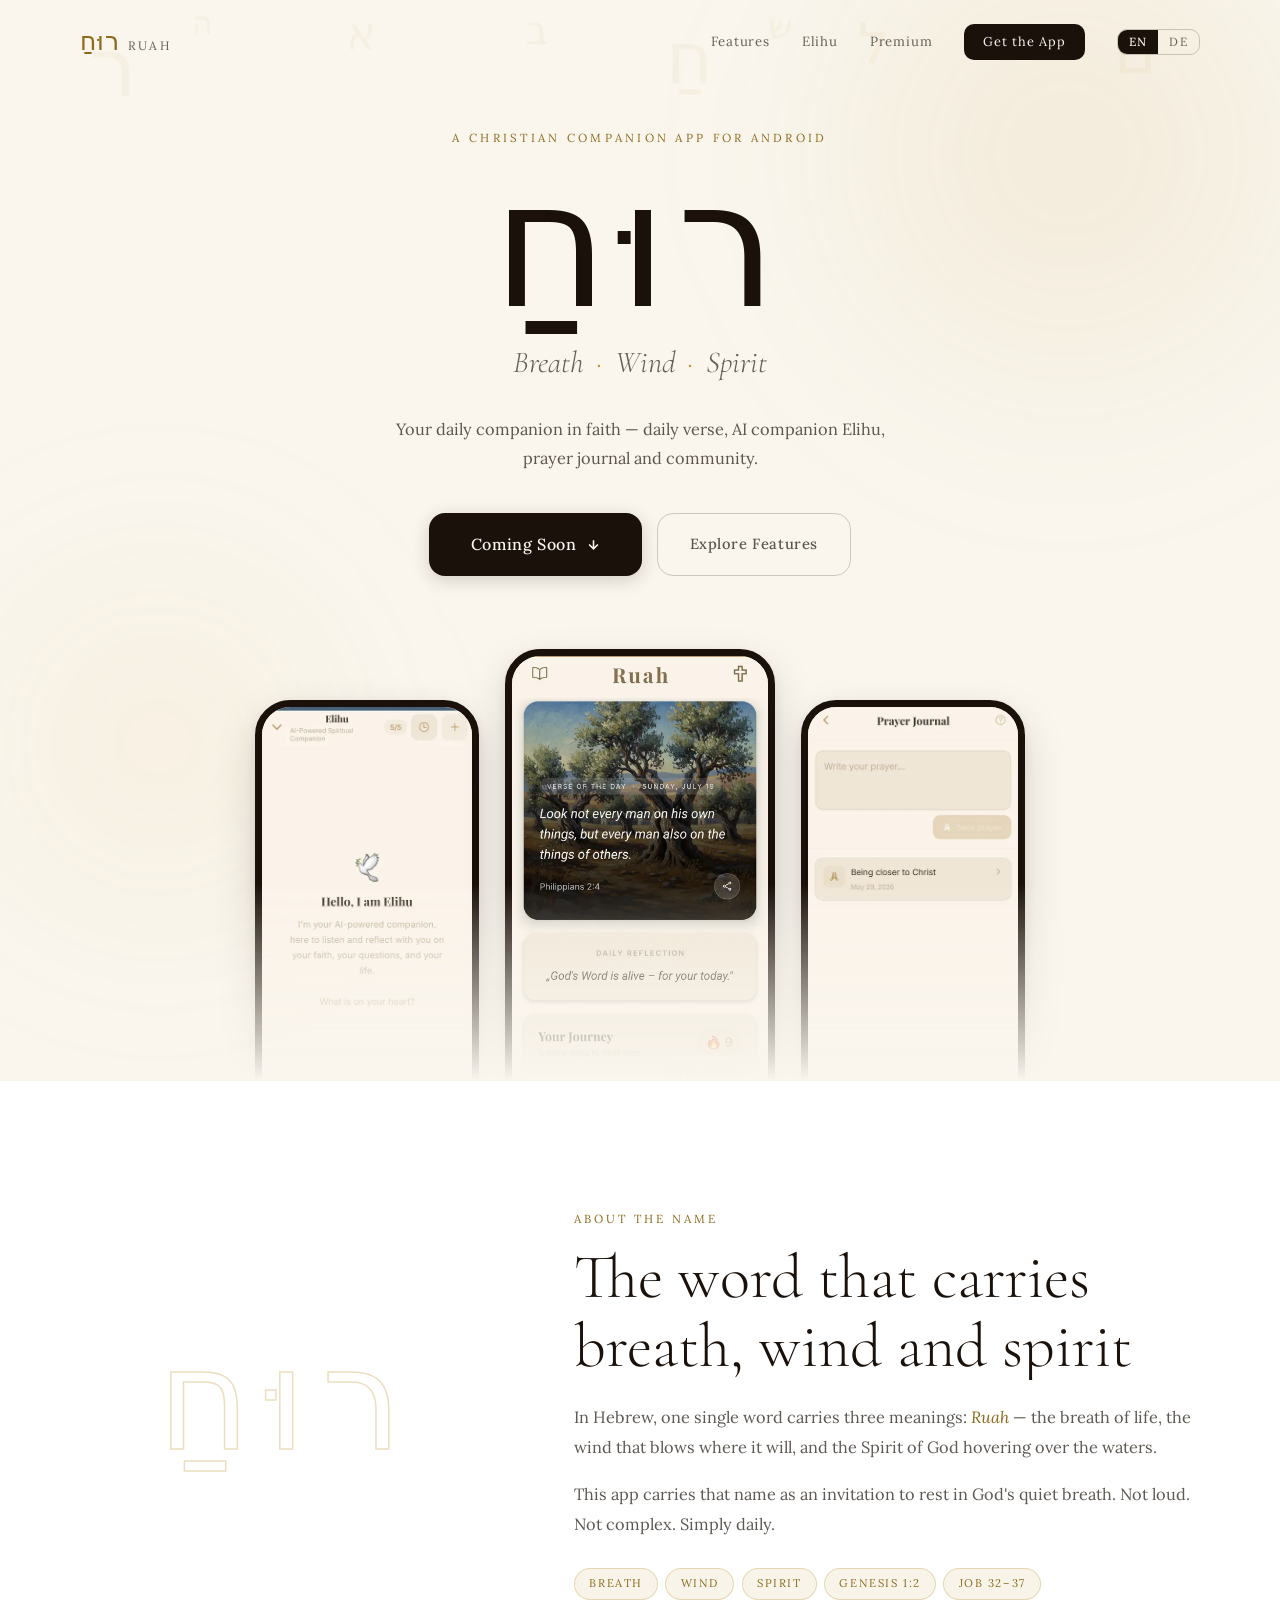
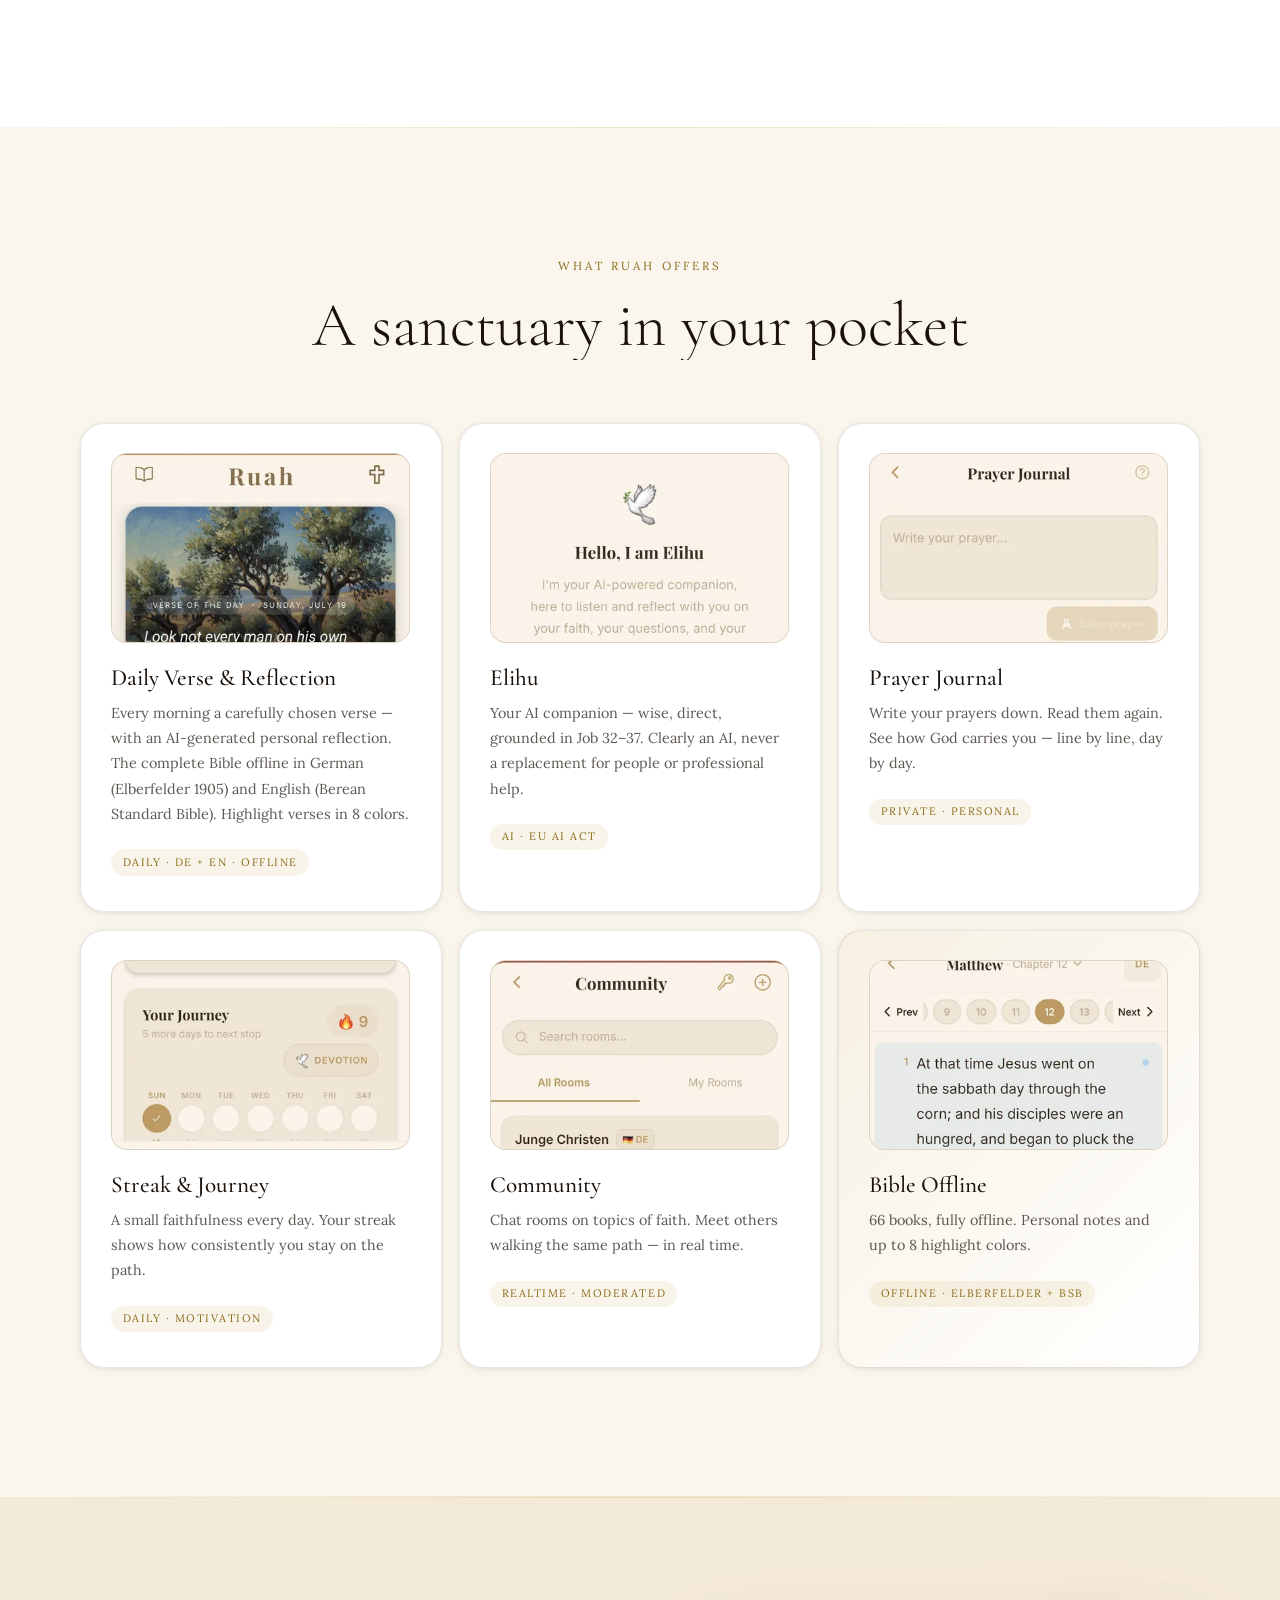
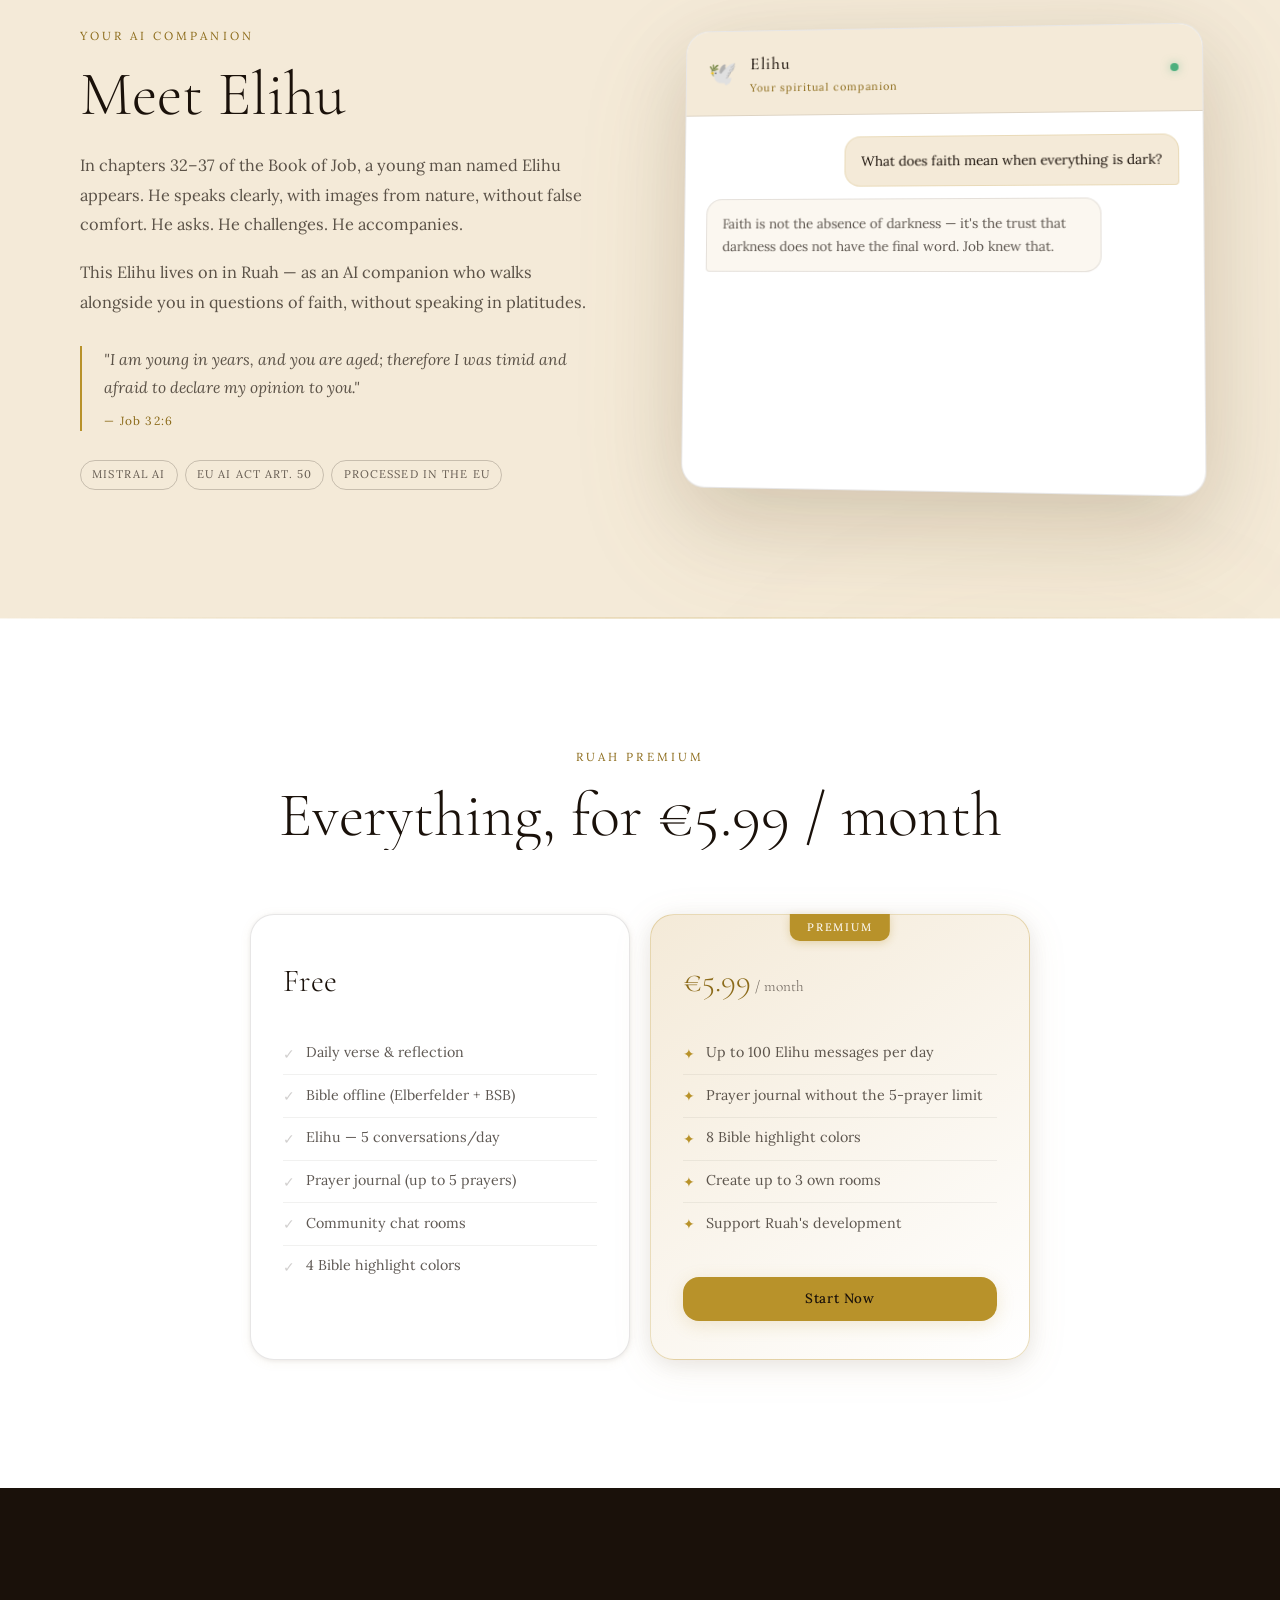
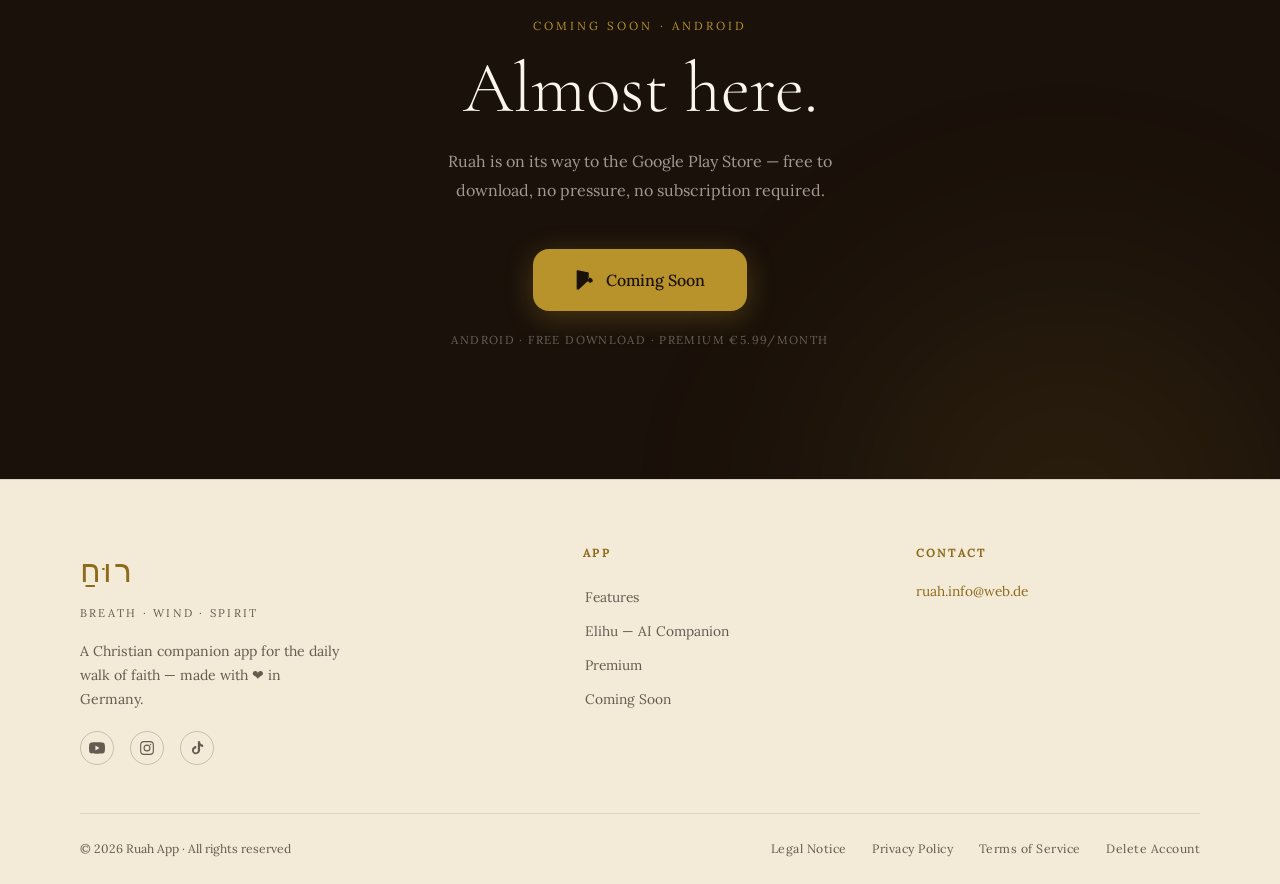
==== commit 7f65429d: "Add files via upload" ====
--- a/index.html
+++ b/index.html
@@ -146,7 +146,7 @@
       <div class="fc" data-a="up" data-d="0">
         <div class="fc-shot" aria-hidden="true"><img data-shot="verse" src="img/verse-en.webp" width="440" height="931" alt="" loading="lazy" decoding="async" style="object-position:50% 0%"></div>
         <h3 class="fc-title" data-i18n="fc1.title">Daily Verse &amp; Reflection</h3>
-        <p class="fc-body" data-i18n="fc1.body">Every morning a carefully chosen verse — with an AI-generated personal reflection. The complete Bible offline in German (Elberfelder 1905) and English (KJV). Highlight verses in 8 colors.</p>
+        <p class="fc-body" data-i18n="fc1.body">Every morning a carefully chosen verse — with an AI-generated personal reflection. The complete Bible offline in German (Elberfelder 1905) and English (Berean Standard Bible). Highlight verses in 8 colors.</p>
         <span class="fc-tag" data-i18n="fc1.tag">Daily · DE + EN · Offline</span>
       </div>
       <div class="fc" data-a="up" data-d="1">
@@ -177,7 +177,7 @@
         <div class="fc-shot" aria-hidden="true"><img data-shot="bible" src="img/bible-en.webp" width="440" height="931" alt="" loading="lazy" decoding="async" style="object-position:50% 6%"></div>
         <h3 class="fc-title" data-i18n="fc6.title">Bible Offline</h3>
         <p class="fc-body" data-i18n="fc6.body">66 books, fully offline. Personal notes and up to 8 highlight colors for your study.</p>
-        <span class="fc-tag" data-i18n="fc6.tag">Offline · Elberfelder + KJV</span>
+        <span class="fc-tag" data-i18n="fc6.tag">Offline · Elberfelder + BSB</span>
       </div>
     </div>
   </div>
@@ -241,7 +241,7 @@
         <h3 data-i18n="premium.free">Free</h3>
         <ul>
           <li><span class="ck">✓</span> <span data-i18n="pf1">Daily verse &amp; reflection</span></li>
-          <li><span class="ck">✓</span> <span data-i18n="pf2">Bible offline (Elberfelder + KJV)</span></li>
+          <li><span class="ck">✓</span> <span data-i18n="pf2">Bible offline (Elberfelder + BSB)</span></li>
           <li><span class="ck">✓</span> <span data-i18n="pf3">Elihu — 5 conversations/day</span></li>
           <li><span class="ck">✓</span> <span data-i18n="pf4">Prayer journal (up to 5 prayers)</span></li>
           <li><span class="ck">✓</span> <span data-i18n="pf5">Community chat rooms</span></li>
